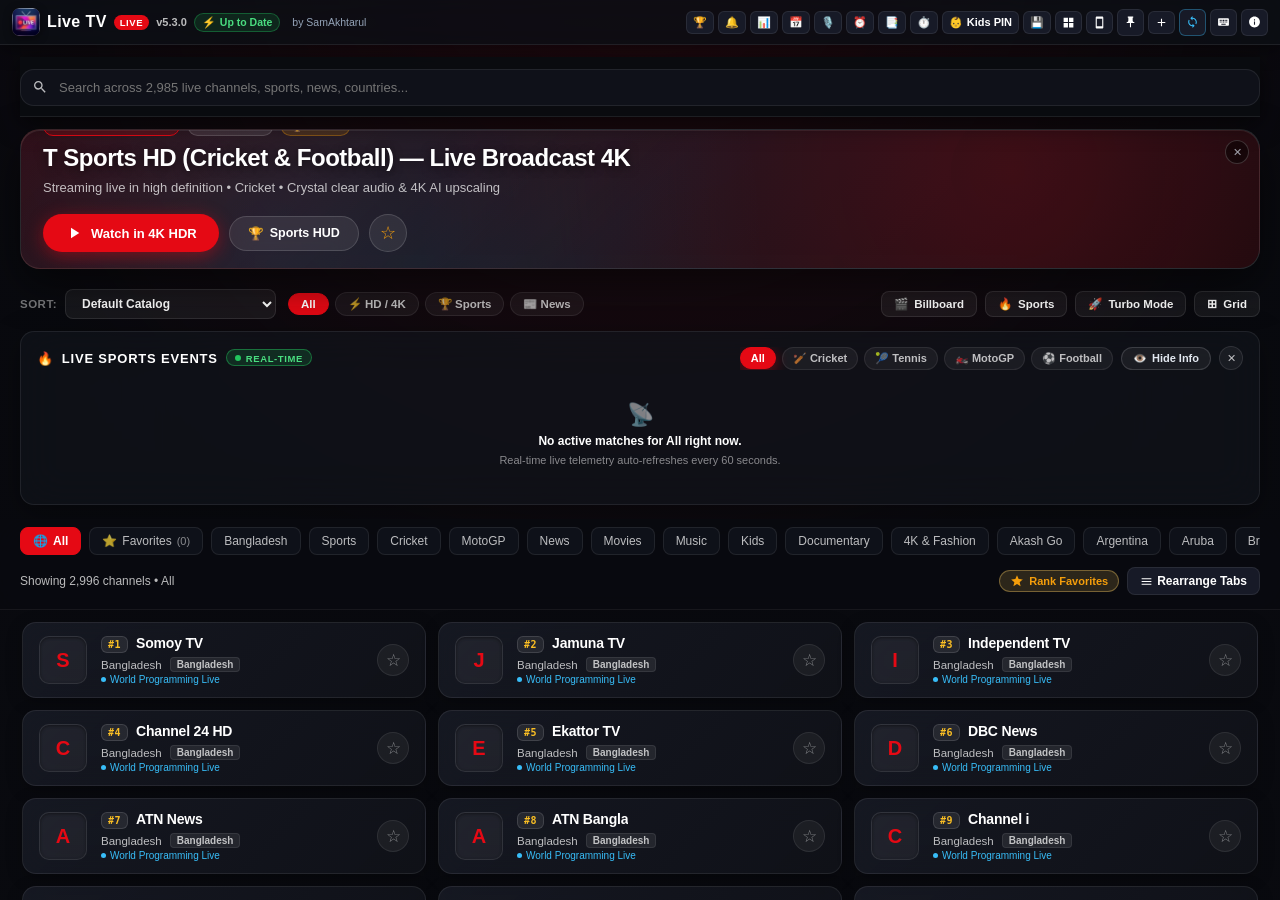
==== index.html @ be73f3ea "v5.3.0: Release v5.3.0 (Build 62) - Modular MVC Architecture and Performance Overhaul" ====
<!DOCTYPE html>
<html lang="en">

<head>
  <meta charset="UTF-8" />
  <meta name="viewport" content="width=device-width, initial-scale=1.0, maximum-scale=1.0, user-scalable=no, viewport-fit=cover" />
  <meta name="theme-color" content="#090a0f" />
  <meta name="apple-mobile-web-app-capable" content="yes" />
  <meta name="apple-mobile-web-app-status-bar-style" content="black-translucent" />
  <meta name="apple-mobile-web-app-title" content="Live TV" />
  <link rel="apple-touch-icon" href="icon.png" />
  <link rel="manifest" href="manifest.webmanifest" />
  <title>Live TV</title>
  <link rel="icon" type="image/png" href="icon.png" />
  <meta http-equiv="Cache-Control" content="no-cache, no-store, must-revalidate" />
  <meta http-equiv="Pragma" content="no-cache" />
  <meta http-equiv="Expires" content="0" />
  <link rel="stylesheet" href="css/style.css?v=5.3.0" />
</head>

<body>
  <div id="app">
    <!-- macOS App Header -->
    <header class="app-header">
      <div class="header-left">
        <div class="brand-badge">
          <div class="brand-icon">
            <img src="icon.png" class="brand-icon-img" alt="Live TV" />
          </div>
          <span class="brand-title">Live TV</span>
          <span class="live-badge">LIVE</span>
          <span class="app-version">v5.3.0</span>
          <!-- Prominent Header Update Pill (Always visible on left!) -->
          <button id="btn-header-update-badge" class="header-update-pill" title="Check for Updates & System Status">
            <span class="update-pill-dot">⚡</span>
            <span id="header-update-text">Up to Date</span>
          </button>
          <a class="author-link" id="brand-author-link" href="https://github.com/SamAkhtarul/Live-TV/releases"
            target="_blank"
            onclick="event.preventDefault(); openExternalUrl('https://github.com/SamAkhtarul/Live-TV/releases');"
            title="Live TV Releases on GitHub by SamAkhtarul">by SamAkhtarul</a>
          <!-- Creator Traffic Analytics Pill (Only visible to Sam) -->
          <button id="btn-owner-analytics" class="header-btn btn-owner-visitors" style="display: none;" title="Private Traffic Analytics • Only visible to creator">
            <span>👑</span>
            <span class="btn-lbl">Visits: </span>
            <span id="owner-visits-count">...</span>
          </button>
        </div>
      </div>

      <div class="header-right">
        <button id="btn-header-sportshud" class="header-btn" title="Toggle Floating Sports Scoreboard HUD">
          <span>🏆</span>
          <span class="btn-lbl">HUD</span>
        </button>
        <button id="btn-header-alerts" class="header-btn" title="Sports Team Alerts & Notifications">
          <span>🔔</span>
          <span class="btn-lbl">Alerts</span>
        </button>
        <button id="btn-header-ticker" class="header-btn" title="Toggle Live Sports Score Ticker">
          <span>📊</span>
          <span class="btn-lbl">Scores</span>
        </button>
        <button id="btn-header-epg" class="header-btn" title="Full Electronic Program Guide (EPG Timeline)">
          <span>📅</span>
          <span class="btn-lbl">EPG</span>
        </button>
        <button id="btn-header-voice" class="header-btn" title="Voice Control Assistant">
          <span>🎙️</span>
          <span class="btn-lbl">Voice</span>
        </button>
        <button id="btn-header-alarm" class="header-btn" title="Morning TV Wake-Up Alarm">
          <span>⏰</span>
          <span class="btn-lbl">Alarm</span>
        </button>
        <button id="btn-header-channels" class="header-btn" title="Manage Channels & Custom Bouquets">
          <span>📑</span>
          <span class="btn-lbl">Bouquets</span>
        </button>
        <button id="btn-header-schedule" class="header-btn" title="Scheduled Background DVR Recording">
          <span>⏱️</span>
          <span class="btn-lbl">Rec</span>
        </button>
        <button id="btn-header-kids" class="header-btn" title="Kids Safe Mode & Parental PIN">
          <span>🔒</span>
          <span class="btn-lbl">Kids</span>
        </button>
        <button id="btn-header-backup" class="header-btn" title="Cloud Sync, Backup & Restore">
          <span>💾</span>
          <span class="btn-lbl">Backup</span>
        </button>
        <button id="btn-header-multiview" class="header-btn" title="Multi-View Studio (Dual/Quad Screen) (V)">
          <svg width="13" height="13" viewBox="0 0 24 24" fill="currentColor">
            <path d="M3 3h8v8H3zm10 0h8v8h-8zM3 13h8v8H3zm10 0h8v8h-8z" />
          </svg>
          <span class="btn-lbl">Multi</span>
        </button>
        <button id="btn-header-remote" class="header-btn" title="Phone TV Remote (R)">
          <svg width="13" height="13" viewBox="0 0 24 24" fill="currentColor">
            <path
              d="M17 1.01L7 1c-1.1 0-2 .9-2 2v18c0 1.1.9 2 2 2h10c1.1 0 2-.9 2-2V3c0-1.1-.9-1.99-2-1.99zM17 19H7V5h10v14z" />
          </svg>
          <span class="btn-lbl">Remote</span>
        </button>
        <button id="btn-header-pin" class="header-btn header-icon-btn" title="Toggle Always On Top (T)">
          <svg width="14" height="14" viewBox="0 0 24 24" fill="currentColor">
            <path d="M16 9V4l1 0V2H7v2l1 0v5c0 1.66-1.34 3-3 3v2h5.97v7l1 1 1-1v-7H19v-2c-1.66 0-3-1.34-3-3z" />
          </svg>
        </button>
        <button id="btn-import-m3u" class="header-btn" title="Add Custom M3U Playlist">
          <svg width="13" height="13" viewBox="0 0 24 24" fill="currentColor">
            <path d="M19 13h-6v6h-2v-6H5v-2h6V5h2v6h6v2z" />
          </svg>
          <span class="btn-lbl">M3U</span>
        </button>
        <button id="btn-header-updater" class="header-btn header-icon-btn btn-update-sparkle"
          title="Check for Live TV Updates">
          <svg width="14" height="14" viewBox="0 0 24 24" fill="currentColor">
            <path
              d="M12 4V1L8 5l4 4V6c3.31 0 6 2.69 6 6 0 1.01-.25 1.97-.7 2.8l1.46 1.46C19.54 15.03 20 13.57 20 12c0-4.42-3.58-8-8-8zm0 14c-3.31 0-6-2.69-6-6 0-1.01.25-1.97.7-2.8L5.24 7.74C4.46 8.97 4 10.43 4 12c0 4.42 3.58 8 8 8v3l4-4-4-4v3z" />
          </svg>
        </button>
        <button id="btn-shortcuts" class="header-btn header-icon-btn" title="Keyboard Shortcuts">
          <svg width="14" height="14" viewBox="0 0 24 24" fill="currentColor">
            <path
              d="M20 5H4c-1.1 0-1.99.9-1.99 2L2 17c0 1.1.9 2 2 2h16c1.1 0 2-.9 2-2V7c0-1.1-.9-2-2-2zm-9 3h2v2h-2V8zm0 3h2v2h-2v-2zM8 8h2v2H8V8zm0 3h2v2H8v-2zm-1 2H5v-2h2v2zm0-3H5V8h2v2zm9 7H8v-2h8v2zm0-4h-2v-2h2v2zm0-3h-2V8h2v2zm3 3h-2v-2h2v2zm0-3h-2V8h2v2z" />
          </svg>
        </button>
        <button id="btn-info" class="header-btn header-icon-btn" title="About Live TV & Updates">
          <svg width="14" height="14" viewBox="0 0 24 24" fill="currentColor">
            <path
              d="M12 2C6.48 2 2 6.48 2 12s4.48 10 10 10 10-4.48 10-10S17.52 2 12 2zm1 15h-2v-6h2v6zm0-8h-2V7h2v2z" />
          </svg>
        </button>
      </div>
    </header>

    <!-- Floating Live Sports Score Ticker -->
    <div class="sports-score-ticker" id="sports-score-ticker" style="display:none;">
      <div class="ticker-badge"><span>⚡</span> LIVE SCORES</div>
      <div class="ticker-items" id="ticker-items-container">
        <!-- Rendered dynamically -->
      </div>
      <button class="ticker-close-btn" id="ticker-close-btn" title="Hide Live Ticker">✕</button>
    </div>

    <!-- Channel Browser View -->
    <main class="browser-view" id="browser-view">
      <!-- Search Field -->
      <div class="search-container">
        <svg class="search-icon" width="16" height="16" viewBox="0 0 24 24" fill="currentColor">
          <path
            d="M15.5 14h-.79l-.28-.27A6.471 6.471 0 0 0 16 9.5 6.5 6.5 0 1 0 9.5 16c1.61 0 3.09-.59 4.23-1.57l.27.28v.79l5 4.99L20.49 19l-4.99-5zm-6 0C7.01 14 5 11.99 5 9.5S7.01 5 9.5 5 14 7.01 14 9.5 11.99 14 9.5 14z" />
        </svg>
        <input type="text" id="search-input" class="search-input"
          placeholder="Search across 2,985 live channels, sports, news, countries..." />
        <button id="search-clear" class="search-clear" style="display:none;">✕</button>
      </div>

      <!-- Cinematic Hero Broadcast Spotlight Billboard -->
      <section class="hero-spotlight" id="hero-spotlight">
        <button class="hero-close-btn" id="hero-close-btn" title="Dismiss Featured Billboard">✕</button>
        <div class="hero-backdrop" id="hero-backdrop"></div>
        <div class="hero-content">
          <div class="hero-badge-row">
            <span class="hero-live-badge"><span class="hero-pulse-dot"></span>LIVE BROADCAST</span>
            <span class="hero-quality-badge">4K ULTRA HD</span>
            <span class="hero-sport-badge" id="hero-sport-badge">🏏 CRICKET TEST</span>
          </div>
          <h1 class="hero-title" id="hero-title">Live TV Ultra HD Broadcast</h1>
          <p class="hero-subtitle" id="hero-subtitle">Stream 2,985+ channels, live sports, breaking news, and cinema worldwide</p>
          <div class="hero-actions">
            <button class="hero-btn-play" id="hero-btn-play">
              <svg width="18" height="18" viewBox="0 0 24 24" fill="currentColor">
                <path d="M8 5v14l11-7z" />
              </svg>
              <span>Watch in 4K HDR</span>
            </button>
            <button class="hero-btn-hud" id="hero-btn-hud">
              <span>🏆</span>
              <span>Sports HUD</span>
            </button>
            <button class="hero-btn-fav" id="hero-btn-fav" title="Add to Favorites">
              <span>★</span>
            </button>
          </div>
        </div>
      </section>

      <!-- Modern Browser Tools & Filter Row -->
      <div class="browser-tools-bar">
        <div class="sort-filter-group">
          <span class="tools-label">Sort:</span>
          <select id="select-channel-sort" class="modern-select">
            <option value="default">Default Catalog</option>
            <option value="number">Channel Number (#1 - #3000)</option>
            <option value="name">Alphabetical (A - Z)</option>
            <option value="favorites">Top Favorites First</option>
            <option value="sports">Live Sports Priority</option>
          </select>
        </div>
        <div class="quick-filter-pills">
          <button class="filter-pill active" data-filter="all">All</button>
          <button class="filter-pill" data-filter="hd">⚡ HD / 4K</button>
          <button class="filter-pill" data-filter="sports">🏆 Sports</button>
          <button class="filter-pill" data-filter="news">📰 News</button>
        </div>
        <div class="tools-right">
          <button id="btn-toggle-hero" class="tool-toggle-btn" title="Toggle Featured Broadcast Billboard">
            <span>🎬</span>
            <span id="hero-toggle-label">Billboard</span>
          </button>
          <button id="btn-toggle-sports-bar" class="tool-toggle-btn" title="Toggle Live Sports Events Section">
            <span>🔥</span>
            <span id="sports-toggle-label">Sports</span>
          </button>
          <button id="btn-turbo-mode" class="tool-toggle-btn"
            title="Low-RAM Super-Optimizer: Minimizes CPU & RAM Usage">
            <span>🚀</span>
            <span id="turbo-label">Turbo Mode</span>
          </button>
          <button id="btn-view-density" class="tool-toggle-btn" title="Toggle Grid Density (Comfortable / Compact)">
            <span>⊞</span>
            <span id="density-label">Grid</span>
          </button>
        </div>
      </div>

      <!-- Featured Real-Time Live Sports Events Segment (Cricket, Tennis, MotoGP, Football) -->
      <div class="live-events-container" id="live-events-container">
        <div class="live-events-header">
          <div class="live-events-title">
            <span>🔥</span>
            <span>LIVE SPORTS EVENTS</span>
            <span class="realtime-status-pill"><span class="realtime-status-dot"></span>REAL-TIME</span>
          </div>
          <div class="live-events-actions">
            <div class="live-events-tabs" id="live-events-tabs">
              <button class="event-tab active" data-sport="All">All</button>
              <button class="event-tab" data-sport="Cricket">🏏 Cricket</button>
              <button class="event-tab" data-sport="Tennis">🎾 Tennis</button>
              <button class="event-tab" data-sport="MotoGP">🏍️ MotoGP</button>
              <button class="event-tab" data-sport="Football">⚽ Football</button>
            </div>
            <!-- Show / Hide Match Information Toggle -->
            <button id="btn-toggle-event-info" class="event-info-toggle-btn" title="Show or hide detailed match information">
              <span id="event-info-icon">👁️</span>
              <span id="event-info-label">Hide Info</span>
            </button>
            <!-- Dismiss Entire Sports Section -->
            <button id="btn-close-sports-section" class="events-close-btn" title="Dismiss Live Sports Events">✕</button>
          </div>
        </div>
        <div class="live-events-carousel" id="live-events-carousel">
          <!-- Rendered dynamically with live real-time scores and streams -->
        </div>
      </div>

      <!-- Recently Watched Channels Carousel (Quick Jump Back In) -->
      <div class="recently-watched-container" id="recently-watched-container" style="display: none;">
        <div class="recently-watched-header">
          <div class="recently-watched-title">
            <span>🕒</span>
            <span>RECENTLY WATCHED</span>
          </div>
          <button id="btn-clear-recents" class="btn-clear-recents" title="Clear Recently Watched History">Clear
            History</button>
        </div>
        <div class="recently-watched-carousel" id="recently-watched-carousel">
          <!-- Rendered dynamically -->
        </div>
      </div>

      <!-- Sticky Category & Catalog Header -->
      <div class="sticky-catalog-header">
        <!-- Categories Bar -->
        <div class="categories-bar" id="categories-bar">
          <!-- Rendered dynamically -->
        </div>

        <!-- Sub Bar: Count + Rank Favorites -->
        <div class="sub-bar">
          <div class="channel-count-area" id="channel-count-text">
            Loading channels...
          </div>
          <div style="display: flex; gap: 8px; align-items: center;">
            <button id="btn-rank-favorites" class="rank-favorites-btn">
              <svg width="14" height="14" viewBox="0 0 24 24" fill="currentColor">
                <path d="M12 17.27L18.18 21l-1.64-7.03L22 9.24l-7.19-.61L12 2 9.19 8.63 2 9.24l5.46 4.73L5.82 21z" />
              </svg>
              <span>Rank Favorites</span>
            </button>
            <button id="btn-reorder-categories" class="category-reorder-btn" title="Rearrange Category Tabs">
              <svg width="13" height="13" viewBox="0 0 24 24" fill="currentColor">
                <path d="M3 18h18v-2H3v2zm0-5h18v-2H3v2zm0-7v2h18V6H3z" />
              </svg>
              <span>Rearrange Tabs</span>
            </button>
          </div>
        </div>
      </div>

      <!-- Channels Grid -->
      <div class="channels-grid" id="channels-grid">
        <!-- Cards rendered dynamically -->
      </div>

      <!-- Empty State -->
      <div class="empty-state" id="empty-state" style="display: none;">
        <div class="empty-state-icon">📡</div>
        <div style="font-size: 16px; font-weight: 700; margin-bottom: 6px;">No Channels Found</div>
        <div style="font-size: 12px; color: var(--text-secondary);">Try clearing search filters or selecting another
          category.</div>
      </div>
    </main>

    <!-- Mini-Player Bar (shown when player is minimized) -->
    <div class="mini-player-bar" id="mini-player-bar" style="display: none;">
      <div class="mini-player-left" id="mini-player-clickable">
        <div class="mini-player-thumb">
          <div
            style="width: 100%; height: 100%; background: #222; display: flex; align-items: center; justify-content: center; font-size: 16px;">
            ▶</div>
        </div>
        <div>
          <div class="mini-player-title" id="mini-channel-name">Channel Name</div>
          <div class="mini-player-meta" id="mini-channel-meta">Live Stream • 1080p</div>
        </div>
      </div>
      <div class="mini-player-right">
        <button id="mini-btn-prev" class="action-icon-btn" title="Previous Channel">⏮</button>
        <button id="mini-btn-play" class="action-icon-btn" title="Play/Pause">⏸</button>
        <button id="mini-btn-next" class="action-icon-btn" title="Next Channel">⏭</button>
        <button id="mini-btn-expand" class="action-icon-btn" title="Expand Full Player">⤢</button>
        <button id="mini-btn-close" class="action-icon-btn" title="Close Player">✕</button>
      </div>
    </div>

    <!-- Full Video Player Overlay -->
    <div class="player-overlay" id="player-overlay" style="display: none;">
      <div class="video-container" id="video-container">
        <!-- Ambient Backlighting Canvas -->
        <canvas id="ambient-canvas"></canvas>

        <!-- Hardware-Accelerated Real-Time WebGL AI Super-Resolution Canvas -->
        <canvas id="ai-upscale-canvas" class="ai-upscale-canvas" style="display: none;"></canvas>

        <!-- Live Before/After Split-Screen Comparison Slider -->
        <div id="ai-compare-slider-container" class="ai-compare-slider-container" style="display: none;">
          <div class="ai-compare-line" id="ai-compare-line">
            <div class="ai-compare-handle">
              <span>◀</span><span>▶</span>
            </div>
          </div>
          <div class="ai-compare-label left">Native 1080p</div>
          <div class="ai-compare-label right">✨ AI 4K Upscaled</div>
        </div>

        <!-- Video Element -->
        <video id="video-player" playsinline webkit-playsinline="true" preload="none"></video>

        <!-- Real-Time Live Closed Captions / Subtitles Overlay -->
        <div id="player-live-captions" style="display: none;"></div>

        <!-- Audio-Only / Radio Mode Equalizer HUD -->
        <div class="audio-only-hud" id="audio-only-hud" style="display: none;">
          <div class="audio-only-logo-wrap">
            <img id="audio-only-logo" src="icon.png" alt="Channel Logo" style="display:none;" onerror="this.style.display='none';">
          </div>
          <div style="font-size: 18px; font-weight: 800; color: #fff;" id="audio-only-title">Channel Name</div>
          <div class="eq-bars-wrap">
            <div class="eq-bar"></div>
            <div class="eq-bar"></div>
            <div class="eq-bar"></div>
            <div class="eq-bar"></div>
            <div class="eq-bar"></div>
            <div class="eq-bar"></div>
          </div>
          <div style="font-size: 12px; color: #38bdf8; font-weight: 600;">📻 Radio / Audio-Only Mode • Saving 85%
            Battery & Data</div>
          <button class="player-pill" onclick="window.toggleAudioOnlyMode && window.toggleAudioOnlyMode()"
            style="background: rgba(229,9,20,0.3); border-color: var(--accent-red); margin-top: 6px;">
            <span>🎬 Turn Video Back On</span>
          </button>
        </div>

        <!-- Floating PiP Controls Overlay (Native macOS Floating Mini-Player) -->
        <div id="pip-controls-overlay" class="pip-controls-overlay">
          <div class="pip-top-bar" id="pip-drag-handle">
            <div class="pip-channel-info">
              <span class="pip-live-badge">● LIVE</span>
              <span class="pip-channel-title" id="pip-channel-title">Live TV</span>
            </div>
            <div class="pip-actions">
              <button id="pip-btn-restore" class="pip-icon-btn" title="Exit PiP / Restore Full App (P)">
                <svg width="14" height="14" viewBox="0 0 24 24" fill="currentColor">
                  <path
                    d="M19 12h-2v3h-3v2h5v-5zM7 9h3V7H5v5h2V9zm14-6H3c-1.1 0-2 .9-2 2v14c0 1.1.9 2 2 2h18c1.1 0 2-.9 2-2V5c0-1.1-.9-2-2-2zm0 16.01H3V4.99h18v14.02z" />
                </svg>
              </button>
              <button id="pip-btn-close" class="pip-icon-btn close" title="Close PiP">✕</button>
            </div>
          </div>
          <div class="pip-center-bar">
            <button id="pip-btn-prev" class="pip-ctrl-btn" title="Previous Channel ([)">⏮</button>
            <button id="pip-btn-play" class="pip-ctrl-btn play" title="Play / Pause (Space)">⏸</button>
            <button id="pip-btn-next" class="pip-ctrl-btn" title="Next Channel (])">⏭</button>
            <button id="pip-btn-mute" class="pip-ctrl-btn" title="Mute / Unmute (M)">🔊</button>
          </div>
          <!-- Drag-to-Resize Handle (Bottom-Right Corner) -->
          <div class="pip-resize-handle" id="pip-resize-handle" title="Drag to Resize (16:9)">
            <svg width="12" height="12" viewBox="0 0 24 24" fill="currentColor">
              <path
                d="M22 22h-2v-2h2v2zm0-4h-2v-2h2v2zm-4 4h-2v-2h2v2zm0-4h-2v-2h2v2zm-4 4h-2v-2h2v2zm8-8h-2v-2h2v2z" />
            </svg>
          </div>
        </div>

        <!-- Gesture Areas for brightness / volume -->
        <div id="gesture-area-left" style="position: absolute; left: 0; top: 0; width: 45%; height: 100%; z-index: 2;">
        </div>
        <div id="gesture-area-right"
          style="position: absolute; right: 0; top: 0; width: 45%; height: 100%; z-index: 2;"></div>

        <!-- Double-Click / Tap 10s Seek Ripple Indicators -->
        <div class="double-tap-indicator left" id="double-tap-left">
          <div style="font-size: 26px;">⏪</div>
          <div>-10s</div>
        </div>
        <div class="double-tap-indicator right" id="double-tap-right">
          <div style="font-size: 26px;">⏩</div>
          <div>+10s</div>
        </div>

        <!-- Floating Brightness & Volume HUDs -->
        <div class="gesture-hud left" id="hud-brightness">
          <span class="hud-icon">☀️</span>
          <span class="hud-val" id="hud-brightness-val">100%</span>
        </div>
        <div class="gesture-hud right" id="hud-volume">
          <span class="hud-icon">🔊</span>
          <span class="hud-val" id="hud-volume-val">100%</span>
        </div>

        <!-- Stream Stats HUD Overlay -->
        <div id="stats-hud"
          style="display: none; position: absolute; top: 60px; left: 24px; background: rgba(0,0,0,0.85); backdrop-filter: blur(8px); border: 1px solid rgba(255,255,255,0.15); border-radius: 8px; padding: 12px 16px; font-family: monospace; font-size: 11px; color: #00ffcc; z-index: 25; pointer-events: none; line-height: 1.6;">
          <div
            style="font-weight: 700; color: #fff; margin-bottom: 4px; border-bottom: 1px solid rgba(255,255,255,0.1); padding-bottom: 2px;">
            STREAM STATS</div>
          <div>Resolution: <span id="stat-res" style="color: #fff;">1920x1080</span></div>
          <div>Bitrate: <span id="stat-bitrate" style="color: #fff;">4500 kbps</span></div>
          <div>Buffer Length: <span id="stat-buffer" style="color: #fff;">28.4s</span></div>
          <div>Dropped Frames: <span id="stat-dropped" style="color: #fff;">0</span></div>
          <div>Audio Track: <span id="stat-audio" style="color: #fff;">AAC Stereo</span></div>
          <div>Catch-Up: <span id="stat-dvr" style="color: #fff;">1-Hour Timeshift Active</span></div>
        </div>

        <!-- Floating Screen Unlock Overlay (Android Parity) -->
        <div id="player-lock-overlay" class="player-lock-overlay" style="display: none;">
          <button id="player-btn-unlock" class="player-unlock-pill" title="Unlock Screen (L)">
            <svg width="20" height="20" viewBox="0 0 24 24" fill="currentColor">
              <path
                d="M12 17c1.1 0 2-.9 2-2s-.9-2-2-2-2 .9-2 2 .9 2 2 2zm6-9h-1V6c0-2.76-2.24-5-5-5S7 3.24 7 6h1.9c0-1.71 1.39-3.1 3.1-3.1 1.71 0 3.1 1.39 3.1 3.1v2H6c-1.1 0-2 .9-2 2v10c0 1.1.9 2 2 2h12c1.1 0 2-.9 2-2V10c0-1.1-.9-2-2-2zm0 12H6V10h12v10z" />
            </svg>
            <span>Screen Locked • Tap to Unlock</span>
          </button>
        </div>

        <!-- Keypad TV Number Dialing OSD Overlay -->
        <div id="player-osd-dialer" class="player-osd-dialer" style="display: none;">
          <div class="osd-dialer-label">TUNE CHANNEL</div>
          <div class="osd-dialer-val">CH <span id="osd-dialer-num">--</span></div>
          <div id="osd-dialer-name" class="osd-dialer-name"></div>
        </div>

        <!-- Slow-Mo Replay HUD Banner -->
        <div id="player-slowmo-banner" class="player-slowmo-banner" style="display: none;">
          <span class="slowmo-icon">⏱️</span>
          <span class="slowmo-text">SLOW REPLAY (0.5×)</span>
          <button id="btn-slowmo-live" class="slowmo-live-btn" title="Return to Live Stream Edge">Resume Live ▶</button>
        </div>

        <!-- In-Player Stream Notice Banner -->
        <div id="player-stream-notice" class="player-stream-notice" style="display: none;">
          <span id="player-stream-notice-icon">⚠️</span>
          <span id="player-stream-notice-text">Stream Notice</span>
          <button id="btn-player-notice-reconnect" class="player-stream-reconnect-btn" title="Reconnect stream immediately" style="display: none;">↻ Reconnect</button>
        </div>

        <!-- Player Controls (Overlay) -->
        <div class="player-controls visible" id="player-controls">
          <!-- Top Bar -->
          <div class="player-top-bar">
            <div class="player-top-left">
              <button id="player-btn-back" class="player-icon-btn" title="Back / Minimize (Esc)">
                <svg width="20" height="20" viewBox="0 0 24 24" fill="currentColor">
                  <path d="M20 11H7.83l5.59-5.59L12 4l-8 8 8 8 1.41-1.41L7.83 13H20v-2z" />
                </svg>
              </button>
              <div class="player-title-info">
                <div style="display: flex; align-items: center; gap: 8px;">
                  <div class="player-channel-title" id="player-channel-title">Channel Title</div>
                  <span class="player-channel-num-badge" id="player-channel-num">CH 01</span>
                </div>
                <div class="player-channel-meta" id="player-channel-meta">Category • Quality</div>
                <!-- Live EPG Schedule Strip -->
                <div class="player-epg-strip" id="player-epg-strip">
                  <span class="epg-badge-now">NOW</span>
                  <span class="epg-now-text" id="player-epg-now">Live Broadcast</span>
                  <div class="epg-progress">
                    <div class="epg-progress-bar" id="player-epg-bar" style="width: 50%;"></div>
                  </div>
                  <span class="epg-next-text" id="player-epg-next">Next: Programming</span>
                </div>
              </div>
            </div>

            <div class="player-top-right">
              <!-- Last Channel Recall (Q) -->
              <button id="player-btn-recall" class="player-pill" title="Recall Last Channel (Q)" onclick="event.stopPropagation(); window.recallPreviousChannel && window.recallPreviousChannel();">
                <span>⇄</span>
                <span id="player-recall-label">Last CH</span>
              </button>

              <!-- Video Zoom & Pan (Z) -->
              <button id="player-btn-zoom" class="player-pill" title="Cycle Video Zoom (1.0x, 1.25x, 1.5x, 2.0x)">
                <span>🔎</span>
                <span id="player-zoom-label">1.0x</span>
              </button>

              <!-- Quick Channel Search Overlay (/) -->
              <button id="player-btn-quick-search" class="player-pill" title="Quick Channel Search (/)">
                <span>🔍</span>
                <span>Search</span>
              </button>

              <!-- Reload / Reconnect Stream -->
              <button id="player-btn-reconnect" class="player-pill" title="Reload / Reconnect Stream">
                <span>↻</span>
                <span>Reconnect</span>
              </button>

              <!-- Real-Time Hardware-Accelerated WebGL AI Super-Resolution 4K Upscaler -->
              <button id="player-btn-ai-upscaler" class="player-pill"
                title="Toggle Real-Time WebGL AI Super-Resolution 4K Upscaler">
                <span>✨</span>
                <span id="player-ai-upscale-label">AI 4K Upscaler</span>
              </button>

              <!-- Live Before/After Split Comparison Slider -->
              <button id="player-btn-ai-compare" class="player-pill"
                title="Compare Native Stream vs AI Upscaled Stream Side-by-Side">
                <span>⚖️</span>
                <span>Split Compare</span>
              </button>

              <!-- 10-Band Graphic Audio Equalizer -->
              <button id="player-btn-10band-eq" class="player-pill" title="Open 10-Band Pro Graphic Audio Equalizer">
                <span>🎚️</span>
                <span>10-Band EQ</span>
              </button>

              <!-- Live Data Consumption Meter -->
              <div id="player-data-meter" class="player-data-meter" title="Real-Time Data Consumption">
                📶 <span id="data-meter-val">1.2 GB/h</span>
              </div>

              <!-- Real-Time Network CDN Latency & Dropped Frames Telemetry -->
              <div id="player-net-telemetry" class="player-data-meter"
                style="color: #4ade80; border-color: rgba(74, 222, 128, 0.3); background: rgba(74, 222, 128, 0.1);"
                title="Network CDN Latency & Quality">
                ⚡ <span id="net-latency-val">12ms • 0% Loss</span>
              </div>

              <!-- Aspect Ratio Pan & Crop -->
              <button id="player-btn-aspect" class="player-pill"
                title="Cycle Aspect Ratio (16:9 Fit, 16:9 Fill Zoom, 4:3 Vintage, 21:9 Cinema)">
                <span>⛶</span>
                <span id="player-aspect-label">16:9</span>
              </button>

              <!-- Dynamic Ambient Backlighting Toggle -->
              <button id="player-btn-ambilight" class="player-pill"
                title="Toggle Reactive Ambient Backlighting (Ambilight)">
                <span>💡</span>
                <span id="player-ambilight-label">Ambient</span>
              </button>

              <!-- Instant Highlight 30s Clip Downloader -->
              <button id="player-btn-clip" class="player-pill"
                title="Instant Highlight Clip Downloader (Save Last 30s)">
                <span>✂️</span>
                <span>Clip</span>
              </button>

              <!-- Real-Time Speech-to-Text Live Captions -->
              <button id="player-btn-captions" class="player-pill" title="Toggle Real-Time Live Captions / Subtitles">
                <span>💬</span>
                <span id="player-captions-label">Captions</span>
              </button>

              <!-- Dynamic Range Audio Compressor / Normalizer -->
              <button id="player-btn-compressor" class="player-pill"
                title="Audio Normalizer & Night Mode (Clamps Loud Sounds)">
                <span>🔊</span>
                <span id="player-compressor-label">Normalizer</span>
              </button>

              <!-- Google Cast, AirPlay & Smart TV Transmitter -->
              <button id="player-btn-cast" class="player-pill" title="Cast Stream to Smart TV / AirPlay / Chromecast">
                <span>📡</span>
                <span>Cast</span>
              </button>

              <!-- Dual Audio Mixer (Stadium + Commentary) -->
              <button id="player-btn-audiomixer" class="player-pill"
                title="Dual Audio Mixer (Stadium Ambient + Custom Commentary)">
                <span>🎛️</span>
                <span>Dual Audio</span>
              </button>

              <!-- AI Video Clarity & Retina HDR Enhancer -->
              <button id="player-btn-clarity" class="player-pill" title="AI Video Clarity & Retina HDR Enhancer">
                <span>✨</span>
                <span id="player-clarity-label">AI Clarity</span>
              </button>

              <!-- Commercial Break Auto-Muter -->
              <button id="player-btn-break-mute" class="player-pill"
                title="Mute Commercial Break (30s / 60s / 90s / 120s)">
                <span>🔇</span>
                <span id="player-break-mute-label">Ad Mute</span>
              </button>

              <!-- Break Countdown Badge (Active when muted) -->
              <div id="player-break-countdown" class="player-break-countdown" style="display: none;"
                title="Click to resume audio immediately">
                🔇 <span id="break-countdown-text">Break: 0:45</span> <span>▶</span>
              </div>

              <!-- Quick Mini-Guide Drawer Toggle -->
              <button id="player-btn-guide" class="player-pill" title="Open Quick In-Player Mini-Guide (Down Arrow)">
                <span>🧭</span>
                <span>Guide</span>
              </button>

              <!-- Instant Slow-Mo Replay Button -->
              <button id="player-btn-replay" class="player-pill" title="Instant 10s Slow-Motion Replay (0.5×)">
                <span>⏱️</span>
                <span>Replay</span>
              </button>

              <!-- Live Clip Recorder Button -->
              <button id="player-btn-record" class="player-pill rec-pill" title="Record Live Highlight Clip (R)">
                <span class="rec-dot" id="rec-dot">●</span>
                <span id="player-record-label">REC</span>
              </button>

              <!-- Audio & Subtitles Selector Pill -->
              <button id="player-btn-audio-sub" class="player-pill" title="Audio Tracks & Subtitles">
                <svg width="14" height="14" viewBox="0 0 24 24" fill="currentColor">
                  <path
                    d="M12 3v9.28a4.39 4.39 0 0 0-1.5-.28C8.01 12 6 14.01 6 16.5S8.01 21 10.5 21c2.31 0 4.2-1.75 4.45-4H15V6h4V3h-7z" />
                </svg>
                <span id="player-audio-sub-label">Audio</span>
              </button>

              <!-- Radio / Audio-Only Mode Pill -->
              <button id="player-btn-radio" class="player-pill"
                title="Toggle Radio / Audio-Only Mode (Saves 85% Battery & CPU)">
                <span>📻</span>
                <span id="player-radio-label">Radio</span>
              </button>

              <!-- Ultra-Low Latency Sports Mode Pill -->
              <button id="player-btn-lowlatency" class="player-pill"
                title="Ultra-Low Latency Mode (Real-Time Live Sports Sync)">
                <span>⚡</span>
                <span id="player-lowlatency-label">Realtime</span>
              </button>

              <!-- Multi-View Studio Pill -->
              <button id="player-btn-multiview" class="player-pill" title="Open Multi-View Studio (V)">
                <svg width="14" height="14" viewBox="0 0 24 24" fill="currentColor">
                  <path d="M3 3h8v8H3zm10 0h8v8h-8zM3 13h8v8H3zm10 0h8v8h-8z" />
                </svg>
                <span>Multi-View</span>
              </button>

              <!-- Always On Top Pin Button -->
              <button id="player-btn-pin" class="player-icon-btn" title="Pin Always on Top (T)">
                <svg width="18" height="18" viewBox="0 0 24 24" fill="currentColor">
                  <path d="M16 9V4l1 0V2H7v2l1 0v5c0 1.66-1.34 3-3 3v2h5.97v7l1 1 1-1v-7H19v-2c-1.66 0-3-1.34-3-3z" />
                </svg>
              </button>

              <!-- Favorite Button -->
              <button id="player-btn-fav" class="player-pill" title="Toggle Favorite">
                <svg width="14" height="14" viewBox="0 0 24 24" fill="currentColor">
                  <path d="M12 17.27L18.18 21l-1.64-7.03L22 9.24l-7.19-.61L12 2 9.19 8.63 2 9.24l5.46 4.73L5.82 21z" />
                </svg>
                <span id="player-fav-label">Favorite</span>
              </button>

              <!-- Video Quality Selector Pill -->
              <button id="player-btn-quality" class="player-pill active-quality" title="Select Video Quality">
                <svg width="14" height="14" viewBox="0 0 24 24" fill="currentColor">
                  <path
                    d="M19 4H5c-1.11 0-2 .9-2 2v12c0 1.1.89 2 2 2h14c1.1 0 2-.9 2-2V6c0-1.1-.9-2-2-2zm0 14H5V6h14v12zM7.5 13.5h2.5V15H6v-6h4v1.5H7.5v1.5zm6-4.5h3.5v6H15.5v-2H13.5v-4zm-2 2h2v2h-2v-2z" />
                </svg>
                <span id="player-quality-label">1080p HD</span>
              </button>

              <!-- Broadcast Server Switcher Pill (Server 1 / Server 2) -->
              <button id="player-btn-server" class="player-pill" title="Switch Broadcast Server (S)"
                style="display: none;">
                <span>⚡</span>
                <span id="player-server-label">Server 1</span>
              </button>

              <!-- DVR Offset Pill -->
              <div id="player-dvr-offset-pill" class="player-pill" style="font-family: monospace; font-weight: 700;">
                LIVE
              </div>

              <!-- Audio Sound Profile Selector Pill -->
              <button id="player-btn-audio-profile" class="player-pill" title="Audio Sound Profile">
                <span>🎧</span>
                <span id="player-audio-profile-label">Normal</span>
              </button>

              <!-- Sleep Timer Countdown Pill -->
              <div id="player-sleep-countdown" class="player-pill"
                style="display: none; background: rgba(229, 9, 20, 0.25); border-color: var(--accent-red); color: #fff; cursor: pointer;"
                title="Click to manage Sleep Timer">
                ⏱️ <span id="sleep-countdown-val">30:00</span>
              </div>

              <!-- Sleep Timer Button -->
              <button id="player-btn-sleep" class="player-icon-btn" title="Bedtime Sleep Timer">
                <svg width="18" height="18" viewBox="0 0 24 24" fill="currentColor">
                  <path d="M12.3 2a10 10 0 0 0-1.9 19.8 10 10 0 0 0 11.6-11.6A10 10 0 0 1 12.3 2z" />
                </svg>
              </button>

              <!-- Stream Stats Button -->
              <button id="player-btn-stats" class="player-icon-btn" title="Toggle Stream Stats (HUD)">
                <svg width="18" height="18" viewBox="0 0 24 24" fill="currentColor">
                  <path
                    d="M19 3H5c-1.1 0-2 .9-2 2v14c0 1.1.9 2 2 2h14c1.1 0 2-.9 2-2V5c0-1.1-.9-2-2-2zM9 17H7v-7h2v7zm4 0h-2V7h2v10zm4 0h-2v-4h2v4z" />
                </svg>
              </button>

              <!-- Aspect Ratio Button -->
              <button id="player-btn-aspect" class="player-icon-btn" title="Cycle Aspect Ratio (Fit / 16:9 / Fill)">
                <svg width="18" height="18" viewBox="0 0 24 24" fill="currentColor">
                  <path
                    d="M19 12h-2v3h-3v2h5v-5zM7 9h3V7H5v5h2V9zm14-6H3c-1.1 0-2 .9-2 2v14c0 1.1.9 2 2 2h18c1.1 0 2-.9 2-2V5c0-1.1-.9-2-2-2zm0 16.01H3V4.99h18v14.02z" />
                </svg>
              </button>

              <!-- Lock Controls Button -->
              <button id="player-btn-lock" class="player-icon-btn" title="Lock Screen Controls">
                <svg width="18" height="18" viewBox="0 0 24 24" fill="currentColor">
                  <path
                    d="M18 8h-1V6c0-2.76-2.24-5-5-5S7 3.24 7 6v2H6c-1.1 0-2 .9-2 2v10c0 1.1.9 2 2 2h12c1.1 0 2-.9 2-2V10c0-1.1-.9-2-2-2zm-6 9c-1.1 0-2-.9-2-2s.9-2 2-2 2 .9 2 2-.9 2-2 2zm3.1-9H8.9V6c0-1.71 1.39-3.1 3.1-3.1 1.71 0 3.1 1.39 3.1 3.1v2z" />
                </svg>
              </button>

              <!-- Picture-in-Picture Button -->
              <button id="player-btn-pip" class="player-icon-btn" title="Picture in Picture">
                <svg width="18" height="18" viewBox="0 0 24 24" fill="currentColor">
                  <path
                    d="M19 7h-8v6h8V7zm2-4H3c-1.1 0-2 .9-2 2v14c0 1.1.9 1.98 2 1.98h18c1.1 0 2-.88 2-1.98V5c0-1.1-.9-2-2-2zm0 16.01H3V4.98h18v14.03z" />
                </svg>
              </button>

              <!-- Fullscreen Button -->
              <button id="player-btn-fullscreen" class="player-icon-btn" title="Toggle Fullscreen (F)">
                <svg width="18" height="18" viewBox="0 0 24 24" fill="currentColor">
                  <path d="M7 14H5v5h5v-2H7v-3zm-2-4h2V7h3V5H5v5zm12 7h-3v2h5v-5h-2v3zM14 5v2h3v3h2V5h-5z" />
                </svg>
              </button>
            </div>
          </div>

          <!-- Center Controls (Standard Size Matching v3.0 Specification) -->
          <div class="player-center-controls">
            <!-- Previous Channel (34px) -->
            <button id="player-btn-prev-chan" class="center-btn prev-next" title="Previous Channel ([)">
              <svg width="20" height="20" viewBox="0 0 24 24" fill="currentColor">
                <path d="M6 6h2v12H6zm3.5 6l8.5 6V6z" />
              </svg>
            </button>

            <!-- Rewind 10s (36px) -->
            <button id="player-btn-rewind" class="center-btn seek" title="Rewind 10 Seconds (Left Arrow)">
              <svg width="22" height="22" viewBox="0 0 24 24" fill="currentColor">
                <path d="M11 18V6l-8.5 6 8.5 6zm.5-6l8.5 6V6l-8.5 6z" />
              </svg>
              <span>-10s</span>
            </button>

            <!-- Play / Pause (46px) -->
            <button id="player-btn-play" class="center-btn play-pause" title="Play / Pause (Space)">
              <svg id="play-pause-svg" width="28" height="28" viewBox="0 0 24 24" fill="currentColor">
                <path d="M6 19h4V5H6v14zm8-14v14h4V5h-4z" />
              </svg>
            </button>

            <!-- Forward 10s (36px) -->
            <button id="player-btn-forward" class="center-btn seek" title="Forward 10 Seconds (Right Arrow)">
              <svg width="22" height="22" viewBox="0 0 24 24" fill="currentColor">
                <path d="M4 18l8.5-6L4 6v12zm9-12v12l8.5-6L13 6z" />
              </svg>
              <span>+10s</span>
            </button>

            <!-- Next Channel (34px) -->
            <button id="player-btn-next-chan" class="center-btn prev-next" title="Next Channel (])">
              <svg width="20" height="20" viewBox="0 0 24 24" fill="currentColor">
                <path d="M6 18l8.5-6L6 6v12zM16 6v12h2V6h-2z" />
              </svg>
            </button>
          </div>

          <!-- Bottom Bar: DVR Catch-Up Scrubber & Quick Switch Carousel -->
          <div class="player-bottom-bar">
            <!-- DVR Scrubber Row -->
            <div class="dvr-row">
              <span id="dvr-offset-label" class="dvr-badge">LIVE</span>
              <input type="range" id="dvr-slider" class="dvr-slider" min="-3600" max="0" value="0" step="1"
                title="1-Hour Timeshift Scrubber" />
              <button id="dvr-btn-1h" class="dvr-pill-btn" title="Jump Back 1 Hour">-1h</button>
              <button id="dvr-btn-30m" class="dvr-pill-btn" title="Jump Back 30 Minutes">-30m</button>
              <button id="dvr-btn-15m" class="dvr-pill-btn" title="Jump Back 15 Minutes">-15m</button>
              <button id="dvr-btn-live" class="dvr-pill-btn go-live" title="Return to Live Stream">GO LIVE</button>
              <button id="player-btn-fullscreen-bottom" class="dvr-pill-btn dvr-fs-btn" title="Toggle Fullscreen (F)">⛶</button>
            </div>

            <!-- Volume / Brightness Sliders Row -->
            <div class="player-sliders-row">
              <div class="quick-switch-header">Quick Switch Channel</div>
              <div style="display: flex; gap: 12px; align-items: center;">
                <!-- Brightness Slider -->
                <div class="slider-group">
                  <div class="slider-pill">
                    <span>☀️</span>
                    <input type="range" id="slider-brightness" min="20" max="150" value="100" />
                  </div>
                </div>

                <!-- Volume Slider (with 200% Audio Booster) -->
                <div class="slider-group">
                  <div class="slider-pill" id="slider-pill-volume">
                    <span>🔊</span>
                    <input type="range" id="slider-volume" min="0" max="200" value="100"
                      title="Volume & 200% Audio Booster" />
                    <span id="volume-val-text" style="font-size: 10px; font-weight: 700; min-width: 34px;">100%</span>
                  </div>
                </div>
              </div>
            </div>

            <!-- Quick Switch Channel Carousel -->
            <div class="quick-switch-carousel" id="quick-switch-carousel">
              <!-- Rendered dynamically -->
            </div>
          </div>
        </div>

        <!-- In-Player Quick Mini-Guide Drawer -->
        <div class="player-mini-guide" id="player-mini-guide">
          <div class="mini-guide-header">
            <div class="mini-guide-title">
              <span>🧭</span>
              <span>Quick Channel Guide</span>
            </div>
            <div class="mini-guide-tabs" id="mini-guide-tabs">
              <button class="mini-guide-tab active" data-cat="Favorites">★ Favorites</button>
              <button class="mini-guide-tab" data-cat="Sports">Sports</button>
              <button class="mini-guide-tab" data-cat="Bangladesh">Bangladesh</button>
              <button class="mini-guide-tab" data-cat="All">All</button>
            </div>
            <button class="player-icon-btn" style="width:26px; height:26px; font-size:12px;"
              onclick="window.closeMiniGuide()">✕</button>
          </div>
          <div class="mini-guide-scroll" id="mini-guide-scroll">
            <!-- Rendered dynamically -->
          </div>
        </div>
      </div>
    </div>

    <!-- MODAL: Rank Favorites Dialog -->
    <div class="modal-overlay" id="modal-rank-favorites" style="display: none;">
      <div class="modal-dialog">
        <div class="modal-header">
          <div class="modal-title-group">
            <span style="font-size: 20px;">⭐</span>
            <div>
              <div class="modal-title">Rank Favorite Channels</div>
              <div class="modal-subtitle">Reorder your favorites list (#1, #2, #3, ...) for top priority access</div>
            </div>
          </div>
          <button class="modal-close-btn" id="btn-close-rank-modal">✕</button>
        </div>
        <div class="modal-body" id="favorites-list-body">
          <!-- List rendered dynamically -->
        </div>
        <div class="modal-footer">
          <button class="btn-secondary" id="btn-cancel-rank">Cancel</button>
          <button class="btn-primary" id="btn-save-rank">Save Order</button>
        </div>
      </div>
    </div>

    <!-- MODAL: Rearrange Categories Dialog -->
    <div class="modal-overlay" id="modal-rearrange-categories" style="display: none;">
      <div class="modal-dialog">
        <div class="modal-header">
          <div class="modal-title-group">
            <span style="font-size: 20px;">📑</span>
            <div>
              <div class="modal-title">Rearrange Categories</div>
              <div class="modal-subtitle">Organize and order category tabs to match your personal viewing habits</div>
            </div>
          </div>
          <button class="modal-close-btn" id="btn-close-reorder-modal">✕</button>
        </div>
        <div class="modal-body" id="categories-list-body">
          <!-- Categories list rendered dynamically -->
        </div>
        <div class="modal-footer">
          <button class="btn-secondary" id="btn-reset-categories">Reset Default</button>
          <button class="btn-primary" id="btn-save-categories">Save Order</button>
        </div>
      </div>
    </div>

    <!-- MODAL: Player Settings & Quality Dialog -->
    <div class="modal-overlay" id="modal-player-settings" style="display: none;">
      <div class="modal-dialog" style="max-width: 440px;">
        <div class="modal-header">
          <div class="modal-title-group">
            <span style="font-size: 18px;">⚙️</span>
            <div>
              <div class="modal-title">Playback Settings</div>
              <div class="modal-subtitle">Quality, Speed, Sleep Timer & Display</div>
            </div>
          </div>
          <button class="modal-close-btn" id="btn-close-settings-modal">✕</button>
        </div>
        <div class="modal-body">
          <!-- Video Quality Selection -->
          <div style="font-weight: 700; margin-bottom: 6px; font-size: 12px; color: var(--gold);">VIDEO QUALITY</div>
          <div id="quality-options-container"
            style="display: flex; flex-direction: column; gap: 6px; margin-bottom: 16px;">
            <!-- Rendered dynamically -->
          </div>

          <!-- Playback Speed -->
          <div style="font-weight: 700; margin-bottom: 6px; font-size: 12px; color: var(--gold);">PLAYBACK SPEED</div>
          <div style="display: flex; gap: 6px; flex-wrap: wrap; margin-bottom: 16px;" id="speed-options-container">
            <button class="dvr-pill-btn speed-btn" data-speed="0.5">0.5x</button>
            <button class="dvr-pill-btn speed-btn" data-speed="0.75">0.75x</button>
            <button class="dvr-pill-btn speed-btn active" data-speed="1.0">1.0x (Normal)</button>
            <button class="dvr-pill-btn speed-btn" data-speed="1.25">1.25x</button>
            <button class="dvr-pill-btn speed-btn" data-speed="1.5">1.5x</button>
            <button class="dvr-pill-btn speed-btn" data-speed="2.0">2.0x</button>
          </div>

          <!-- Sleep Timer -->
          <div style="font-weight: 700; margin-bottom: 6px; font-size: 12px; color: var(--gold);">SLEEP TIMER</div>
          <div style="display: flex; gap: 6px; flex-wrap: wrap; margin-bottom: 16px;" id="sleep-options-container">
            <button class="dvr-pill-btn sleep-btn active" data-minutes="0">Off</button>
            <button class="dvr-pill-btn sleep-btn" data-minutes="15">15 min</button>
            <button class="dvr-pill-btn sleep-btn" data-minutes="30">30 min</button>
            <button class="dvr-pill-btn sleep-btn" data-minutes="45">45 min</button>
            <button class="dvr-pill-btn sleep-btn" data-minutes="60">60 min</button>
            <button class="dvr-pill-btn sleep-btn" data-minutes="90">90 min</button>
            <button class="dvr-pill-btn sleep-btn" data-minutes="120">120 min</button>
          </div>

          <!-- Audio Track Selection -->
          <div style="font-weight: 700; margin-bottom: 6px; font-size: 12px; color: var(--gold);">AUDIO TRACK
            (MULTILINGUAL)</div>
          <div id="audio-options-container"
            style="display: flex; flex-direction: column; gap: 6px; margin-bottom: 16px;">
            <div style="font-size: 11px; color: var(--text-secondary);">Default Audio Stream</div>
          </div>

          <!-- Subtitles Selection -->
          <div style="font-weight: 700; margin-bottom: 6px; font-size: 12px; color: var(--gold);">SUBTITLES / CLOSED
            CAPTIONS</div>
          <div id="subtitle-options-container"
            style="display: flex; flex-direction: column; gap: 6px; margin-bottom: 16px;">
            <div style="font-size: 11px; color: var(--text-secondary);">No Subtitles Available</div>
          </div>

          <!-- Audio Booster & Normalizer Switch -->
          <div style="font-weight: 700; margin-bottom: 6px; font-size: 12px; color: var(--gold);">AUDIO ENHANCEMENT
          </div>
          <div class="list-item-row" style="cursor: pointer;" id="row-audio-boost">
            <span>🚀 200% Audio Booster & Dynamics Compressor</span>
            <input type="checkbox" id="chk-audio-boost" checked style="cursor: pointer;" />
          </div>

          <!-- Audio / Video Lip-Sync Offset -->
          <div style="font-weight: 700; margin-top: 14px; margin-bottom: 6px; font-size: 12px; color: var(--gold);">
            AUDIO / VIDEO LIP-SYNC OFFSET</div>
          <div style="background: rgba(255,255,255,0.04); padding: 10px; border-radius: 8px; margin-bottom: 16px;">
            <div style="display: flex; align-items: center; justify-content: space-between; margin-bottom: 8px;">
              <span style="font-size: 11px; color: var(--text-secondary);">Delay compensation:</span>
              <span id="lipsync-val-display" style="font-size: 12px; font-weight: 700; color: #ef4444; font-family: monospace;">0 ms</span>
            </div>
            <input type="range" id="lipsync-slider" min="-500" max="1500" step="50" value="0" style="width: 100%; accent-color: var(--accent-red); margin-bottom: 8px; cursor: pointer;" />
            <div style="display: flex; gap: 6px; flex-wrap: wrap;" id="lipsync-preset-container">
              <button class="dvr-pill-btn lipsync-btn active" data-delay="0">0ms</button>
              <button class="dvr-pill-btn lipsync-btn" data-delay="100">+100ms</button>
              <button class="dvr-pill-btn lipsync-btn" data-delay="250">+250ms</button>
              <button class="dvr-pill-btn lipsync-btn" data-delay="500">+500ms</button>
              <button class="dvr-pill-btn lipsync-btn" data-delay="750">+750ms</button>
              <button class="dvr-pill-btn lipsync-btn" data-delay="1000">+1.0s</button>
            </div>
          </div>

          <!-- Alternative Live Audio Commentary Feed -->
          <div style="font-weight: 700; margin-top: 14px; margin-bottom: 6px; font-size: 12px; color: var(--gold);">
            ALTERNATIVE LIVE COMMENTARY SYNC</div>
          <div style="background: rgba(255,255,255,0.04); padding: 10px; border-radius: 8px; margin-bottom: 16px;">
            <div style="font-size: 11px; color: var(--text-muted); margin-bottom: 8px;">Play alternate radio commentary
              (e.g. TalkSPORT, BBC 5 Live, or custom stream) synced to this video.</div>
            <div style="display: flex; gap: 6px; margin-bottom: 8px;">
              <input type="text" id="input-custom-commentary" placeholder="Paste Audio Stream URL..."
                style="flex:1; background:rgba(0,0,0,0.4); border:1px solid var(--border-color); border-radius:6px; color:#fff; font-size:11.5px; padding:6px 10px;">
              <button class="btn-primary" id="btn-apply-commentary"
                style="padding: 6px 12px; font-size: 11px;">Connect</button>
              <button class="btn-secondary" id="btn-detach-commentary"
                style="padding: 6px 10px; font-size: 11px; display:none;">✕</button>
            </div>
            <div style="display: flex; align-items: center; justify-content: space-between; font-size: 11px;">
              <span>Audio Sync Delay: <strong id="commentary-delay-val">0.0s</strong></span>
              <div style="display: flex; gap: 4px;">
                <button class="btn-secondary" style="padding: 2px 8px; font-size: 10px;"
                  onclick="window.adjustCommentaryDelay(-0.5)">-0.5s</button>
                <button class="btn-secondary" style="padding: 2px 8px; font-size: 10px;"
                  onclick="window.adjustCommentaryDelay(0.5)">+0.5s</button>
              </div>
            </div>
          </div>
        </div>
        <div class="modal-footer">
          <button class="btn-primary" id="btn-done-settings">Done</button>
        </div>
      </div>
    </div>

    <!-- MODAL: Keyboard Shortcuts -->
    <div class="modal-overlay" id="modal-shortcuts" style="display: none;">
      <div class="modal-dialog" style="max-width: 480px;">
        <div class="modal-header">
          <div class="modal-title-group">
            <span style="font-size: 18px;">⌨️</span>
            <div>
              <div class="modal-title">Keyboard Shortcuts</div>
              <div class="modal-subtitle">Quick controls for seamless Live TV viewing</div>
            </div>
          </div>
          <button class="modal-close-btn" id="btn-close-shortcuts-modal">✕</button>
        </div>
        <div class="modal-body" style="font-size: 12px; display: flex; flex-direction: column; gap: 8px;">
          <div class="list-item-row"><span>Space / K</span><span
              style="color:var(--text-secondary); font-weight: 600;">Play / Pause</span></div>
          <div class="list-item-row"><span>Left / Right Arrow</span><span
              style="color:var(--text-secondary); font-weight: 600;">Seek -10s / +10s (Catch-Up)</span></div>
          <div class="list-item-row"><span>Up / Down Arrow</span><span
              style="color:var(--text-secondary); font-weight: 600;">Volume Up / Down (5%)</span></div>
          <div class="list-item-row"><span>[ / ] (Brackets)</span><span
              style="color:var(--text-secondary); font-weight: 600;">Previous / Next Channel</span></div>
          <div class="list-item-row"><span>F</span><span style="color:var(--text-secondary); font-weight: 600;">Toggle
              Fullscreen</span></div>
          <div class="list-item-row"><span>M</span><span style="color:var(--text-secondary); font-weight: 600;">Mute /
              Unmute</span></div>
          <div class="list-item-row"><span>L</span><span style="color:var(--text-secondary); font-weight: 600;">Lock /
              Unlock Screen Controls</span></div>
          <div class="list-item-row"><span>G</span><span style="color:var(--text-secondary); font-weight: 600;">Return
              to Live Edge</span></div>
          <div class="list-item-row"><span>S</span><span style="color:var(--text-secondary); font-weight: 600;">Switch
              Broadcast Server (Multi-Feed)</span></div>
          <div class="list-item-row"><span>T</span><span style="color:var(--text-secondary); font-weight: 600;">Always
              on Top (Floating Window)</span></div>
          <div class="list-item-row"><span>R</span><span style="color:var(--text-secondary); font-weight: 600;">Record
              Live Clip (.mp4/.webm)</span></div>
          <div class="list-item-row"><span>Q</span><span style="color:var(--text-secondary); font-weight: 600;">Recall
              Last Watched Channel</span></div>
          <div class="list-item-row"><span>/</span><span style="color:var(--text-secondary); font-weight: 600;">Spotlight
              Quick Channel Search</span></div>
          <div class="list-item-row"><span>Z</span><span style="color:var(--text-secondary); font-weight: 600;">Cycle
              Video Zoom & Pan (1.0x-2.0x)</span></div>
          <div class="list-item-row"><span>E</span><span style="color:var(--text-secondary); font-weight: 600;">Reload
              & Reconnect Stream</span></div>
          <div class="list-item-row"><span>V</span><span
              style="color:var(--text-secondary); font-weight: 600;">Multi-View Studio (Dual/Quad Stream)</span></div>
          <div class="list-item-row"><span>0 - 9</span><span
              style="color:var(--text-secondary); font-weight: 600;">Cable TV Numeric Channel Dialing</span></div>
          <div class="list-item-row"><span>A</span><span style="color:var(--text-secondary); font-weight: 600;">Audio &
              Subtitle Track Selector</span></div>
          <div class="list-item-row"><span>Escape</span><span
              style="color:var(--text-secondary); font-weight: 600;">Exit Fullscreen / Minimize Player</span></div>
          <div class="list-item-row"><span>Double-Click Left / Right</span><span
              style="color:var(--text-secondary); font-weight: 600;">Seek -10s / +10s Ripple</span></div>
          <div class="list-item-row"><span>Scroll Left / Right Screen</span><span
              style="color:var(--text-secondary); font-weight: 600;">Adjust Brightness / Volume</span></div>
        </div>
        <div class="modal-footer">
          <button class="btn-primary" id="btn-done-shortcuts">Got It</button>
        </div>
      </div>
    </div>

    <!-- MODAL: Custom Stream & M3U Importer -->
    <div class="modal-overlay" id="modal-import-m3u" style="display: none;">
      <div class="modal-dialog" style="max-width: 500px;">
        <div class="modal-header">
          <div class="modal-title-group">
            <span style="font-size: 18px;">➕</span>
            <div>
              <div class="modal-title">Custom Stream & M3U Importer</div>
              <div class="modal-subtitle">Add your own .m3u8 live streams or batch import an IPTV playlist</div>
            </div>
          </div>
          <button class="modal-close-btn" id="btn-close-m3u-modal">✕</button>
        </div>
        <div class="modal-body" style="gap: 14px;">
          <!-- Tabs for Single Stream vs Batch M3U -->
          <div style="display: flex; gap: 6px; background: rgba(0,0,0,0.3); padding: 4px; border-radius: 8px;">
            <button id="tab-single-channel" class="btn-secondary"
              style="flex: 1; padding: 6px 10px; font-size: 12px; font-weight: 700; background: var(--accent-red); color: #fff;">Single
              Stream</button>
            <button id="tab-batch-m3u" class="btn-secondary"
              style="flex: 1; padding: 6px 10px; font-size: 12px; font-weight: 600;">Batch M3U File / URL</button>
          </div>

          <!-- Section 1: Single Custom Stream -->
          <div id="section-single-channel" style="display: flex; flex-direction: column; gap: 10px;">
            <div>
              <label style="display: block; font-size: 11.5px; margin-bottom: 4px; color: var(--text-secondary);">Stream
                HLS/M3U8 URL *</label>
              <input type="url" id="custom-channel-url" class="search-input"
                placeholder="https://example.com/live/stream.m3u8" />
            </div>
            <div>
              <label
                style="display: block; font-size: 11.5px; margin-bottom: 4px; color: var(--text-secondary);">Channel
                Name *</label>
              <input type="text" id="custom-channel-name" class="search-input"
                placeholder="e.g. My Private Sports HD" />
            </div>
            <div style="display: grid; grid-template-columns: 1fr 1fr; gap: 10px;">
              <div>
                <label
                  style="display: block; font-size: 11.5px; margin-bottom: 4px; color: var(--text-secondary);">Category</label>
                <input type="text" id="custom-channel-cat" class="search-input" placeholder="Custom Channels"
                  value="Custom Channels" />
              </div>
              <div>
                <label style="display: block; font-size: 11.5px; margin-bottom: 4px; color: var(--text-secondary);">Logo
                  URL (Optional)</label>
                <input type="url" id="custom-channel-logo" class="search-input" placeholder="https://.../logo.png" />
              </div>
            </div>
            <button class="btn-primary" id="btn-save-single-channel" style="margin-top: 4px;">Save & Add
              Channel</button>
          </div>

          <!-- Section 2: Batch M3U -->
          <div id="section-batch-m3u" style="display: none; flex-direction: column; gap: 10px;">
            <div>
              <label style="display: block; font-size: 11.5px; margin-bottom: 4px; color: var(--text-secondary);">M3U
                Playlist URL</label>
              <input type="url" id="m3u-url-input" class="search-input"
                placeholder="https://example.com/playlist.m3u" />
            </div>
            <div>
              <label style="display: block; font-size: 11.5px; margin-bottom: 4px; color: var(--text-secondary);">Or
                select local .m3u / .m3u8 file</label>
              <input type="file" id="m3u-file-input" accept=".m3u,.m3u8,.txt"
                style="color: var(--text-secondary); font-size: 12px; width: 100%;" />
            </div>
            <button class="btn-primary" id="btn-load-m3u" style="margin-top: 4px;">Load Playlist</button>
          </div>
        </div>
        <div class="modal-footer">
          <button class="btn-secondary" id="btn-cancel-m3u">Done</button>
        </div>
      </div>
    </div>

    <!-- MODAL: Wireless Phone Remote Control -->
    <div class="modal-overlay" id="modal-remote-control" style="display: none;">
      <div class="modal-dialog" style="max-width: 440px; text-align: center;">
        <div class="modal-header" style="justify-content: space-between;">
          <div class="modal-title-group" style="text-align: left;">
            <span style="font-size: 22px;">📱</span>
            <div>
              <div class="modal-title">Phone as TV Remote</div>
              <div class="modal-subtitle">Control Live TV wirelessly from any phone on your Wi-Fi</div>
            </div>
          </div>
          <button class="modal-close-btn" id="btn-close-remote-modal">✕</button>
        </div>
        <div class="modal-body" style="align-items: center; gap: 12px; padding: 18px 16px;">
          <!-- Permanent vs Direct IP Switcher -->
          <div
            style="display: flex; background: rgba(255,255,255,0.06); border: 1px solid var(--border-color); border-radius: 8px; padding: 3px; gap: 4px; width: 100%; max-width: 350px;">
            <button id="btn-tab-remote-host" class="category-chip active"
              style="flex: 1; padding: 6px 6px; font-size: 11.5px; border-radius: 6px; justify-content: center;"
              onclick="switchRemoteQrType('host')">
              🛡️ Permanent (.local)
            </button>
            <button id="btn-tab-remote-ip" class="category-chip"
              style="flex: 1; padding: 6px 6px; font-size: 11.5px; border-radius: 6px; justify-content: center;"
              onclick="switchRemoteQrType('ip')">
              📶 Direct Wi-Fi IP
            </button>
          </div>

          <div id="remote-qr-box"
            style="background: #ffffff; padding: 14px; border-radius: 12px; display: inline-flex; align-items: center; justify-content: center; box-shadow: 0 8px 24px rgba(0,0,0,0.5);">
            <!-- QR code rendered here -->
          </div>
          <div id="remote-help-text"
            style="font-size: 11.5px; color: var(--text-secondary); max-width: 320px; line-height: 1.4;">
            <span style="color: #10b981; font-weight: 700;">★ Permanent (.local)</span>: Never breaks even if your Wi-Fi
            router assigns a new IP address!
          </div>
          <div
            style="background: var(--surface-variant); border: 1px solid var(--border-color); border-radius: 8px; padding: 8px 14px; display: flex; align-items: center; gap: 10px; width: 100%; max-width: 350px; justify-content: space-between;">
            <code id="remote-server-url"
              style="color: #38bdf8; font-size: 12.5px; font-weight: 700; word-break: break-all;">http://127.0.0.1:8998</code>
            <button id="btn-copy-remote-url" class="btn-secondary"
              style="padding: 4px 10px; font-size: 11px;">Copy</button>
          </div>
          <div style="display: flex; gap: 14px; font-size: 11px; color: var(--text-secondary); margin-top: 2px;">
            <span>⚡ Zero App Install Required</span>
            <span>•</span>
            <span>📶 Same Wi-Fi Network</span>
          </div>
        </div>
        <div class="modal-footer" style="justify-content: flex-end;">
          <button class="btn-primary" id="btn-done-remote">Done</button>
        </div>
      </div>
    </div>

    <!-- MODAL: Bedtime Sleep Timer -->
    <div class="modal-overlay" id="modal-sleep-timer" style="display: none;">
      <div class="modal-dialog" style="max-width: 420px;">
        <div class="modal-header">
          <div class="modal-title-group">
            <span style="font-size: 20px;">⏱️</span>
            <div>
              <div class="modal-title">Bedtime Sleep Timer</div>
              <div class="modal-subtitle">Stop playback automatically with gentle 2-minute audio fade-out</div>
            </div>
          </div>
          <button class="modal-close-btn" id="btn-close-sleep-modal">✕</button>
        </div>
        <div class="modal-body" style="gap: 12px;">
          <div style="display: grid; grid-template-columns: repeat(3, 1fr); gap: 8px;">
            <button class="sleep-preset-btn" data-minutes="15">15 min</button>
            <button class="sleep-preset-btn" data-minutes="30">30 min</button>
            <button class="sleep-preset-btn" data-minutes="45">45 min</button>
            <button class="sleep-preset-btn" data-minutes="60">60 min</button>
            <button class="sleep-preset-btn" data-minutes="90">90 min</button>
            <button class="sleep-preset-btn" data-minutes="120">2 Hours</button>
          </div>
          <div
            style="padding: 10px 12px; background: rgba(255,255,255,0.03); border-radius: 8px; font-size: 11.5px; color: var(--text-secondary); line-height: 1.5;">
            🌙 <strong>Gentle Fade-Out:</strong> Audio volume gently ramps down to zero over the last 2 minutes so you
            can fall asleep comfortably.
          </div>
        </div>
        <div class="modal-footer" style="justify-content: space-between;">
          <button class="btn-secondary" id="btn-cancel-sleep-timer" style="color: #ef4444;">Turn Off Timer</button>
          <button class="btn-primary" id="btn-close-sleep-done">Done</button>
        </div>
      </div>
    </div>

    <!-- MODAL: Audio Profiles & Equalizer -->
    <div class="modal-overlay" id="modal-audio-profiles" style="display: none;">
      <div class="modal-dialog" style="max-width: 440px;">
        <div class="modal-header">
          <div class="modal-title-group">
            <span style="font-size: 20px;">🎚️</span>
            <div>
              <div class="modal-title">Audio Sound Profiles</div>
              <div class="modal-subtitle">Pro acoustic equalizer tuned for broadcast audio</div>
            </div>
          </div>
          <button class="modal-close-btn" id="btn-close-audio-modal">✕</button>
        </div>
        <div class="modal-body" style="gap: 8px;">
          <div class="audio-profile-card" data-profile="normal">
            <div style="display: flex; align-items: center; gap: 10px;">
              <span style="font-size: 20px;">🎧</span>
              <div>
                <div style="font-weight: 700; font-size: 13px;">Normal (Flat Response)</div>
                <div style="font-size: 11px; color: var(--text-secondary);">Balanced, authentic sound as originally
                  broadcast</div>
              </div>
            </div>
            <span class="profile-check" id="check-normal">✓</span>
          </div>

          <div class="audio-profile-card" data-profile="stadium">
            <div style="display: flex; align-items: center; gap: 10px;">
              <span style="font-size: 20px;">🏟️</span>
              <div>
                <div style="font-weight: 700; font-size: 13px;">Stadium Atmosphere (Sports)</div>
                <div style="font-size: 11px; color: var(--text-secondary);">Boosts crowd ambiance & commentary clarity
                  for Cricket / Football</div>
              </div>
            </div>
            <span class="profile-check" id="check-stadium">✓</span>
          </div>

          <div class="audio-profile-card" data-profile="vocal">
            <div style="display: flex; align-items: center; gap: 10px;">
              <span style="font-size: 20px;">🎙️</span>
              <div>
                <div style="font-weight: 700; font-size: 13px;">Dialogue Clarity (News & Talk)</div>
                <div style="font-size: 11px; color: var(--text-secondary);">Elevates human voices, eliminates low
                  rumbling and echo</div>
              </div>
            </div>
            <span class="profile-check" id="check-vocal">✓</span>
          </div>

          <div class="audio-profile-card" data-profile="night">
            <div style="display: flex; align-items: center; gap: 10px;">
              <span style="font-size: 20px;">🌙</span>
              <div>
                <div style="font-weight: 700; font-size: 13px;">Night Mode (Dynamics Normalizer)</div>
                <div style="font-size: 11px; color: var(--text-secondary);">Compresses loud explosions/cheers, boosts
                  quiet dialogue</div>
              </div>
            </div>
            <span class="profile-check" id="check-night">✓</span>
          </div>

          <div class="audio-profile-card" data-profile="music">
            <div style="display: flex; align-items: center; gap: 10px;">
              <span style="font-size: 20px;">🎵</span>
              <div>
                <div style="font-weight: 700; font-size: 13px;">Music & Concert Mode</div>
                <div style="font-size: 11px; color: var(--text-secondary);">Rich deep bass resonance and sparkling
                  treble brilliance</div>
              </div>
            </div>
            <span class="profile-check" id="check-music">✓</span>
          </div>
        </div>
        <div class="modal-footer">
          <button class="btn-primary" id="btn-done-audio">Done</button>
        </div>
      </div>
    </div>

    <!-- MODAL: Sports Team Alerts & Match Notifications -->
    <div class="modal-overlay" id="modal-team-alerts" style="display: none;">
      <div class="modal-dialog" style="max-width: 480px;">
        <div class="modal-header">
          <div class="modal-title-group">
            <span style="font-size: 20px;">🔔</span>
            <div>
              <div class="modal-title">Sports Team Alerts</div>
              <div class="modal-subtitle">Instant goal & score notifications for your favorite teams</div>
            </div>
          </div>
          <button class="modal-close-btn" id="btn-close-alerts-modal">✕</button>
        </div>
        <div class="modal-body" style="gap: 12px;">
          <div style="font-size: 12px; color: var(--text-secondary);">Select the teams and sports you want real-time
            notifications for:</div>
          <div class="team-chips-grid" id="team-chips-container">
            <!-- Dynamically populated chips -->
          </div>
          <div style="display: flex; gap: 8px; margin-top: 4px;">
            <input type="text" id="input-custom-team" class="search-input"
              placeholder="Add custom team (e.g. Barcelona, Ducati)..." style="font-size: 12px; height: 34px;">
            <button id="btn-add-custom-team" class="btn-primary"
              style="padding: 0 14px; font-size: 12px; white-space: nowrap;">+ Add</button>
          </div>
          <div
            style="background: rgba(255,255,255,0.03); border-radius: 8px; padding: 10px 12px; font-size: 11px; color: var(--text-secondary); line-height: 1.5;">
            ⚡ <strong>Live Notification Flash:</strong> Alerts appear in the top-right corner with a 1-click <em>Watch
              Live</em> button whenever your team scores or takes a wicket.
          </div>
        </div>
        <div class="modal-footer" style="justify-content: flex-end;">
          <button class="btn-primary" id="btn-done-alerts">Done</button>
        </div>
      </div>
    </div>

    <!-- MODAL: About & Software Updates -->
    <div class="modal-overlay" id="modal-about" style="display: none;">
      <div class="modal-dialog" style="max-width: 500px;">
        <div class="modal-header">
          <div class="modal-title-group">
            <div class="brand-icon" style="width: 32px; height: 32px;">
              <img src="icon.png" class="brand-icon-img" alt="Live TV" />
            </div>
            <div>
              <div class="modal-title">Live TV <span style="font-size: 11px; opacity: 0.7; font-weight: normal;">for
                  macOS</span></div>
              <div class="modal-subtitle">Version 5.3.0 (Build 62) • Apple Silicon arm64</div>
            </div>
          </div>
          <button class="modal-close-btn" id="btn-close-about-modal">✕</button>
        </div>
        <div class="modal-body" style="gap: 14px; font-size: 12.5px;">
          <!-- Software Update Section Card -->
          <div class="update-card" id="update-card">
            <div class="update-card-header">
              <span class="update-icon" id="update-status-icon">🚀</span>
              <div style="flex: 1;">
                <div class="update-card-title" id="update-status-title">Software Updates</div>
                <div class="update-card-subtitle" id="update-status-subtitle">Check for latest Live TV releases &
                  features</div>
              </div>
              <button class="btn-check-update" id="btn-check-update">Check Now</button>
            </div>
            <div class="update-card-body" id="update-details-area" style="display: none;">
              <!-- Populated dynamically when checking or update found -->
            </div>
          </div>

          <!-- App Telemetry & Features -->
          <div style="display: flex; flex-direction: column; gap: 8px;">
            <div class="list-item-row"><span>📺 Live Channels</span><span
                style="color:var(--text-secondary); font-weight: 700;">2,989 Channels (1080p / 4K)</span></div>
            <div class="list-item-row"><span>🔥 Real-Time Sports Feed</span><span
                style="color:#34c759; font-weight: 700;">Active • Live Telemetry</span></div>
            <div class="list-item-row"><span>⚡ Multi-Server Failover</span><span
                style="color:var(--text-secondary); font-weight: 700;">Automatic Instant Healing</span></div>
            <div class="list-item-row"><span>⏪ DVR Catch-Up</span><span
                style="color:var(--text-secondary); font-weight: 700;">1-Hour Live Timeshift</span></div>
            <div class="list-item-row"><span>💻 Architecture</span><span
                style="color:var(--text-secondary); font-weight: 700;">macOS Apple Silicon (Native arm64)</span></div>
          </div>
        </div>
        <div class="modal-footer" style="justify-content: space-between;">
          <button class="btn-secondary" id="btn-github-link" style="font-size: 11px;">GitHub Releases</button>
          <button class="btn-primary" id="btn-close-about">Done</button>
        </div>
      </div>
    </div>

    <!-- Multi-View / Quad-Stream Studio Overlay -->
    <div class="multiview-overlay" id="multiview-overlay" style="display: none;">
      <div class="multiview-top-bar">
        <div class="multiview-title-group">
          <div class="brand-icon" style="width: 28px; height: 28px; font-size: 14px;">🔲</div>
          <div>
            <div style="font-weight: 700; font-size: 14px; color: #fff;">Multi-View Studio</div>
            <div style="font-size: 11px; color: var(--text-secondary);" id="multiview-status-text">Dual Stream Active •
              Click any screen to focus audio</div>
          </div>
        </div>
        <div class="multiview-controls-group">
          <div class="multiview-layout-pills">
            <button class="multiview-layout-btn active" id="btn-mv-mode-dual">Dual (2-Up)</button>
            <button class="multiview-layout-btn" id="btn-mv-mode-quad">Quad (4-Up)</button>
          </div>
          <button class="btn-primary" id="btn-close-multiview" style="padding: 6px 14px; font-size: 12px;">✕ Exit
            Multi-View</button>
        </div>
      </div>
      <div class="multiview-grid mode-dual" id="multiview-grid">
        <!-- Slot 0 -->
        <div class="multiview-slot active-audio" id="mv-slot-0" data-slot="0">
          <video class="mv-video" id="mv-video-0" playsinline></video>
          <div class="mv-slot-header">
            <span class="mv-channel-title" id="mv-title-0">Channel 1</span>
            <button class="mv-audio-badge active" id="mv-audio-btn-0">🔊 AUDIO ACTIVE</button>
          </div>
        </div>
        <!-- Slot 1 -->
        <div class="multiview-slot" id="mv-slot-1" data-slot="1">
          <video class="mv-video" id="mv-video-1" playsinline muted></video>
          <div class="mv-slot-header">
            <span class="mv-channel-title" id="mv-title-1">Channel 2</span>
            <button class="mv-audio-badge" id="mv-audio-btn-1">🔇 MUTED</button>
          </div>
        </div>
        <!-- Slot 2 -->
        <div class="multiview-slot" id="mv-slot-2" data-slot="2" style="display: none;">
          <video class="mv-video" id="mv-video-2" playsinline muted></video>
          <div class="mv-slot-header">
            <span class="mv-channel-title" id="mv-title-2">Channel 3</span>
            <button class="mv-audio-badge" id="mv-audio-btn-2">🔇 MUTED</button>
          </div>
        </div>
        <!-- Slot 3 -->
        <div class="multiview-slot" id="mv-slot-3" data-slot="3" style="display: none;">
          <video class="mv-video" id="mv-video-3" playsinline muted></video>
          <div class="mv-slot-header">
            <span class="mv-channel-title" id="mv-title-3">Channel 4</span>
            <button class="mv-audio-badge" id="mv-audio-btn-3">🔇 MUTED</button>
          </div>
        </div>
      </div>
    </div>

    <!-- MODAL: Scheduled DVR Background Recording -->
    <div class="modal-overlay" id="modal-scheduled-dvr" style="display: none;">
      <div class="modal-dialog" style="max-width: 460px;">
        <div class="modal-header">
          <div class="modal-title-group">
            <span style="font-size: 20px;">⏱️</span>
            <div>
              <div class="modal-title">Schedule DVR Recording</div>
              <div class="modal-subtitle">Automatically record any match or show to your Mac</div>
            </div>
          </div>
          <button class="modal-close-btn" id="btn-close-schedule-modal">✕</button>
        </div>
        <div class="modal-body" style="gap: 12px; font-size: 13px;">
          <div>
            <label
              style="font-size: 11px; font-weight: 700; color: var(--text-muted); text-transform: uppercase;">Select
              Channel</label>
            <select id="schedule-channel-select" class="multiview-select"
              style="width: 100%; margin-top: 4px; padding: 8px; font-size: 13px;"></select>
          </div>
          <div style="display: grid; grid-template-columns: 1fr 1fr; gap: 10px;">
            <div>
              <label
                style="font-size: 11px; font-weight: 700; color: var(--text-muted); text-transform: uppercase;">Start
                Recording In</label>
              <select id="schedule-start-select" class="multiview-select"
                style="width: 100%; margin-top: 4px; padding: 8px; font-size: 13px;">
                <option value="0">Right Now (Instant)</option>
                <option value="15">In 15 Minutes</option>
                <option value="30">In 30 Minutes</option>
                <option value="60">In 1 Hour</option>
                <option value="120">In 2 Hours</option>
                <option value="240">In 4 Hours (Overnight)</option>
              </select>
            </div>
            <div>
              <label
                style="font-size: 11px; font-weight: 700; color: var(--text-muted); text-transform: uppercase;">Duration</label>
              <select id="schedule-duration-select" class="multiview-select"
                style="width: 100%; margin-top: 4px; padding: 8px; font-size: 13px;">
                <option value="15">15 Minutes</option>
                <option value="30" selected>30 Minutes</option>
                <option value="60">1 Hour</option>
                <option value="120">2 Hours</option>
                <option value="180">3 Hours (Full Match)</option>
              </select>
            </div>
          </div>
          <div
            style="background: rgba(255,255,255,0.05); padding: 10px 12px; border-radius: 8px; font-size: 11.5px; color: var(--text-muted);">
            📁 Destination: <span style="color:#fff; font-weight:600;">~/Movies/Live TV Recordings/</span>
          </div>
          <div id="active-schedules-list" style="display:none; flex-direction:column; gap:6px;">
            <div style="font-size: 11px; font-weight:700; color:#38bdf8;">ACTIVE SCHEDULED RECORDINGS:</div>
            <div id="active-schedules-container" style="display: flex; flex-direction: column; gap: 4px;"></div>
          </div>
        </div>
        <div class="modal-footer" style="justify-content: space-between;">
          <button class="btn-secondary" id="btn-cancel-schedule">Cancel</button>
          <button class="btn-primary" id="btn-save-schedule">Set Recording Timer</button>
        </div>
      </div>
    </div>

    <!-- MODAL: Kids Safe Mode & Parental PIN Lock -->
    <div class="modal-overlay" id="modal-parental-pin" style="display: none;">
      <div class="modal-dialog" style="max-width: 360px; text-align: center;">
        <div class="modal-header" style="justify-content: center; position: relative;">
          <div class="modal-title" id="pin-modal-title">🔒 Parental PIN Lock</div>
          <button class="modal-close-btn" id="btn-close-pin-modal" style="position: absolute; right: 12px;">✕</button>
        </div>
        <div class="modal-body" style="gap: 10px;">
          <div id="pin-modal-desc" style="font-size: 12.5px; color: var(--text-muted);">Enter 4-digit PIN to toggle Kids
            Safe Mode</div>
          <div class="pin-dots">
            <div class="pin-dot" id="pin-dot-0"></div>
            <div class="pin-dot" id="pin-dot-1"></div>
            <div class="pin-dot" id="pin-dot-2"></div>
            <div class="pin-dot" id="pin-dot-3"></div>
          </div>
          <div class="pin-keypad">
            <button class="pin-key" onclick="window.pressPinKey('1')">1</button>
            <button class="pin-key" onclick="window.pressPinKey('2')">2</button>
            <button class="pin-key" onclick="window.pressPinKey('3')">3</button>
            <button class="pin-key" onclick="window.pressPinKey('4')">4</button>
            <button class="pin-key" onclick="window.pressPinKey('5')">5</button>
            <button class="pin-key" onclick="window.pressPinKey('6')">6</button>
            <button class="pin-key" onclick="window.pressPinKey('7')">7</button>
            <button class="pin-key" onclick="window.pressPinKey('8')">8</button>
            <button class="pin-key" onclick="window.pressPinKey('9')">9</button>
            <button class="pin-key" style="font-size: 13px;" onclick="window.clearPinKey()">Clear</button>
            <button class="pin-key" onclick="window.pressPinKey('0')">0</button>
            <button class="pin-key" style="font-size: 14px;" onclick="window.backspacePinKey()">⌫</button>
          </div>
        </div>
      </div>
    </div>

    <!-- MODAL: Cross-Device Backup & Restore -->
    <div class="modal-overlay" id="modal-backup-sync" style="display: none;">
      <div class="modal-dialog" style="max-width: 440px;">
        <div class="modal-header">
          <div class="modal-title-group">
            <span style="font-size: 20px;">💾</span>
            <div>
              <div class="modal-title">Cloud Sync & Data Backup</div>
              <div class="modal-subtitle">Backup or transfer your favorites, M3U playlists and settings</div>
            </div>
          </div>
          <button class="modal-close-btn" id="btn-close-backup-modal">✕</button>
        </div>
        <div class="modal-body" style="gap: 14px; font-size: 13px;">
          <div style="background: rgba(255,255,255,0.05); padding: 12px; border-radius: 8px;">
            <div style="font-weight: 700; color: #fff; margin-bottom: 4px;">📤 Export Backup File</div>
            <div style="font-size: 11.5px; color: var(--text-muted); margin-bottom: 8px;">Save your ranked favorites,
              custom M3U streams, and preferences as a portable JSON file.</div>
            <button class="btn-primary" style="width: 100%;" onclick="window.exportAppDataJSON()">Export
              LiveTV_Backup.json</button>
          </div>
          <div style="background: rgba(255,255,255,0.05); padding: 12px; border-radius: 8px;">
            <div style="font-weight: 700; color: #fff; margin-bottom: 4px;">📥 Restore from Backup File</div>
            <div style="font-size: 11.5px; color: var(--text-muted); margin-bottom: 8px;">Select a previously exported
              JSON backup file to instantly restore your setup.</div>
            <input type="file" id="backup-file-input" accept=".json" style="display: none;"
              onchange="window.handleBackupFileChosen(this)">
            <button class="btn-secondary" style="width: 100%;"
              onclick="document.getElementById('backup-file-input').click()">Choose JSON File to Restore</button>
          </div>
        </div>
        <div class="modal-footer">
          <button class="btn-primary" id="btn-done-backup">Close</button>
        </div>
      </div>
    </div>

    <!-- MODAL: Xtream Codes IPTV Importer -->
    <div class="modal-overlay" id="modal-xtream-codes" style="display: none;">
      <div class="modal-dialog" style="max-width: 480px;">
        <div class="modal-header">
          <div class="modal-title-group">
            <span style="font-size: 20px;">⚡</span>
            <div>
              <div class="modal-title">Xtream Codes IPTV Login</div>
              <div class="modal-subtitle">Connect your private paid IPTV service directly into Live TV</div>
            </div>
          </div>
          <button class="modal-close-btn" id="btn-close-xtream-modal">✕</button>
        </div>
        <div class="modal-body" style="gap: 12px; font-size: 13px;">
          <div class="xtream-input-grid">
            <div class="xtream-input-row">
              <label>Xtream Server URL (Host & Port)</label>
              <input type="url" id="xtream-server-url" placeholder="http://example.com:8080" />
            </div>
            <div class="xtream-input-row">
              <label>Username</label>
              <input type="text" id="xtream-username" placeholder="Enter IPTV username" />
            </div>
            <div class="xtream-input-row">
              <label>Password</label>
              <input type="password" id="xtream-password" placeholder="Enter IPTV password" />
            </div>
          </div>
          <div style="font-size: 11px; color: var(--text-muted); line-height: 1.4;">
            🔒 Credentials are kept 100% private in local storage. Channels are seamlessly imported into the
            <strong>Xtream IPTV</strong> category.
          </div>
        </div>
        <div class="modal-footer">
          <button class="btn-secondary" id="btn-cancel-xtream">Cancel</button>
          <button class="btn-primary" id="btn-login-xtream">Connect & Import</button>
        </div>
      </div>
    </div>

    <!-- Floating Live Channel Peek Preview Bubble -->
    <div id="channel-peek-bubble" class="channel-peek-bubble" style="display: none;">
      <div class="peek-video-wrap">
        <video id="peek-video" muted playsinline></video>
        <div class="peek-live-badge">● LIVE PEEK</div>
      </div>
      <div class="peek-meta">
        <span class="peek-name" id="peek-name">Channel Name</span>
        <span class="peek-hint">Click card to tune</span>
      </div>
    </div>

    <!-- Digital Cable Numeric Dialing OSD -->
    <div class="channel-dial-osd" id="channel-dial-osd" style="display: none;">
      <div class="dial-number" id="dial-number">CH ---</div>
      <div class="dial-name" id="dial-name">Direct Channel Tuning</div>
    </div>

    <!-- Feature-Packed Sports Scoreboard Floating HUD (Micro-Widget) -->
    <div id="sports-floating-hud" style="display: none;">
      <div class="hud-header" id="hud-drag-header">
        <div class="hud-header-title">
          <span>🏆</span>
          <span>Live Sports HUD</span>
          <span class="hud-live-tag"><span class="hud-live-dot"></span>LIVE</span>
        </div>
        <div class="hud-header-actions">
          <button class="hud-btn" id="hud-btn-min" title="Minimize HUD">_</button>
          <button class="hud-btn" id="hud-btn-close" title="Close HUD">✕</button>
        </div>
      </div>
      <div class="hud-tabs">
        <button class="hud-tab-pill active" data-sport="all">All Sports</button>
        <button class="hud-tab-pill" data-sport="cricket">🏏 Cricket</button>
        <button class="hud-tab-pill" data-sport="football">⚽ Football</button>
        <button class="hud-tab-pill" data-sport="tennis">🎾 Tennis</button>
        <button class="hud-tab-pill" data-sport="motogp">🏎️ Racing</button>
      </div>
      <div class="hud-body" id="hud-matches-list">
        <!-- Rendered dynamically -->
      </div>
    </div>

    <!-- Sticky Pinned Match Floating Mini-Pill -->
    <div id="hud-pinned-pill" style="display: none;" title="Click to open Sports HUD">
      <span class="pinned-pill-live"></span>
      <span class="pinned-pill-text" id="pinned-pill-text">Match</span>
      <span class="pinned-pill-score" id="pinned-pill-score">0 - 0</span>
      <span class="pinned-pill-close" id="pinned-pill-close" title="Unpin match">✕</span>
    </div>

    <!-- Voice Command Assistant HUD -->
    <div id="voice-command-hud" style="display: none;">
      <span style="font-size: 18px;">🎙️</span>
      <div class="voice-wave">
        <div class="voice-bar"></div>
        <div class="voice-bar"></div>
        <div class="voice-bar"></div>
        <div class="voice-bar"></div>
      </div>
      <div>
        <div class="voice-text" id="voice-transcript">Listening...</div>
        <div class="voice-hint">Say "Tune Somoy TV", "Sports HUD", "Mute", or "HDR"</div>
      </div>
      <button class="hud-btn" id="voice-hud-close" style="margin-left: 8px;">✕</button>
    </div>

    <!-- EPG Timeline Guide Modal -->
    <div class="modal" id="modal-epg-guide" style="display: none;">
      <div class="modal-content" style="max-width: 900px; width: 92%;">
        <div class="modal-header">
          <div class="modal-title">
            <span>📅</span>
            <span>Electronic Program Guide (EPG Timeline)</span>
          </div>
          <button class="modal-close" id="modal-epg-close">✕</button>
        </div>
        <div class="modal-body">
          <div style="display: flex; justify-content: space-between; align-items: center; margin-bottom: 12px;">
            <div style="font-size: 12px; color: var(--text-muted);">
              Live 12-Hour Schedule & Now Playing Timeline
            </div>
            <button class="btn-secondary" id="btn-import-xmltv" style="font-size: 11px; padding: 4px 10px;">
              + Import XMLTV URL
            </button>
          </div>
          <div class="epg-grid-container" id="epg-grid-container">
            <!-- Rendered dynamically -->
          </div>
        </div>
      </div>
    </div>

    <!-- Cast, AirPlay & DLNA Modal -->
    <div class="modal" id="modal-cast-picker" style="display: none;">
      <div class="modal-content" style="max-width: 480px;">
        <div class="modal-header">
          <div class="modal-title">
            <span>📡</span>
            <span>Cast & Smart TV Streaming</span>
          </div>
          <button class="modal-close" id="modal-cast-close">✕</button>
        </div>
        <div class="modal-body" style="gap: 12px;">
          <div class="cast-device-card" id="cast-option-airplay">
            <div>
              <div class="cast-device-title"><span>🍏</span> Apple AirPlay</div>
              <div class="cast-device-meta">Mirror to Apple TV, HomePod or AirPlay Smart TV</div>
            </div>
            <button class="btn-primary" style="font-size: 12px; padding: 6px 14px;">Connect</button>
          </div>
          <div class="cast-device-card" id="cast-option-chromecast">
            <div>
              <div class="cast-device-title"><span>📺</span> Google Cast / Chromecast</div>
              <div class="cast-device-meta">Stream directly to Google TV & Chromecast receivers</div>
            </div>
            <button class="btn-primary" style="font-size: 12px; padding: 6px 14px;">Cast</button>
          </div>
          <div class="cast-device-card" id="cast-option-dlna">
            <div style="flex: 1;">
              <div class="cast-device-title"><span>🌐</span> Local DLNA / Smart TV Stream URL</div>
              <div class="cast-device-meta" id="dlna-stream-url-display">http://localhost:8998/stream/current</div>
            </div>
            <button class="btn-secondary" id="btn-copy-dlna" style="font-size: 12px; padding: 6px 14px;">Copy
              Link</button>
          </div>
        </div>
      </div>
    </div>

    <!-- Morning TV Wake-Up Alarm Modal -->
    <div class="modal" id="modal-tv-alarm" style="display: none;">
      <div class="modal-content" style="max-width: 460px;">
        <div class="modal-header">
          <div class="modal-title">
            <span>⏰</span>
            <span>Morning TV Wake-Up Alarm</span>
          </div>
          <button class="modal-close" id="modal-alarm-close">✕</button>
        </div>
        <div class="modal-body" style="gap: 14px;">
          <div style="display: flex; justify-content: center; align-items: center; gap: 12px;">
            <input type="time" id="alarm-time-picker" class="alarm-time-input" value="07:00" />
          </div>
          <div>
            <label style="font-size: 11.5px; color: var(--text-muted); font-weight: 600;">Wake-Up Channel</label>
            <select id="alarm-channel-select"
              style="width: 100%; margin-top: 4px; padding: 8px 12px; background: rgba(255,255,255,0.06); border: 1px solid var(--border-color); border-radius: 8px; color: #fff;"></select>
          </div>
          <div>
            <label style="font-size: 11.5px; color: var(--text-muted); font-weight: 600;">Gentle Volume Fade-in</label>
            <select id="alarm-fade-select"
              style="width: 100%; margin-top: 4px; padding: 8px 12px; background: rgba(255,255,255,0.06); border: 1px solid var(--border-color); border-radius: 8px; color: #fff;">
              <option value="60">1 Minute Gentle Ramp</option>
              <option value="180" selected>3 Minutes Gentle Ramp</option>
              <option value="300">5 Minutes Gentle Ramp</option>
            </select>
          </div>
          <div id="alarm-active-status" style="font-size: 11.5px; color: #4ade80; display: none;">
            ✓ Alarm set for 07:00 AM
          </div>
        </div>
        <div class="modal-footer">
          <button class="btn-secondary" id="btn-cancel-alarm">Clear Alarm</button>
          <button class="btn-primary" id="btn-save-alarm">Set Alarm</button>
        </div>
      </div>
    </div>

    <!-- Channel Renumbering & Custom Bouquets Modal -->
    <div class="modal" id="modal-channel-manager" style="display: none;">
      <div class="modal-content" style="max-width: 580px;">
        <div class="modal-header">
          <div class="modal-title">
            <span>📑</span>
            <span>Channel Lineup & Custom Bouquets</span>
          </div>
          <button class="modal-close" id="modal-manager-close">✕</button>
        </div>
        <div class="modal-body" style="gap: 12px; max-height: 440px; overflow-y: auto;">
          <div style="font-size: 12px; color: var(--text-muted);">
            Create custom channel bouquets or assign numbers to your top channels.
          </div>
          <div style="display: flex; gap: 8px;">
            <input type="text" id="new-bouquet-name" placeholder="New Bouquet Name (e.g., Champions League)"
              style="flex: 1; padding: 8px 12px; background: rgba(255,255,255,0.06); border: 1px solid var(--border-color); border-radius: 8px; color: #fff; font-size: 12px;" />
            <button class="btn-primary" id="btn-create-bouquet" style="font-size: 12px; white-space: nowrap;">+ Add
              Bouquet</button>
          </div>
          <div id="custom-bouquets-list" style="display: flex; flex-wrap: wrap; gap: 6px; margin: 4px 0;">
            <!-- Rendered dynamically -->
          </div>
        </div>
      </div>
    </div>

    <!-- Dual Audio Mixer Modal -->
    <div class="modal" id="modal-dual-audio" style="display: none;">
      <div class="modal-content" style="max-width: 460px;">
        <div class="modal-header">
          <div class="modal-title">
            <span>🎛️</span>
            <span>Dual Audio Mixer (Stadium + Commentary)</span>
          </div>
          <button class="modal-close" id="modal-dual-audio-close">✕</button>
        </div>
        <div class="modal-body" style="gap: 14px;">
          <div>
            <div
              style="display: flex; justify-content: space-between; font-size: 12px; font-weight: 600; margin-bottom: 4px;">
              <span>🏟️ Primary Broadcast (Stadium Crowd)</span>
              <span id="label-primary-vol">70%</span>
            </div>
            <input type="range" id="slider-primary-vol" min="0" max="100" value="70"
              style="width: 100%; accent-color: var(--accent-red);" />
          </div>
          <div>
            <div
              style="display: flex; justify-content: space-between; font-size: 12px; font-weight: 600; margin-bottom: 4px;">
              <span>🎙️ Auxiliary Audio (Custom Commentary)</span>
              <span id="label-aux-vol">100%</span>
            </div>
            <input type="range" id="slider-aux-vol" min="0" max="100" value="100"
              style="width: 100%; accent-color: #38bdf8;" />
          </div>
          <div style="display: flex; gap: 8px; margin-top: 6px;">
            <button class="btn-secondary" style="flex: 1; font-size: 11px;"
              onclick="window.applyDualAudioPreset && window.applyDualAudioPreset(50, 50)">Balanced (50/50)</button>
            <button class="btn-secondary" style="flex: 1; font-size: 11px;"
              onclick="window.applyDualAudioPreset && window.applyDualAudioPreset(80, 20)">Stadium (80/20)</button>
            <button class="btn-secondary" style="flex: 1; font-size: 11px;"
              onclick="window.applyDualAudioPreset && window.applyDualAudioPreset(20, 80)">Commentary (20/80)</button>
          </div>
        </div>
      </div>
    </div>

    <!-- 10-Band Graphic Audio Equalizer Modal -->
    <div class="modal" id="modal-10band-eq" style="display: none;">
      <div class="modal-content" style="max-width: 620px;">
        <div class="modal-header">
          <div class="modal-title">
            <span>🎛️</span>
            <span>10-Band Pro Graphic Audio Equalizer</span>
          </div>
          <button class="modal-close" id="modal-10band-close">✕</button>
        </div>
        <div class="modal-body">
          <div style="font-size: 11.5px; color: var(--text-muted); margin-bottom: 8px;">
            Hardware-accelerated Web Audio biquad filter bank for studio-grade acoustic tuning.
          </div>
          <div class="eq-sliders-row" id="eq-sliders-row">
            <!-- 10 bands rendered dynamically (32Hz to 16kHz) -->
          </div>
          <div style="font-size: 11px; font-weight: 700; color: #fff; margin-top: 10px;">Acoustic Presets:</div>
          <div class="eq-presets-row">
            <button class="eq-preset-chip active"
              onclick="window.apply10BandPreset && window.apply10BandPreset('flat')">Flat</button>
            <button class="eq-preset-chip" onclick="window.apply10BandPreset && window.apply10BandPreset('stadium')">🏟️
              Stadium Live</button>
            <button class="eq-preset-chip" onclick="window.apply10BandPreset && window.apply10BandPreset('voice')">🗣️
              Voice Clarity</button>
            <button class="eq-preset-chip" onclick="window.apply10BandPreset && window.apply10BandPreset('bass')">💥
              Bass Extreme</button>
            <button class="eq-preset-chip" onclick="window.apply10BandPreset && window.apply10BandPreset('theater')">🎬
              Cinema Theater</button>
            <button class="eq-preset-chip" onclick="window.apply10BandPreset && window.apply10BandPreset('night')">🌙
              Night Mode</button>
          </div>
        </div>
      </div>
    </div>

    <!-- Interactive Live Match Center Scorecard Modal -->
    <div class="modal" id="modal-match-center" style="display: none;">
      <div class="modal-content" style="max-width: 640px;">
        <div class="modal-header">
          <div class="modal-title">
            <span>📊</span>
            <span>Live Match Center & Telemetry</span>
          </div>
          <button class="modal-close" id="modal-match-center-close">✕</button>
        </div>
        <div class="modal-body" id="match-center-body">
          <!-- Populated dynamically with live scorecard & stats -->
        </div>
      </div>
    </div>

    <!-- Creator Traffic Analytics Modal (Only for Sam) -->
    <div class="modal-overlay" id="modal-owner-analytics" style="display: none;">
      <div class="modal-dialog">
        <div class="modal-header">
          <div class="modal-title-group">
            <span style="font-size: 20px;">👑</span>
            <div>
              <div class="modal-title">Creator Traffic & Visitor Analytics</div>
              <div class="modal-subtitle">Private Analytics for SamAkhtarul • Live GitHub Pages Tracking</div>
            </div>
          </div>
          <button class="modal-close-btn" id="btn-close-owner-modal">✕</button>
        </div>
        <div class="modal-body">
          <div style="background: rgba(255, 255, 255, 0.04); border: 1px solid rgba(255, 255, 255, 0.1); border-radius: 10px; padding: 14px; margin-bottom: 12px;">
            <div style="font-size: 11px; text-transform: uppercase; letter-spacing: 0.8px; color: var(--text-secondary); margin-bottom: 4px;">Total Link Visits (All-Time)</div>
            <div style="font-size: 32px; font-weight: 800; color: #4ade80;" id="owner-modal-total-visits">Loading...</div>
            <div style="font-size: 11.5px; color: var(--text-secondary); margin-top: 4px;">Live visits recorded across all browsers accessing https://samakhtarul.github.io/Live-TV/</div>
          </div>

          <div style="display: grid; grid-template-columns: 1fr 1fr; gap: 10px; margin-bottom: 12px;">
            <div style="background: rgba(255, 255, 255, 0.04); border: 1px solid rgba(255, 255, 255, 0.1); border-radius: 10px; padding: 12px;">
              <div style="font-size: 11px; color: var(--text-secondary);">Tracking Status</div>
              <div style="font-size: 14px; font-weight: 700; color: #38bdf8; margin-top: 4px;">🟢 Real-Time Active</div>
            </div>
            <div style="background: rgba(255, 255, 255, 0.04); border: 1px solid rgba(255, 255, 255, 0.1); border-radius: 10px; padding: 12px;">
              <div style="font-size: 11px; color: var(--text-secondary);">Visibility Mode</div>
              <div style="font-size: 14px; font-weight: 700; color: #eab308; margin-top: 4px;">🔒 Hidden from Public</div>
            </div>
          </div>

          <div style="font-size: 11.5px; color: var(--text-secondary); line-height: 1.5;">
            Tip: Only you can see this count. It is hidden from other visitors. You can also view daily graphs and referral sources in your GitHub Repository Insights.
          </div>
        </div>
        <div class="modal-footer" style="display: flex; justify-content: space-between; align-items: center;">
          <a href="https://github.com/SamAkhtarul/Live-TV/graphs/traffic" target="_blank" class="modal-btn" style="text-decoration: none; display: inline-flex; align-items: center; gap: 6px; background: rgba(56, 189, 248, 0.18); border: 1px solid #38bdf8; color: #38bdf8; padding: 6px 12px; border-radius: 6px; font-size: 12px; font-weight: 600;">
            <span>📈</span> Open GitHub Insights
          </a>
          <button class="modal-btn modal-btn-primary" id="btn-done-owner-modal" style="padding: 6px 16px; border-radius: 6px; cursor: pointer;">Close</button>
        </div>
      </div>
    </div>

    <!-- MODAL: In-Player Quick Channel Search / Spotlight HUD (/) -->
    <div class="modal-overlay" id="modal-player-search" style="display: none; z-index: 200000 !important;">
      <div class="modal-dialog" style="max-width: 520px; width: 92%; border-radius: var(--radius-lg); background: rgba(18, 20, 29, 0.95); backdrop-filter: blur(20px); -webkit-backdrop-filter: blur(20px); border: 1px solid rgba(255,255,255,0.15); box-shadow: 0 20px 60px rgba(0,0,0,0.85); padding: 0; overflow: hidden;">
        <div style="display: flex; align-items: center; gap: 10px; padding: 14px 18px; border-bottom: 1px solid rgba(255,255,255,0.1); background: rgba(255,255,255,0.04);">
          <span style="font-size: 18px;">🔍</span>
          <input type="text" id="hud-channel-search-input" placeholder="Search 2,989+ channels, sports, or numbers..." style="flex: 1; background: transparent; border: none; outline: none; color: #fff; font-size: 14px; font-weight: 600; font-family: inherit;" autocomplete="off" spellcheck="false" />
          <span style="font-size: 10.5px; color: var(--text-muted); background: rgba(255,255,255,0.08); padding: 2px 7px; border-radius: 4px; font-weight: 700;">ESC</span>
          <button id="btn-close-hud-search" style="background: none; border: none; color: var(--text-muted); font-size: 18px; cursor: pointer; padding: 0 4px; line-height: 1;">✕</button>
        </div>
        <div id="hud-channel-search-results" style="max-height: 380px; overflow-y: auto; padding: 8px;">
          <!-- Rendered dynamically -->
        </div>
      </div>
    </div>

    <!-- Toast Notification Banner -->
    <div class="toast-notification" id="toast-notification" style="display: none;">
      <span id="toast-icon">✨</span>
      <span id="toast-message">Notification</span>
    </div>
  </div>

  <!-- Scripts -->
  <script src="js/channels_data.js"></script>
  <script src="js/hls.min.js"></script>
  <script src="js/shaka-player.compiled.js"></script>
  <script src="js/cenc_decryptor.js"></script>
  <script src="js/app.js?v=5.3.0"></script>
</body>

</html>
---- css/style.css ----
:root {
  --bg-dark: #090a0f;
  --bg-radial: radial-gradient(circle at 50% -10%, rgba(229, 9, 20, 0.12) 0%, rgba(9, 10, 15, 0.98) 60%);
  --surface: rgba(18, 20, 29, 0.76);
  --surface-variant: rgba(26, 30, 44, 0.85);
  --surface-hover: rgba(36, 42, 60, 0.95);
  --border-color: rgba(255, 255, 255, 0.08);
  --border-glow: rgba(255, 255, 255, 0.16);
  --accent-red: #e50914;
  --accent-red-hover: #ff1f2a;
  --accent-glow: rgba(229, 9, 20, 0.35);
  --gold: #f59e0b;
  --text-primary: #ffffff;
  --text-secondary: rgba(255, 255, 255, 0.72);
  --text-muted: rgba(255, 255, 255, 0.45);
  --radius-sm: 8px;
  --radius-md: 14px;
  --radius-lg: 20px;
  --radius-pill: 9999px;
  --font-family: -apple-system, BlinkMacSystemFont, "SF Pro Display", "SF Pro Text", "Segoe UI", Roboto, Helvetica, Arial, sans-serif;
}

* {
  box-sizing: border-box;
  margin: 0;
  padding: 0;
  user-select: none;
  -webkit-user-select: none;
}

body {
  background-color: var(--bg-dark);
  color: var(--text-primary);
  font-family: var(--font-family);
  font-size: 13px;
  overflow: hidden;
  height: 100vh;
  width: 100vw;
  -webkit-font-smoothing: antialiased;
}

body::before {
  content: "";
  position: fixed;
  inset: 0;
  background-image: var(--bg-radial);
  pointer-events: none;
  z-index: -1;
  transform: translateZ(0);
}

/* Custom Sleek Scrollbars */
::-webkit-scrollbar {
  width: 6px;
  height: 6px;
}
::-webkit-scrollbar-track {
  background: transparent;
}
::-webkit-scrollbar-thumb {
  background: rgba(255, 255, 255, 0.14);
  border-radius: 4px;
}
::-webkit-scrollbar-thumb:hover {
  background: rgba(255, 255, 255, 0.28);
}

/* App Container */
#app {
  display: flex;
  flex-direction: column;
  height: 100vh;
  height: 100dvh;
  width: 100vw;
  position: relative;
  padding-bottom: env(safe-area-inset-bottom);
}

/* App Header - Ultra Modern Frosted Glass */
.app-header {
  display: flex;
  align-items: center;
  justify-content: space-between;
  padding: max(8px, env(safe-area-inset-top)) max(14px, env(safe-area-inset-right)) 8px max(76px, env(safe-area-inset-left)); /* Left padding leaves room for macOS traffic lights */
  background: rgba(12, 14, 20, 0.88);
  backdrop-filter: blur(28px) saturate(1.8);
  border-bottom: 1px solid rgba(255, 255, 255, 0.08);
  box-shadow: 0 4px 20px rgba(0, 0, 0, 0.4);
  -webkit-app-region: drag;
  user-select: none;
  -webkit-user-select: none;
  z-index: 10;
  overflow: hidden;
  max-width: 100vw;
  box-sizing: border-box;
}

/* In Web browser / iPhone PWA (outside native Mac wrapper), no macOS traffic lights exist: align logo cleanly */
body.web-mode .app-header,
body:not(.native-mac-app) .app-header {
  padding-left: max(14px, env(safe-area-inset-left));
  padding-right: max(14px, env(safe-area-inset-right));
  padding-top: max(8px, env(safe-area-inset-top));
  -webkit-app-region: no-drag;
}

.header-left {
  display: flex;
  align-items: center;
  gap: 8px;
  flex-shrink: 0;
  -webkit-app-region: no-drag;
}

.header-right {
  display: flex;
  align-items: center;
  gap: 4px;
  flex-shrink: 1;
  overflow: hidden;
  -webkit-app-region: no-drag;
}

.brand-badge {
  display: flex;
  align-items: center;
  gap: 7px;
}

.brand-icon {
  width: 28px;
  height: 28px;
  background: transparent;
  border-radius: 7px;
  display: flex;
  align-items: center;
  justify-content: center;
  font-size: 16px;
  overflow: hidden;
  box-shadow: 0 2px 8px rgba(0, 0, 0, 0.4);
}

.brand-icon-img {
  width: 100%;
  height: 100%;
  object-fit: cover;
  border-radius: 7px;
}

.brand-title {
  font-size: 16px;
  font-weight: 900;
  letter-spacing: 0.4px;
  color: #fff;
  white-space: nowrap;
}

.live-badge {
  background: var(--accent-red);
  color: #fff;
  font-size: 9.5px;
  font-weight: 800;
  padding: 2px 6px;
  border-radius: var(--radius-pill);
  letter-spacing: 0.6px;
  animation: pulse 2s infinite ease-in-out;
}

@keyframes pulse {
  0% { opacity: 0.85; transform: scale(0.98); }
  50% { opacity: 1; transform: scale(1.02); }
  100% { opacity: 0.85; transform: scale(0.98); }
}

.app-version {
  font-size: 11px;
  color: var(--text-secondary);
  font-weight: 600;
  white-space: nowrap;
}

/* Prominent Always-Visible Header Update Pill */
.header-update-pill {
  display: inline-flex;
  align-items: center;
  gap: 4px;
  background: rgba(34, 197, 94, 0.14);
  border: 1px solid rgba(34, 197, 94, 0.35);
  color: #4ade80;
  font-size: 10.5px;
  font-weight: 700;
  padding: 2px 7px;
  border-radius: var(--radius-pill);
  cursor: pointer;
  white-space: nowrap;
  transition: all 0.2s ease;
  -webkit-app-region: no-drag;
}
.header-update-pill:hover {
  background: rgba(34, 197, 94, 0.28);
  border-color: #4ade80;
  box-shadow: 0 0 10px rgba(74, 222, 128, 0.3);
}
.header-update-pill.has-update {
  background: rgba(229, 9, 20, 0.25);
  border-color: #ef4444;
  color: #ff6b6b;
  animation: pulse 1.5s infinite;
  box-shadow: 0 0 12px rgba(239, 68, 68, 0.4);
}
.update-pill-dot {
  font-size: 11px;
}

.author-link {
  font-size: 10.5px;
  font-weight: 500;
  color: #94a3b8;
  text-decoration: none;
  cursor: pointer;
  -webkit-app-region: no-drag;
  transition: color 0.15s ease, background 0.15s ease, text-decoration 0.15s ease;
  padding: 2px 5px;
  border-radius: 4px;
  display: inline-flex;
  align-items: center;
  white-space: nowrap;
}

.author-link:hover {
  color: #38bdf8;
  background: rgba(56, 189, 248, 0.12);
  text-decoration: underline;
  text-underline-offset: 2px;
}

/* Compact Header Buttons (No Horizontal Scroll) */
.header-btn {
  display: inline-flex;
  align-items: center;
  gap: 4px;
  background: var(--surface-variant);
  border: 1px solid var(--border-color);
  color: var(--text-primary);
  padding: 4px 7px;
  border-radius: 6px;
  cursor: pointer;
  font-size: 11px;
  font-weight: 600;
  white-space: nowrap;
  transition: all 0.15s ease;
  flex-shrink: 0;
}

.header-btn:hover {
  background: var(--surface-hover);
  border-color: rgba(255, 255, 255, 0.25);
}

.header-icon-btn {
  width: 27px;
  height: 27px;
  border-radius: 6px;
  padding: 0;
  justify-content: center;
}

.btn-update-sparkle {
  color: #38bdf8;
  border-color: rgba(56, 189, 248, 0.35);
}
.btn-update-sparkle:hover {
  background: rgba(56, 189, 248, 0.18);
  border-color: #38bdf8;
}

/* Auto-collapse text labels on standard window widths so everything fits with ZERO horizontal scroll */
@media (max-width: 1450px) {
  .header-btn .btn-lbl {
    display: none;
  }
  .header-btn {
    padding: 4px 6px;
  }
  .native-mac-app .app-header {
    padding-left: 72px;
    padding-right: 10px;
  }
  body:not(.native-mac-app) .app-header {
    padding-left: max(12px, env(safe-area-inset-left));
    padding-right: max(12px, env(safe-area-inset-right));
  }
}

/* Mobile & iPhone portrait: fully swipeable header bar (entire bar glides smoothly) */
@media (max-width: 900px) {
  .app-header {
    overflow-x: auto !important;
    overflow-y: hidden !important;
    -webkit-overflow-scrolling: touch !important;
    touch-action: pan-x !important;
    scrollbar-width: none !important;
    -ms-overflow-style: none !important;
    justify-content: flex-start !important;
    gap: 8px !important;
    width: 100vw !important;
    max-width: 100vw !important;
    padding-left: max(10px, env(safe-area-inset-left)) !important;
    padding-right: max(14px, env(safe-area-inset-right)) !important;
    -webkit-app-region: no-drag !important;
  }

  .app-header::-webkit-scrollbar {
    display: none !important;
  }

  .header-left {
    flex-shrink: 0 !important;
    display: flex !important;
    align-items: center !important;
    gap: 6px !important;
  }

  .brand-badge {
    display: flex !important;
    align-items: center !important;
    gap: 6px !important;
    flex-shrink: 0 !important;
  }

  .header-right {
    flex-shrink: 0 !important;
    overflow: visible !important;
    display: flex !important;
    align-items: center !important;
    gap: 5px !important;
    padding-right: 24px !important;
  }

  .header-btn {
    flex-shrink: 0 !important;
    display: inline-flex !important;
    align-items: center !important;
    justify-content: center !important;
    padding: 5px 8px !important;
    min-width: 32px !important;
    height: 30px !important;
  }
}

/* On compact mobile screens (< 600px), streamline text so more buttons are visible immediately */
@media (max-width: 600px) {
  #header-update-text {
    display: none !important; /* Keep just the ⚡ dot on small phone screens */
  }

  .header-update-pill {
    padding: 3px 6px !important;
  }

  .author-link {
    font-size: 10px !important;
    max-width: 95px !important;
    white-space: nowrap !important;
    overflow: hidden !important;
    text-overflow: ellipsis !important;
  }

  .brand-title {
    font-size: 14px !important;
  }
}

/* Browser View - Root Smooth Scroll Container */
#browser-view,
.browser-view {
  display: flex;
  flex-direction: column;
  flex: 1 1 0%;
  min-height: 0;
  height: 100%;
  overflow-y: auto !important;
  overflow-x: hidden !important;
  padding: 12px 20px 100px 20px;
  scroll-behavior: smooth;
  -webkit-overflow-scrolling: touch;
  overscroll-behavior-y: contain;
}

#browser-view::-webkit-scrollbar,
.browser-view::-webkit-scrollbar {
  width: 8px;
}

#browser-view::-webkit-scrollbar-track,
.browser-view::-webkit-scrollbar-track {
  background: rgba(12, 14, 20, 0.4);
  border-radius: 4px;
}

#browser-view::-webkit-scrollbar-thumb,
.browser-view::-webkit-scrollbar-thumb {
  background: rgba(255, 255, 255, 0.25);
  border-radius: 4px;
  border: 1px solid rgba(255, 255, 255, 0.08);
}

#browser-view::-webkit-scrollbar-thumb:hover,
.browser-view::-webkit-scrollbar-thumb:hover {
  background: rgba(229, 9, 20, 0.7);
}

/* Search Bar - Fixed Sticky at Top of Channel Browser */
.search-container {
  position: sticky;
  top: -12px;
  z-index: 20;
  background: rgba(10, 12, 16, 0.96);
  backdrop-filter: blur(20px);
  -webkit-backdrop-filter: blur(20px);
  padding: 12px 0 10px 0;
  margin-bottom: 12px;
  border-bottom: 1px solid rgba(255, 255, 255, 0.08);
  box-shadow: 0 6px 24px rgba(0, 0, 0, 0.6);
}

/* Completely remove search bar, header, live events, and channel browser when full video player is active */
body.player-active:not(.pip-mode-active) .app-header,
body.player-active:not(.pip-mode-active) #live-events-container,
body.player-active:not(.pip-mode-active) .sports-event-ticker,
body.player-active:not(.pip-mode-active) .category-nav-bar,
body.player-active:not(.pip-mode-active) .sub-bar,
body.player-active:not(.pip-mode-active) #channel-peek-bubble,
body.player-active .search-container,
body.player-active #browser-view {
  display: none !important;
}

/* Restore browser view when floating Picture-in-Picture is active */
body.pip-mode-active #browser-view,
body.pip-mode-active.player-active #browser-view {
  display: flex !important;
}
body.pip-mode-active .app-header,
body.pip-mode-active.player-active .app-header {
  display: flex !important;
}
body.pip-mode-active .search-container,
body.pip-mode-active.player-active .search-container {
  display: block !important;
}

.search-input {
  width: 100%;
  background: var(--surface);
  border: 1px solid var(--border-color);
  border-radius: var(--radius-md);
  padding: 10px 38px 10px 38px;
  color: #fff;
  font-size: 13px;
  outline: none;
  transition: border-color 0.2s;
}

.search-input:focus {
  border-color: var(--accent-red);
}

.search-icon {
  position: absolute;
  left: 12px;
  top: 50%;
  transform: translateY(-50%);
  color: var(--text-secondary);
  pointer-events: none;
}

.search-clear {
  position: absolute;
  right: 12px;
  top: 50%;
  transform: translateY(-50%);
  background: none;
  border: none;
  color: var(--text-secondary);
  cursor: pointer;
  font-size: 14px;
}

/* Featured Live Sports Events Segment - Ultra-Modern Glassmorphic Carousel */
.live-events-container {
  background: rgba(18, 20, 28, 0.65);
  backdrop-filter: blur(20px);
  border: 1px solid rgba(255, 255, 255, 0.08);
  border-radius: var(--radius-md);
  padding: 14px 16px;
  margin-bottom: 14px;
  box-shadow: 0 8px 30px rgba(0, 0, 0, 0.35);
}

.live-events-header {
  display: flex;
  align-items: center;
  justify-content: space-between;
  margin-bottom: 12px;
  flex-wrap: wrap;
  gap: 10px;
}

.live-events-title {
  display: flex;
  align-items: center;
  gap: 8px;
  font-size: 13px;
  font-weight: 800;
  letter-spacing: 0.8px;
  color: #fff;
  text-transform: uppercase;
}

.realtime-status-pill {
  display: inline-flex;
  align-items: center;
  gap: 5px;
  background: rgba(34, 197, 94, 0.16);
  border: 1px solid rgba(34, 197, 94, 0.45);
  color: #4ade80;
  font-size: 9.5px;
  font-weight: 800;
  padding: 2px 8px;
  border-radius: var(--radius-pill);
  letter-spacing: 0.6px;
}

.realtime-status-dot {
  width: 6px;
  height: 6px;
  background: #22c55e;
  border-radius: 50%;
  animation: pulseDot 1.2s infinite ease-in-out;
}

.live-events-actions {
  display: flex;
  align-items: center;
  gap: 8px;
  flex-wrap: wrap;
}

.live-events-tabs {
  display: flex;
  align-items: center;
  gap: 6px;
  overflow-x: auto;
  white-space: nowrap;
}

.event-tab {
  background: rgba(255, 255, 255, 0.05);
  border: 1px solid rgba(255, 255, 255, 0.08);
  color: var(--text-secondary);
  font-size: 11px;
  font-weight: 600;
  padding: 4px 10px;
  border-radius: var(--radius-pill);
  cursor: pointer;
  transition: all 0.2s cubic-bezier(0.16, 1, 0.3, 1);
}

.event-tab:hover {
  background: rgba(255, 255, 255, 0.12);
  color: #fff;
}

.event-tab.active {
  background: var(--accent-red);
  border-color: var(--accent-red);
  color: #fff;
  font-weight: 700;
  box-shadow: 0 4px 14px rgba(229, 9, 20, 0.45);
}

/* 1-Click Show / Hide Information Toggle Button */
.event-info-toggle-btn {
  display: inline-flex;
  align-items: center;
  gap: 5px;
  background: rgba(255, 255, 255, 0.06);
  border: 1px solid rgba(255, 255, 255, 0.14);
  color: #e2e8f0;
  font-size: 11px;
  font-weight: 600;
  padding: 4px 11px;
  border-radius: var(--radius-pill);
  cursor: pointer;
  transition: all 0.2s cubic-bezier(0.16, 1, 0.3, 1);
  user-select: none;
}

.event-info-toggle-btn:hover {
  background: rgba(255, 255, 255, 0.12);
  border-color: rgba(255, 255, 255, 0.25);
  color: #fff;
}

.event-info-toggle-btn.info-hidden {
  background: rgba(14, 165, 233, 0.14);
  border-color: rgba(14, 165, 233, 0.35);
  color: #38bdf8;
}

/* Close / Dismiss Sports Section */
.events-close-btn {
  width: 24px;
  height: 24px;
  display: inline-flex;
  align-items: center;
  justify-content: center;
  background: rgba(255, 255, 255, 0.05);
  border: 1px solid rgba(255, 255, 255, 0.1);
  color: var(--text-secondary);
  border-radius: 50%;
  cursor: pointer;
  font-size: 11px;
  transition: all 0.2s ease;
}

.events-close-btn:hover {
  background: rgba(239, 68, 68, 0.2);
  border-color: rgba(239, 68, 68, 0.4);
  color: #ef4444;
}

.live-events-carousel {
  display: flex;
  gap: 12px;
  overflow-x: auto;
  padding: 4px 2px 8px 2px;
  scroll-behavior: smooth;
}

.live-events-carousel::-webkit-scrollbar {
  height: 4px;
}

.live-events-carousel::-webkit-scrollbar-thumb {
  background: rgba(255, 255, 255, 0.15);
  border-radius: 4px;
}

.live-event-card {
  flex: 0 0 315px;
  background: linear-gradient(180deg, rgba(24, 28, 42, 0.78) 0%, rgba(15, 17, 26, 0.92) 100%);
  backdrop-filter: blur(16px);
  border: 1px solid rgba(255, 255, 255, 0.08);
  border-top: 1px solid rgba(255, 255, 255, 0.18);
  border-radius: 12px;
  padding: 11px 13px;
  cursor: pointer;
  transition: all 0.22s cubic-bezier(0.16, 1, 0.3, 1);
  display: flex;
  flex-direction: column;
  justify-content: space-between;
  box-shadow: 0 6px 20px rgba(0, 0, 0, 0.35);
  position: relative;
  overflow: hidden;
}

.live-event-card:hover {
  transform: translateY(-3px);
  border-color: rgba(239, 68, 68, 0.45);
  border-top-color: rgba(255, 255, 255, 0.3);
  box-shadow: 0 12px 30px rgba(0, 0, 0, 0.5), 0 0 20px rgba(239, 68, 68, 0.15);
}

.event-card-top {
  display: flex;
  align-items: center;
  justify-content: space-between;
  margin-bottom: 6px;
}

.event-sport-badge {
  display: inline-flex;
  align-items: center;
  gap: 4px;
  font-size: 11px;
  font-weight: 700;
  color: #ffca28;
  text-transform: uppercase;
}

.event-live-pill {
  display: inline-flex;
  align-items: center;
  gap: 4px;
  background: rgba(255, 59, 48, 0.16);
  border: 1px solid rgba(255, 59, 48, 0.35);
  color: #ff4d4d;
  font-size: 9.5px;
  font-weight: 800;
  padding: 2px 6px;
  border-radius: var(--radius-pill);
  letter-spacing: 0.5px;
}

.event-scheduled-pill {
  display: inline-flex;
  align-items: center;
  gap: 4px;
  background: rgba(10, 132, 255, 0.16);
  border: 1px solid rgba(10, 132, 255, 0.35);
  color: #5ac8fa;
  font-size: 9px;
  font-weight: 800;
  padding: 2px 6px;
  border-radius: var(--radius-pill);
  letter-spacing: 0.4px;
}

.event-final-pill {
  display: inline-flex;
  align-items: center;
  gap: 4px;
  background: rgba(255, 255, 255, 0.08);
  border: 1px solid rgba(255, 255, 255, 0.18);
  color: var(--text-secondary);
  font-size: 9px;
  font-weight: 700;
  padding: 2px 6px;
  border-radius: var(--radius-pill);
  letter-spacing: 0.4px;
}

.live-events-loading,
.live-events-empty {
  display: flex;
  flex-direction: column;
  align-items: center;
  justify-content: center;
  min-height: 90px;
  width: 100%;
  padding: 16px;
  gap: 6px;
  color: var(--text-secondary);
  font-size: 12px;
  text-align: center;
}

.live-events-spinner {
  width: 22px;
  height: 22px;
  border: 2.5px solid rgba(255, 59, 48, 0.2);
  border-top-color: #ff3b30;
  border-radius: 50%;
  animation: spin 0.8s linear infinite;
  margin-bottom: 4px;
}

.live-events-empty .empty-icon {
  font-size: 22px;
  opacity: 0.75;
}

.live-events-empty .empty-text {
  font-weight: 600;
  color: var(--text-primary);
}

.live-events-empty .empty-sub {
  font-size: 11px;
  opacity: 0.7;
}

.event-live-dot {
  width: 6px;
  height: 6px;
  background: #ff3b30;
  border-radius: 50%;
  animation: pulseDot 1.4s infinite ease-in-out;
}

@keyframes pulseDot {
  0% { opacity: 1; transform: scale(1); }
  50% { opacity: 0.3; transform: scale(0.75); }
  100% { opacity: 1; transform: scale(1); }
}

.event-card-title {
  font-size: 12.5px;
  font-weight: 700;
  color: #f8fafc;
  letter-spacing: -0.1px;
  line-height: 1.35;
  margin-bottom: 2px;
  white-space: nowrap;
  overflow: hidden;
  text-overflow: ellipsis;
}

.event-card-subtitle {
  font-size: 10px;
  font-weight: 500;
  color: #94a3b8;
  margin-bottom: 6px;
  white-space: nowrap;
  overflow: hidden;
  text-overflow: ellipsis;
  opacity: 0.9;
}

.event-card-time {
  display: flex;
  align-items: center;
  gap: 4px;
  font-size: 10px;
  font-weight: 600;
  color: #38bdf8;
  margin-bottom: 6px;
  letter-spacing: 0.2px;
}

.event-card-time .time-badge {
  display: inline-flex;
  align-items: center;
  gap: 3px;
}

.event-card-score {
  font-size: 11px;
  font-weight: 600;
  color: #86efac;
  background: rgba(34, 197, 94, 0.08);
  border: none;
  border-left: 3px solid #22c55e;
  padding: 4px 8px;
  border-radius: 2px 6px 6px 2px;
  margin-bottom: 5px;
  line-height: 1.35;
  white-space: normal;
  word-break: break-word;
  font-family: ui-monospace, SFMono-Regular, Menlo, Monaco, Consolas, monospace;
  letter-spacing: -0.1px;
}

.event-card-score.upcoming {
  color: #bae6fd;
  background: rgba(56, 189, 248, 0.07);
  border-left-color: #38bdf8;
}

.event-card-score.final {
  color: #cbd5e1;
  background: rgba(148, 163, 184, 0.08);
  border-left-color: #64748b;
}

.event-card-summary {
  font-size: 10px;
  font-weight: 500;
  color: #fde047;
  background: transparent;
  border: none;
  padding: 1px 0;
  margin-bottom: 6px;
  line-height: 1.3;
  display: flex;
  align-items: center;
  gap: 4px;
  white-space: normal;
  word-break: break-word;
}

.event-card-bottom {
  display: flex;
  align-items: center;
  justify-content: space-between;
  border-top: 1px solid rgba(255, 255, 255, 0.06);
  padding-top: 7px;
  margin-top: 2px;
}

.event-channel-name {
  font-size: 10.5px;
  font-weight: 600;
  color: #94a3b8;
  display: flex;
  align-items: center;
  gap: 4px;
  white-space: nowrap;
  overflow: hidden;
  text-overflow: ellipsis;
  max-width: 175px;
}

.event-watch-btn {
  background: linear-gradient(135deg, #ef4444 0%, #dc2626 100%);
  color: #fff;
  border: none;
  font-size: 10.5px;
  font-weight: 700;
  padding: 3px 9px;
  border-radius: var(--radius-pill);
  cursor: pointer;
  display: inline-flex;
  align-items: center;
  gap: 3px;
  transition: all 0.2s ease;
  box-shadow: 0 2px 8px rgba(239, 68, 68, 0.35);
}

.event-watch-btn:hover {
  background: linear-gradient(135deg, #f87171 0%, #ef4444 100%);
  transform: scale(1.04);
  box-shadow: 0 4px 14px rgba(239, 68, 68, 0.55);
}

/* Compact Mode: Show / Hide Information Toggle */
.live-events-container.hide-info .live-event-card {
  padding: 8px 12px;
  flex: 0 0 290px;
}

.live-events-container.hide-info .event-card-subtitle,
.live-events-container.hide-info .event-card-time,
.live-events-container.hide-info .event-card-summary {
  display: none !important;
}

.live-events-container.hide-info .event-card-score {
  margin-bottom: 5px;
  padding: 3px 7px;
  font-size: 10.5px;
}

.live-events-container.hide-info .event-card-bottom {
  padding-top: 5px;
}

/* Category Chips Row */
.categories-bar {
  display: flex;
  align-items: center;
  gap: 8px;
  overflow-x: auto;
  padding-bottom: 8px;
  white-space: nowrap;
}

.category-chip {
  display: flex;
  align-items: center;
  gap: 5px;
  background: var(--surface);
  border: 1px solid var(--border-color);
  color: var(--text-secondary);
  padding: 6px 12px;
  border-radius: var(--radius-sm);
  cursor: pointer;
  font-size: 12px;
  font-weight: 500;
  transition: all 0.2s;
  flex-shrink: 0;
}

.category-chip:hover {
  background: var(--surface-hover);
  color: #fff;
}

.category-chip.active {
  background: var(--accent-red);
  color: #fff;
  font-weight: 700;
  border-color: var(--accent-red);
}

.category-reorder-btn {
  background: var(--surface-variant);
  border: 1px solid var(--border-color);
  color: var(--text-primary);
  padding: 6px 12px;
  border-radius: var(--radius-sm);
  cursor: pointer;
  font-size: 12px;
  font-weight: 600;
  display: flex;
  align-items: center;
  gap: 4px;
  flex-shrink: 0;
}

/* Sub-header Bar (Count & Sorting) */
.sub-bar {
  display: flex;
  align-items: center;
  justify-content: space-between;
  padding: 4px 0 10px 0;
}

.channel-count-area {
  display: flex;
  align-items: center;
  gap: 10px;
  color: var(--text-secondary);
  font-size: 12px;
}

.rank-favorites-btn {
  display: flex;
  align-items: center;
  gap: 5px;
  background: rgba(255, 209, 102, 0.15);
  color: var(--gold);
  border: 1px solid rgba(255, 209, 102, 0.35);
  padding: 3px 10px;
  border-radius: var(--radius-pill);
  cursor: pointer;
  font-size: 11px;
  font-weight: 700;
  transition: background 0.2s;
}

.rank-favorites-btn:hover {
  background: rgba(255, 209, 102, 0.28);
}

.sort-pill {
  display: flex;
  align-items: center;
  gap: 5px;
  background: var(--surface);
  border: 1px solid var(--border-color);
  padding: 4px 10px;
  border-radius: var(--radius-pill);
  cursor: pointer;
  font-size: 11.5px;
  font-weight: 600;
  color: #fff;
  transition: all 0.2s;
}

.sort-pill:hover {
  background: var(--surface-hover);
}

/* Channels Grid - Ultra Modern High-Performance Layout */
.channels-grid {
  display: grid;
  grid-template-columns: repeat(auto-fill, minmax(310px, 1fr));
  gap: 12px;
  padding: 4px 2px 40px 2px;
  overflow: visible;
  flex: none;
}

.channel-card {
  display: flex;
  align-items: center;
  gap: 14px;
  background: linear-gradient(135deg, rgba(26, 29, 40, 0.76) 0%, rgba(16, 18, 25, 0.88) 100%);
  backdrop-filter: blur(16px);
  border: 1px solid rgba(255, 255, 255, 0.08);
  border-radius: var(--radius-md);
  padding: 12px 16px;
  cursor: pointer;
  transition: transform 0.22s cubic-bezier(0.16, 1, 0.3, 1), border-color 0.22s ease, box-shadow 0.22s ease, background 0.22s ease;
  position: relative;
  box-shadow: 0 4px 16px rgba(0, 0, 0, 0.25);
  content-visibility: auto;
  contain-intrinsic-size: 80px;
  contain: layout style paint;
}

.channel-card:hover {
  background: linear-gradient(135deg, rgba(34, 38, 54, 0.88) 0%, rgba(22, 25, 36, 0.96) 100%);
  border-color: rgba(255, 255, 255, 0.22);
  transform: translateY(-3px) scale(1.012);
  box-shadow: 0 12px 28px rgba(0, 0, 0, 0.45), 0 0 20px rgba(229, 9, 20, 0.12);
}

.channel-card.active {
  border: 1.5px solid var(--accent-red);
  box-shadow: 0 0 24px rgba(229, 9, 20, 0.35);
}

.channel-logo-wrap {
  width: 48px;
  height: 48px;
  border-radius: 10px;
  background: rgba(255, 255, 255, 0.05);
  border: 1px solid rgba(255, 255, 255, 0.08);
  display: flex;
  align-items: center;
  justify-content: center;
  overflow: hidden;
  flex-shrink: 0;
  box-shadow: inset 0 1px 3px rgba(0, 0, 0, 0.4);
}

.channel-logo {
  max-width: 90%;
  max-height: 90%;
  object-fit: contain;
  filter: drop-shadow(0 2px 4px rgba(0, 0, 0, 0.5));
}

.channel-logo-placeholder {
  color: var(--accent-red);
  font-size: 20px;
  font-weight: 800;
}

.channel-info {
  flex: 1;
  min-width: 0;
}

.channel-name {
  font-size: 14px;
  font-weight: 700;
  color: #fff;
  white-space: nowrap;
  overflow: hidden;
  text-overflow: ellipsis;
  margin-bottom: 3px;
  letter-spacing: -0.2px;
}

.channel-meta {
  display: flex;
  align-items: center;
  gap: 8px;
  font-size: 11.5px;
  color: var(--text-secondary);
}

.channel-country-badge {
  background: rgba(255, 255, 255, 0.08);
  border: 1px solid rgba(255, 255, 255, 0.08);
  padding: 1px 6px;
  border-radius: 4px;
  font-size: 10px;
  font-weight: 600;
  color: var(--text-secondary);
}

.channel-actions {
  display: flex;
  align-items: center;
  gap: 6px;
}

.fav-star-btn {
  background: rgba(255, 255, 255, 0.05);
  border: 1px solid rgba(255, 255, 255, 0.08);
  border-radius: 50%;
  width: 32px;
  height: 32px;
  display: flex;
  align-items: center;
  justify-content: center;
  color: var(--text-muted);
  cursor: pointer;
  font-size: 17px;
  transition: all 0.2s cubic-bezier(0.175, 0.885, 0.32, 1.275);
}

.fav-star-btn:hover {
  background: rgba(255, 255, 255, 0.15);
  color: #fbbf24;
  transform: scale(1.15);
}

.fav-star-btn.is-fav {
  color: #fbbf24;
  background: rgba(251, 191, 36, 0.15);
  border-color: rgba(251, 191, 36, 0.4);
  text-shadow: 0 0 8px rgba(251, 191, 36, 0.5);
}

/* Empty State */
.empty-state {
  display: flex;
  flex-direction: column;
  align-items: center;
  justify-content: center;
  height: 60%;
  color: var(--text-secondary);
  text-align: center;
  padding: 20px;
}

.empty-state-icon {
  font-size: 48px;
  margin-bottom: 12px;
  opacity: 0.5;
}

/* Video Player Overlay View - Strictly Hidden by Default */
#player-overlay,
.player-overlay {
  display: none !important;
  position: fixed;
  inset: 0;
  width: 100vw;
  height: 100vh;
  background: #000;
  z-index: 500;
  flex-direction: column;
  overflow: hidden;
}

body.player-active #player-overlay,
#player-overlay.is-active {
  display: flex !important;
}

.video-container {
  width: 100%;
  height: 100%;
  position: relative;
  background: #000;
  display: flex;
  align-items: center;
  justify-content: center;
}

video {
  width: 100%;
  height: 100%;
  object-fit: contain;
}

video.aspect-fill {
  object-fit: fill;
}

video.aspect-zoom {
  object-fit: cover;
}

/* Player Controls Overlay */
.player-controls {
  position: absolute;
  top: 0;
  left: 0;
  width: 100%;
  height: 100%;
  display: flex;
  flex-direction: column;
  justify-content: space-between;
  background: linear-gradient(180deg, rgba(0,0,0,0.75) 0%, transparent 25%, transparent 75%, rgba(0,0,0,0.85) 100%);
  opacity: 0;
  pointer-events: none;
  transition: opacity 0.25s ease;
  z-index: 10;
}

.player-controls.visible {
  opacity: 1;
  pointer-events: none;
}

/* Locked Screen State - completely hides all controls (Android Parity) */
.player-controls.is-locked {
  background: transparent !important;
  opacity: 0 !important;
  pointer-events: none !important;
}

.player-controls.is-locked .player-top-bar,
.player-controls.is-locked .player-center-controls,
.player-controls.is-locked .player-bottom-bar,
.player-controls.is-locked .quick-switch-carousel {
  display: none !important;
  pointer-events: none !important;
}

/* Floating Screen Unlock Overlay (Android Parity) */
.player-lock-overlay {
  position: absolute;
  top: 24px;
  left: 50%;
  transform: translateX(-50%);
  z-index: 40;
  pointer-events: auto;
  opacity: 0;
  transition: opacity 0.25s ease, transform 0.25s ease;
}

.player-unlock-pill {
  display: flex;
  align-items: center;
  gap: 8px;
  background: rgba(0, 0, 0, 0.82);
  border: 1px solid rgba(255, 255, 255, 0.22);
  backdrop-filter: blur(12px);
  -webkit-backdrop-filter: blur(12px);
  padding: 8px 18px;
  border-radius: 24px;
  color: #fff;
  font-size: 13px;
  font-weight: 700;
  cursor: pointer;
  box-shadow: 0 4px 18px rgba(0, 0, 0, 0.6);
  transition: all 0.2s cubic-bezier(0.4, 0, 0.2, 1);
  user-select: none;
}

.player-unlock-pill svg {
  color: var(--accent-red);
  flex-shrink: 0;
}

.player-unlock-pill:hover {
  background: rgba(229, 9, 20, 0.3);
  border-color: var(--accent-red);
  transform: scale(1.04);
}

.player-unlock-pill:active {
  transform: scale(0.96);
}

/* Keypad TV Number Dialing OSD Overlay */
.player-osd-dialer {
  position: absolute;
  top: 40px;
  right: 40px;
  background: rgba(10, 10, 15, 0.92);
  border: 2px solid #ef4444;
  box-shadow: 0 0 25px rgba(239, 68, 68, 0.45), 0 8px 32px rgba(0, 0, 0, 0.8);
  border-radius: 12px;
  padding: 14px 22px;
  text-align: right;
  z-index: 50;
  pointer-events: none;
  backdrop-filter: blur(16px);
  -webkit-backdrop-filter: blur(16px);
  animation: osdPop 0.2s cubic-bezier(0.175, 0.885, 0.32, 1.275);
}

@keyframes osdPop {
  0% { transform: scale(0.85); opacity: 0; }
  100% { transform: scale(1); opacity: 1; }
}

.osd-dialer-label {
  font-size: 10px;
  font-weight: 800;
  letter-spacing: 1.5px;
  color: #ef4444;
  margin-bottom: 2px;
}

.osd-dialer-val {
  font-size: 32px;
  font-weight: 900;
  color: #fff;
  font-family: ui-monospace, SFMono-Regular, Menlo, monospace;
  letter-spacing: 2px;
}

.osd-dialer-name {
  font-size: 12px;
  font-weight: 600;
  color: #94a3b8;
  margin-top: 4px;
  max-width: 220px;
  white-space: nowrap;
  overflow: hidden;
  text-overflow: ellipsis;
}

/* Slow-Mo Replay HUD Banner */
.player-slowmo-banner {
  position: absolute;
  top: 70px;
  left: 50%;
  transform: translateX(-50%);
  display: flex;
  align-items: center;
  gap: 12px;
  background: rgba(15, 23, 42, 0.92);
  border: 1px solid #38bdf8;
  box-shadow: 0 0 20px rgba(56, 189, 248, 0.3), 0 8px 24px rgba(0, 0, 0, 0.7);
  padding: 8px 18px;
  border-radius: 30px;
  z-index: 45;
  backdrop-filter: blur(12px);
  animation: pulseSlowmo 2s infinite alternate;
}

@keyframes pulseSlowmo {
  from { border-color: #38bdf8; box-shadow: 0 0 15px rgba(56, 189, 248, 0.25); }
  to { border-color: #0284c7; box-shadow: 0 0 25px rgba(56, 189, 248, 0.55); }
}

.slowmo-text {
  font-size: 12.5px;
  font-weight: 800;
  color: #38bdf8;
  letter-spacing: 0.8px;
}

.slowmo-live-btn {
  background: #e50914;
  color: #fff;
  border: none;
  font-size: 11.5px;
  font-weight: 700;
  padding: 4px 12px;
  border-radius: 20px;
  cursor: pointer;
  transition: all 0.15s ease;
}
.slowmo-live-btn:hover {
  background: #ff1f2d;
  transform: scale(1.05);
}

/* Team Alerts Chips */
.team-chips-grid {
  display: flex;
  flex-wrap: wrap;
  gap: 8px;
  max-height: 180px;
  overflow-y: auto;
  padding: 4px;
}

.team-chip {
  display: flex;
  align-items: center;
  gap: 6px;
  background: var(--surface-variant);
  border: 1px solid var(--border-color);
  color: var(--text-secondary);
  font-size: 12px;
  padding: 6px 12px;
  border-radius: 20px;
  cursor: pointer;
  transition: all 0.2s ease;
}
.team-chip.active {
  background: rgba(229, 9, 20, 0.2);
  border-color: var(--accent-red);
  color: #fff;
  font-weight: 700;
}
.team-chip .chip-del {
  font-size: 10px;
  opacity: 0.6;
  margin-left: 4px;
}
.team-chip .chip-del:hover {
  opacity: 1;
  color: #ef4444;
}

/* In-Player Stream Notice Banner */
.player-stream-notice {
  position: absolute;
  top: 24px;
  left: 50%;
  transform: translateX(-50%);
  background: rgba(18, 18, 18, 0.9);
  border: 1px solid rgba(229, 9, 20, 0.4);
  backdrop-filter: blur(10px);
  -webkit-backdrop-filter: blur(10px);
  padding: 8px 16px;
  border-radius: 20px;
  color: #fff;
  font-size: 12px;
  font-weight: 600;
  display: flex;
  align-items: center;
  gap: 8px;
  z-index: 35;
  box-shadow: 0 4px 16px rgba(0, 0, 0, 0.5);
  animation: fadeIn 0.25s ease;
  pointer-events: none;
}

.player-icon-btn.active-pip {
  background: var(--accent-red) !important;
  color: #fff !important;
  border-color: var(--accent-red) !important;
}

.player-top-bar,
.player-center-controls,
.player-bottom-bar {
  pointer-events: auto;
}

/* Top Player Bar */
.player-top-bar {
  display: flex;
  align-items: center;
  justify-content: space-between;
  padding: max(12px, env(safe-area-inset-top)) max(18px, env(safe-area-inset-right)) 12px max(76px, env(safe-area-inset-left)); /* Leaves room for macOS traffic lights (close/min/zoom) */
  gap: 14px;
  width: 100%;
  box-sizing: border-box;
  user-select: none;
  -webkit-user-select: none;
  z-index: 30;
}

body.web-mode .player-top-bar,
body:not(.native-mac-app) .player-top-bar {
  padding-left: max(14px, env(safe-area-inset-left));
  padding-right: max(14px, env(safe-area-inset-right));
  padding-top: max(12px, env(safe-area-inset-top));
}

.player-top-left {
  display: flex;
  align-items: center;
  gap: 12px;
  flex-shrink: 0 !important; /* Back button & title MUST never be crushed by right pills */
  min-width: max-content;
  max-width: 42%;
  z-index: 35;
}

#player-btn-back {
  flex-shrink: 0 !important;
  width: auto;
  min-width: 76px;
  height: 34px;
  padding: 0 12px 0 10px;
  border-radius: 18px;
  background: rgba(229, 9, 20, 0.32);
  border: 1.5px solid var(--accent-red);
  color: #fff;
  display: inline-flex !important;
  align-items: center;
  justify-content: center;
  gap: 6px;
  cursor: pointer;
  font-size: 13px;
  font-weight: 700;
  box-shadow: 0 2px 12px rgba(0, 0, 0, 0.65), 0 0 12px rgba(229, 9, 20, 0.4);
  transition: all 0.2s cubic-bezier(0.4, 0, 0.2, 1);
  z-index: 40;
}

#player-btn-back:hover {
  background: var(--accent-red);
  border-color: #ff3b47;
  transform: scale(1.05);
  box-shadow: 0 4px 18px rgba(229, 9, 20, 0.6);
}

.player-back-text {
  font-size: 12.5px;
  font-weight: 700;
  letter-spacing: 0.3px;
}

.player-icon-btn {
  width: 32px;
  height: 32px;
  border-radius: 50%;
  background: rgba(0, 0, 0, 0.45);
  border: 1px solid rgba(255, 255, 255, 0.1);
  color: #fff;
  display: flex;
  align-items: center;
  justify-content: center;
  cursor: pointer;
  font-size: 14px;
  transition: background 0.2s;
  flex-shrink: 0;
}

.player-icon-btn:hover {
  background: rgba(255, 255, 255, 0.2);
}

.player-title-info {
  display: flex;
  flex-direction: column;
  min-width: 0;
}

.player-channel-title {
  display: flex;
  align-items: center;
  gap: 8px;
  font-size: 15px;
  font-weight: 700;
  color: #fff;
  white-space: nowrap;
  overflow: hidden;
  text-overflow: ellipsis;
}

.player-channel-meta {
  font-size: 11px;
  color: rgba(255, 255, 255, 0.7);
}

.player-top-right {
  display: flex;
  align-items: center;
  gap: 6px;
  flex-shrink: 1 !important; /* Allow right pills to shrink gracefully */
  min-width: 0;
  overflow-x: auto;
  overflow-y: hidden;
  max-width: calc(100% - 150px);
  scrollbar-width: none;
  -webkit-overflow-scrolling: touch;
  touch-action: pan-x;
  overscroll-behavior-x: contain;
  padding: 2px 0;
}

.player-top-right::-webkit-scrollbar {
  display: none;
}

.player-pill {
  display: flex;
  align-items: center;
  gap: 5px;
  background: rgba(0, 0, 0, 0.45);
  border: 1px solid rgba(255, 255, 255, 0.12);
  color: #fff;
  padding: 5px 10px;
  border-radius: var(--radius-pill);
  cursor: pointer;
  font-size: 11.5px;
  font-weight: 600;
  transition: all 0.2s;
}

.player-pill:hover {
  background: rgba(255, 255, 255, 0.15);
}

.player-pill.is-fav {
  background: rgba(255, 209, 102, 0.2);
  color: var(--gold);
  border-color: rgba(255, 209, 102, 0.4);
}

.player-pill.active-quality {
  background: rgba(229, 9, 20, 0.35);
  border-color: var(--accent-red);
}

/* Center Playback Controls */
.player-center-controls {
  display: flex;
  align-items: center;
  justify-content: center;
  gap: 24px;
}

.center-btn {
  border: none;
  color: #fff;
  border-radius: 50%;
  cursor: pointer;
  display: flex;
  flex-direction: column;
  align-items: center;
  justify-content: center;
  transition: all 0.18s;
  background: rgba(0, 0, 0, 0.3);
  backdrop-filter: blur(4px);
}

.center-btn:hover {
  background: rgba(255, 255, 255, 0.2);
  transform: scale(1.08);
}

.center-btn.prev-next {
  width: 34px;
  height: 34px;
  font-size: 16px;
}

.center-btn.seek {
  width: 36px;
  height: 36px;
  font-size: 13px;
  line-height: 1;
}

.center-btn.seek span {
  font-size: 8.5px;
  font-weight: 700;
  margin-top: 1px;
}

.center-btn.play-pause {
  width: 48px;
  height: 48px;
  background: var(--accent-red);
  font-size: 22px;
  box-shadow: 0 4px 14px rgba(229, 9, 20, 0.5);
}

.center-btn.play-pause:hover {
  background: var(--accent-red-hover);
  transform: scale(1.1);
}

/* Double Tap Seek Feedback Ripple */
.double-tap-indicator {
  position: absolute;
  top: 50%;
  transform: translateY(-50%);
  width: 84px;
  height: 84px;
  border-radius: 50%;
  background: rgba(0, 0, 0, 0.7);
  display: flex;
  flex-direction: column;
  align-items: center;
  justify-content: center;
  color: #fff;
  font-size: 11px;
  font-weight: 700;
  pointer-events: none;
  opacity: 0;
  transition: opacity 0.2s ease, transform 0.2s ease;
  z-index: 30;
}

.double-tap-indicator.visible {
  opacity: 1;
  transform: translateY(-50%) scale(1.05);
}

.double-tap-indicator.left {
  left: 60px;
}

.double-tap-indicator.right {
  right: 60px;
}

/* Brightness & Volume Floating Gesture HUD */
.gesture-hud {
  position: absolute;
  top: 50%;
  transform: translateY(-50%);
  background: rgba(0, 0, 0, 0.8);
  backdrop-filter: blur(8px);
  border: 1px solid rgba(255, 255, 255, 0.12);
  border-radius: 20px;
  padding: 14px 12px;
  display: flex;
  flex-direction: column;
  align-items: center;
  gap: 8px;
  pointer-events: none;
  opacity: 0;
  transition: opacity 0.2s ease;
  z-index: 30;
}

.gesture-hud.visible {
  opacity: 1;
}

.gesture-hud.left {
  left: 36px;
}

.gesture-hud.right {
  right: 36px;
}

.hud-icon {
  font-size: 20px;
  color: var(--gold);
}

.hud-val {
  font-size: 12px;
  font-weight: 700;
  color: #fff;
}

/* Bottom Player Controls Bar */
.player-bottom-bar {
  display: flex;
  flex-direction: column;
  gap: 6px;
  padding: 0 max(16px, env(safe-area-inset-right)) max(12px, env(safe-area-inset-bottom)) max(16px, env(safe-area-inset-left));
}

.dvr-row {
  display: flex;
  align-items: center;
  gap: 8px;
}

.dvr-badge {
  background: var(--accent-red);
  color: #fff;
  font-size: 10.5px;
  font-weight: 700;
  padding: 3px 8px;
  border-radius: 6px;
  cursor: pointer;
}

.dvr-badge.behind {
  background: rgba(255, 209, 102, 0.25);
  color: var(--gold);
}

.dvr-slider {
  flex: 1;
  accent-color: var(--accent-red);
  cursor: pointer;
  height: 4px;
}

.dvr-pill-btn {
  background: rgba(0, 0, 0, 0.6);
  border: 1px solid rgba(255, 255, 255, 0.1);
  color: #fff;
  padding: 3px 8px;
  border-radius: 6px;
  cursor: pointer;
  font-size: 10.5px;
  font-weight: 600;
  transition: all 0.2s;
}

.dvr-pill-btn:hover {
  background: var(--accent-red);
}

.dvr-pill-btn.go-live {
  background: var(--accent-red);
  font-weight: 800;
}

/* Volume & Brightness Sub-row */
.player-sliders-row {
  display: flex;
  align-items: center;
  justify-content: space-between;
}

.quick-switch-header {
  font-size: 11px;
  color: rgba(255, 255, 255, 0.8);
  font-weight: 500;
}

.slider-group {
  display: flex;
  align-items: center;
  gap: 8px;
}

.slider-pill {
  display: flex;
  align-items: center;
  gap: 6px;
  background: rgba(0, 0, 0, 0.55);
  border: 1px solid rgba(255, 255, 255, 0.1);
  padding: 3px 8px;
  border-radius: var(--radius-pill);
}

.slider-pill input[type="range"] {
  width: 75px;
  height: 4px;
  cursor: pointer;
}

/* Quick Switch Carousel */
.quick-switch-carousel {
  display: flex;
  align-items: center;
  gap: 8px;
  overflow-x: auto;
  overflow-y: hidden;
  padding-bottom: 2px;
  touch-action: pan-x;
  overscroll-behavior-x: contain;
  -webkit-overflow-scrolling: touch;
}

.quick-channel-item {
  display: flex;
  align-items: center;
  gap: 5px;
  background: rgba(0, 0, 0, 0.6);
  border: 1px solid rgba(255, 255, 255, 0.1);
  color: #fff;
  padding: 4px 10px;
  border-radius: 6px;
  cursor: pointer;
  font-size: 11px;
  white-space: nowrap;
  flex-shrink: 0;
  transition: all 0.2s;
}

.quick-channel-item:hover {
  background: rgba(255, 255, 255, 0.15);
}

.quick-channel-item.active {
  background: var(--accent-red);
  font-weight: 700;
}

/* Floating Mini-Player Bar */
.mini-player-bar {
  position: absolute;
  bottom: 0;
  left: 0;
  width: 100%;
  height: 56px;
  background: rgba(26, 26, 26, 0.95);
  backdrop-filter: blur(16px);
  border-top: 1px solid var(--border-color);
  display: flex;
  align-items: center;
  justify-content: space-between;
  padding: 0 16px;
  z-index: 40;
  cursor: pointer;
}

.mini-player-left {
  display: flex;
  align-items: center;
  gap: 12px;
  min-width: 0;
}

.mini-player-thumb {
  width: 40px;
  height: 40px;
  border-radius: 6px;
  background: #000;
  overflow: hidden;
  position: relative;
}

.mini-player-thumb video {
  width: 100%;
  height: 100%;
  object-fit: cover;
}

.mini-player-title {
  font-size: 13px;
  font-weight: 700;
  color: #fff;
  white-space: nowrap;
  overflow: hidden;
  text-overflow: ellipsis;
}

.mini-player-meta {
  font-size: 11px;
  color: var(--text-secondary);
}

.mini-player-right {
  display: flex;
  align-items: center;
  gap: 8px;
}

/* Modal Dialogs - High z-index ensures modals always appear over full player overlay and home page */
.modal-overlay {
  position: fixed;
  top: 0;
  left: 0;
  width: 100vw;
  height: 100vh;
  background: rgba(0, 0, 0, 0.75);
  backdrop-filter: blur(8px);
  -webkit-backdrop-filter: blur(8px);
  display: flex;
  align-items: center;
  justify-content: center;
  z-index: 200000 !important;
  opacity: 1 !important;
  visibility: visible !important;
  animation: fadeIn 0.18s ease forwards;
}

.modal-dialog {
  background: var(--surface);
  border: 1px solid var(--border-color);
  border-radius: var(--radius-lg);
  width: 90%;
  max-width: 520px;
  max-height: 80vh;
  display: flex;
  flex-direction: column;
  overflow: hidden;
  box-shadow: 0 20px 40px rgba(0, 0, 0, 0.6);
}

.modal-header {
  display: flex;
  align-items: center;
  justify-content: space-between;
  padding: 16px 20px;
  border-bottom: 1px solid var(--border-color);
}

.modal-title-group {
  display: flex;
  align-items: center;
  gap: 10px;
}

.modal-title {
  font-size: 16px;
  font-weight: 700;
}

.modal-subtitle {
  font-size: 11px;
  color: var(--text-secondary);
}

.modal-close-btn {
  background: none;
  border: none;
  color: var(--text-secondary);
  font-size: 18px;
  cursor: pointer;
}

.modal-body {
  padding: 16px 20px;
  overflow-y: auto;
  display: flex;
  flex-direction: column;
  gap: 8px;
}

.modal-footer {
  display: flex;
  align-items: center;
  justify-content: flex-end;
  gap: 10px;
  padding: 12px 20px;
  border-top: 1px solid var(--border-color);
}

.btn-primary {
  background: var(--accent-red);
  color: #fff;
  border: none;
  padding: 8px 16px;
  border-radius: var(--radius-sm);
  font-weight: 600;
  cursor: pointer;
}

/* Bedtime Sleep Timer Presets */
.sleep-preset-btn {
  background: var(--surface-variant);
  border: 1px solid var(--border-color);
  color: var(--text-primary);
  padding: 12px 8px;
  border-radius: var(--radius-sm);
  font-size: 13px;
  font-weight: 700;
  cursor: pointer;
  text-align: center;
  transition: all 0.2s;
}

.sleep-preset-btn:hover {
  background: var(--surface-hover);
  border-color: rgba(255, 255, 255, 0.2);
}

.sleep-preset-btn.active {
  background: rgba(229, 9, 20, 0.25);
  border-color: var(--accent-red);
  color: #fff;
}

/* Audio Profile Cards */
.audio-profile-card {
  display: flex;
  align-items: center;
  justify-content: space-between;
  padding: 10px 14px;
  background: var(--surface-variant);
  border: 1px solid var(--border-color);
  border-radius: var(--radius-sm);
  cursor: pointer;
  transition: all 0.2s;
}

.audio-profile-card:hover {
  background: var(--surface-hover);
  border-color: rgba(255, 255, 255, 0.2);
}

.audio-profile-card.active {
  background: rgba(56, 189, 248, 0.12);
  border-color: #38bdf8;
}

.profile-check {
  display: none;
  color: #38bdf8;
  font-weight: 900;
  font-size: 14px;
}

.audio-profile-card.active .profile-check {
  display: inline-block;
}

.btn-secondary {
  background: var(--surface-variant);
  color: var(--text-primary);
  border: 1px solid var(--border-color);
  padding: 8px 16px;
  border-radius: var(--radius-sm);
  cursor: pointer;
}

/* About Modal & Software Update Card */
.update-card {
  background: var(--surface-variant);
  border: 1px solid var(--border-color);
  border-radius: var(--radius-md);
  padding: 12px 14px;
  display: flex;
  flex-direction: column;
  gap: 10px;
  transition: all var(--transition-fast);
}

.update-card.has-update {
  border-color: rgba(52, 199, 89, 0.4);
  background: rgba(52, 199, 89, 0.08);
}

.update-card.is-checking {
  border-color: rgba(0, 122, 255, 0.4);
}

.update-card-header {
  display: flex;
  align-items: center;
  gap: 12px;
}

.update-icon {
  font-size: 20px;
  display: inline-flex;
  align-items: center;
  justify-content: center;
  width: 36px;
  height: 36px;
  border-radius: var(--radius-sm);
  background: rgba(255, 255, 255, 0.08);
}

.update-card-title {
  font-size: 13.5px;
  font-weight: 700;
  color: var(--text-primary);
}

.update-card-subtitle {
  font-size: 11px;
  color: var(--text-secondary);
  margin-top: 2px;
}

.btn-check-update {
  background: var(--accent-red);
  color: #fff;
  border: none;
  padding: 6px 14px;
  border-radius: var(--radius-sm);
  font-size: 11.5px;
  font-weight: 600;
  cursor: pointer;
  white-space: nowrap;
  transition: background var(--transition-fast), transform var(--transition-fast);
}

.btn-check-update:hover {
  background: var(--accent-red-hover);
  transform: scale(1.02);
}

.btn-check-update:disabled {
  opacity: 0.5;
  cursor: not-allowed;
  transform: none;
}

.update-card-body {
  border-top: 1px solid rgba(255, 255, 255, 0.08);
  padding-top: 10px;
  font-size: 12px;
  color: var(--text-secondary);
  line-height: 1.5;
}

.update-card-body .update-badge-new {
  display: inline-block;
  background: #34c759;
  color: #000;
  font-size: 10px;
  font-weight: 800;
  padding: 2px 7px;
  border-radius: 10px;
  margin-right: 6px;
  text-transform: uppercase;
}

.update-action-btn {
  display: inline-flex;
  align-items: center;
  gap: 6px;
  background: #34c759;
  color: #000;
  font-size: 11.5px;
  font-weight: 700;
  padding: 7px 14px;
  border-radius: var(--radius-sm);
  margin-top: 8px;
  cursor: pointer;
  border: none;
  text-decoration: none;
  transition: background var(--transition-fast);
}

.update-action-btn:hover {
  background: #30d158;
}

/* In-App One-Click Auto-Updater UI */
.inapp-update-primary-btn {
  display: flex;
  align-items: center;
  justify-content: center;
  gap: 8px;
  width: 100%;
  background: linear-gradient(135deg, #10b981 0%, #059669 100%);
  color: #ffffff;
  font-size: 12.5px;
  font-weight: 700;
  padding: 10px 16px;
  border-radius: 8px;
  cursor: pointer;
  border: none;
  box-shadow: 0 4px 14px rgba(16, 185, 129, 0.35);
  transition: all 0.2s cubic-bezier(0.16, 1, 0.3, 1);
}

.inapp-update-primary-btn:hover:not(:disabled) {
  background: linear-gradient(135deg, #059669 0%, #047857 100%);
  transform: translateY(-1px);
  box-shadow: 0 6px 20px rgba(16, 185, 129, 0.45);
}

.inapp-update-primary-btn:active:not(:disabled) {
  transform: translateY(0);
}

.inapp-update-primary-btn:disabled {
  opacity: 0.65;
  cursor: not-allowed;
  box-shadow: none;
}

.update-progress-card {
  background: rgba(0, 0, 0, 0.4);
  border: 1px solid rgba(255, 255, 255, 0.1);
  border-radius: 8px;
  padding: 10px 12px;
  display: flex;
  flex-direction: column;
  gap: 8px;
  margin-top: 4px;
}

.update-progress-track {
  width: 100%;
  height: 8px;
  background: #27272a;
  border-radius: 999px;
  overflow: hidden;
  position: relative;
}

.update-progress-fill {
  height: 100%;
  background: linear-gradient(90deg, #10b981, #06b6d4);
  border-radius: 999px;
  width: 0%;
  transition: width 0.25s ease-out;
}

.update-progress-labels {
  display: flex;
  justify-content: space-between;
  align-items: center;
  font-size: 11px;
  color: #e4e4e7;
}

.update-spin {
  display: inline-block;
  animation: spinUpdate 1.2s linear infinite;
}

@keyframes spinUpdate {
  0% { transform: rotate(0deg); }
  100% { transform: rotate(360deg); }
}

.update-link-btn {
  background: none;
  border: none;
  padding: 0;
  font-size: 11px;
  color: var(--accent-red);
  text-decoration: underline;
  cursor: pointer;
  transition: opacity 0.2s;
}

.update-link-btn:hover {
  opacity: 0.8;
}

.list-item-row {
  display: flex;
  align-items: center;
  justify-content: space-between;
  padding: 8px 12px;
  background: var(--surface-variant);
  border-radius: var(--radius-sm);
  border: 1px solid transparent;
  transition: all 0.2s;
}

.list-item-row:hover {
  background: var(--surface-hover);
}

.list-item-row.active-setting {
  background: rgba(229, 9, 20, 0.2);
  border-color: var(--accent-red);
}

.list-item-left {
  display: flex;
  align-items: center;
  gap: 10px;
  min-width: 0;
}

.rank-pill {
  width: 26px;
  height: 26px;
  border-radius: 50%;
  display: flex;
  align-items: center;
  justify-content: center;
  font-size: 11px;
  font-weight: 800;
  background: rgba(255, 255, 255, 0.15);
  color: #fff;
}

.rank-pill.gold { background: var(--gold); color: #000; }
.rank-pill.silver { background: #c0c0c0; color: #000; }
.rank-pill.bronze { background: #cd7f32; color: #000; }

.action-icon-btn {
  background: none;
  border: none;
  color: var(--text-secondary);
  font-size: 15px;
  padding: 4px;
  cursor: pointer;
  border-radius: 4px;
}

.action-icon-btn:hover {
  color: #fff;
  background: rgba(255, 255, 255, 0.1);
}

.action-icon-btn:disabled {
  opacity: 0.25;
  cursor: default;
}

@keyframes fadeIn {
  from { opacity: 0; }
  to { opacity: 1; }
}

/* ==========================================================================
   Recently Watched Carousel
   ========================================================================== */
.recently-watched-container {
  padding: 10px 24px 6px;
  background: linear-gradient(180deg, rgba(22, 22, 24, 0.7) 0%, rgba(15, 15, 17, 0.4) 100%);
  border-bottom: 1px solid rgba(255, 255, 255, 0.05);
}

.recently-watched-header {
  display: flex;
  align-items: center;
  justify-content: space-between;
  margin-bottom: 8px;
}

.recently-watched-title {
  display: flex;
  align-items: center;
  gap: 6px;
  font-size: 11px;
  font-weight: 800;
  letter-spacing: 0.8px;
  color: var(--text-secondary);
}

.btn-clear-recents {
  background: none;
  border: none;
  color: var(--text-secondary);
  font-size: 10.5px;
  cursor: pointer;
  padding: 2px 6px;
  border-radius: var(--radius-sm);
  transition: color var(--transition-fast);
}

.btn-clear-recents:hover {
  color: var(--accent-red);
}

.recently-watched-carousel {
  display: flex;
  gap: 10px;
  overflow-x: auto;
  padding-bottom: 8px;
  scrollbar-width: thin;
}

.recently-watched-carousel::-webkit-scrollbar {
  height: 4px;
}
.recently-watched-carousel::-webkit-scrollbar-thumb {
  background: rgba(255, 255, 255, 0.15);
  border-radius: 4px;
}

.recent-card {
  flex: 0 0 160px;
  background: var(--surface-variant);
  border: 1px solid var(--border-color);
  border-radius: var(--radius-md);
  padding: 8px 10px;
  display: flex;
  align-items: center;
  gap: 8px;
  cursor: pointer;
  transition: transform var(--transition-fast), border-color var(--transition-fast), background var(--transition-fast);
}

.recent-card:hover {
  transform: translateY(-2px);
  border-color: var(--accent-red);
  background: rgba(229, 9, 20, 0.08);
}

.recent-card-logo {
  width: 28px;
  height: 28px;
  border-radius: var(--radius-sm);
  object-fit: cover;
  background: rgba(255, 255, 255, 0.05);
  flex-shrink: 0;
}

.recent-card-info {
  min-width: 0;
  flex: 1;
}

.recent-card-name {
  font-size: 11.5px;
  font-weight: 700;
  white-space: nowrap;
  overflow: hidden;
  text-overflow: ellipsis;
  color: #fff;
}

.recent-card-meta {
  font-size: 9.5px;
  color: var(--text-secondary);
  white-space: nowrap;
  overflow: hidden;
  text-overflow: ellipsis;
}

/* ==========================================================================
   Digital Cable TV Numeric Dialing & OSD
   ========================================================================== */
.player-channel-num-badge {
  background: rgba(255, 255, 255, 0.12);
  color: var(--gold);
  font-family: monospace;
  font-size: 10.5px;
  font-weight: 800;
  padding: 1px 6px;
  border-radius: 4px;
  border: 1px solid rgba(255, 215, 0, 0.3);
}

.channel-card-number {
  background: rgba(255, 255, 255, 0.08);
  border: 1px solid rgba(255, 255, 255, 0.12);
  font-family: monospace;
  font-size: 10px;
  font-weight: 800;
  color: #fbbf24;
  padding: 2px 6px;
  border-radius: 6px;
  letter-spacing: 0.5px;
  flex-shrink: 0;
}

.channel-dial-osd {
  position: fixed;
  top: 40px;
  right: 40px;
  background: rgba(10, 10, 12, 0.9);
  border: 1.5px solid var(--accent-red);
  box-shadow: 0 10px 30px rgba(0, 0, 0, 0.8), 0 0 15px rgba(229, 9, 20, 0.4);
  border-radius: var(--radius-md);
  padding: 12px 20px;
  display: flex;
  flex-direction: column;
  align-items: flex-end;
  z-index: 1000;
  pointer-events: none;
  animation: fadeIn 0.15s ease;
}

.dial-number {
  font-size: 26px;
  font-weight: 900;
  font-family: monospace;
  color: #fff;
  letter-spacing: 2px;
  text-shadow: 0 0 10px rgba(229, 9, 20, 0.7);
}

.dial-name {
  font-size: 11px;
  color: var(--text-secondary);
  font-weight: 600;
  max-width: 200px;
  white-space: nowrap;
  overflow: hidden;
  text-overflow: ellipsis;
}

/* ==========================================================================
   Live EPG (Electronic Program Guide) Strip in Player
   ========================================================================== */
.player-epg-strip {
  display: flex;
  align-items: center;
  gap: 7px;
  margin-top: 4px;
  font-size: 10.5px;
  color: var(--text-secondary);
}

.epg-badge-now {
  background: #34c759;
  color: #000;
  font-size: 9px;
  font-weight: 800;
  padding: 1px 5px;
  border-radius: 3px;
  text-transform: uppercase;
  flex-shrink: 0;
}

.epg-now-text {
  font-weight: 600;
  color: #fff;
  max-width: 140px;
  white-space: nowrap;
  overflow: hidden;
  text-overflow: ellipsis;
}

.epg-progress {
  width: 50px;
  height: 4px;
  background: rgba(255, 255, 255, 0.15);
  border-radius: 2px;
  overflow: hidden;
  flex-shrink: 0;
}

.epg-progress-bar {
  height: 100%;
  background: #34c759;
  border-radius: 2px;
}

.epg-next-text {
  color: rgba(255, 255, 255, 0.5);
  max-width: 140px;
  white-space: nowrap;
  overflow: hidden;
  text-overflow: ellipsis;
}

/* ==========================================================================
   Always On Top Pinning
   ========================================================================== */
.header-btn.is-pinned,
.player-icon-btn.is-pinned {
  color: var(--gold) !important;
  background: rgba(255, 215, 0, 0.2) !important;
  border-color: var(--gold) !important;
}

/* ==========================================================================
   200% Audio Booster Styles
   ========================================================================== */
.slider-pill.boosted {
  border-color: #ff9500 !important;
  background: rgba(255, 149, 0, 0.15) !important;
}

.slider-pill.boosted #volume-val-text {
  color: #ff9500 !important;
}

/* ==========================================================================
   Live Clip Recorder
   ========================================================================== */
.rec-pill {
  transition: all var(--transition-fast);
}

.rec-pill.is-recording {
  background: rgba(229, 9, 20, 0.25) !important;
  border-color: var(--accent-red) !important;
  color: #fff !important;
}

.rec-dot {
  color: var(--accent-red);
  font-size: 13px;
  line-height: 1;
}

.rec-pill.is-recording .rec-dot {
  animation: recPulse 1s infinite alternate ease-in-out;
}

@keyframes recPulse {
  from { opacity: 0.3; transform: scale(0.9); }
  to { opacity: 1; transform: scale(1.3); }
}

/* ==========================================================================
   Multi-View Studio (Dual & Quad Stream)
   ========================================================================== */
.multiview-overlay {
  position: fixed;
  top: 0;
  left: 0;
  width: 100vw;
  height: 100vh;
  background: #09090b;
  z-index: 95;
  display: flex;
  flex-direction: column;
  animation: fadeIn 0.2s ease;
}

.multiview-top-bar {
  display: flex;
  align-items: center;
  justify-content: space-between;
  padding: 12px 20px 12px 84px; /* Room for macOS traffic lights */
  background: rgba(18, 18, 20, 0.95);
  border-bottom: 1px solid rgba(255, 255, 255, 0.08);
}

.multiview-title-group {
  display: flex;
  align-items: center;
  gap: 10px;
}

.multiview-controls-group {
  display: flex;
  align-items: center;
  gap: 12px;
}

.multiview-layout-pills {
  display: flex;
  background: rgba(255, 255, 255, 0.08);
  border-radius: var(--radius-sm);
  padding: 2px;
  gap: 2px;
}

.multiview-layout-btn {
  background: none;
  border: none;
  color: var(--text-secondary);
  font-size: 11px;
  font-weight: 600;
  padding: 5px 12px;
  border-radius: var(--radius-sm);
  cursor: pointer;
  transition: all var(--transition-fast);
}

.multiview-layout-btn.active {
  background: var(--accent-red);
  color: #fff;
}

.multiview-grid {
  flex: 1;
  display: grid;
  gap: 8px;
  padding: 10px;
  background: #000;
  overflow: hidden;
}

.multiview-grid.mode-dual {
  grid-template-columns: 1fr 1fr;
  grid-template-rows: 1fr;
}

.multiview-grid.mode-quad {
  grid-template-columns: 1fr 1fr;
  grid-template-rows: 1fr 1fr;
}

.multiview-slot {
  position: relative;
  background: #111;
  border-radius: var(--radius-md);
  overflow: hidden;
  border: 2px solid rgba(255, 255, 255, 0.1);
  display: flex;
  align-items: center;
  justify-content: center;
  cursor: pointer;
  transition: border-color var(--transition-fast);
}

.multiview-slot:hover {
  border-color: rgba(255, 255, 255, 0.4);
}

.multiview-slot.active-audio {
  border-color: var(--accent-red) !important;
  box-shadow: 0 0 15px rgba(229, 9, 20, 0.3);
}

.mv-video {
  width: 100%;
  height: 100%;
  object-fit: contain;
  background: #000;
}

.mv-slot-header {
  position: absolute;
  top: 10px;
  left: 10px;
  right: 10px;
  display: flex;
  align-items: center;
  justify-content: space-between;
  background: linear-gradient(180deg, rgba(0, 0, 0, 0.8) 0%, transparent 100%);
  padding: 6px 10px;
  border-radius: var(--radius-sm);
  pointer-events: auto;
}

.mv-channel-title {
  font-size: 12px;
  font-weight: 700;
  color: #fff;
  white-space: nowrap;
  overflow: hidden;
  text-overflow: ellipsis;
}

.mv-audio-badge {
  background: rgba(0, 0, 0, 0.6);
  border: 1px solid rgba(255, 255, 255, 0.2);
  color: var(--text-secondary);
  font-size: 9.5px;
  font-weight: 700;
  padding: 3px 8px;
  border-radius: 12px;
  cursor: pointer;
  transition: all var(--transition-fast);
}

.mv-audio-badge.active {
  background: #34c759;
  border-color: #34c759;
  color: #000;
}

/* ==========================================================================
   Toast Notification
   ========================================================================== */
.toast-notification {
  position: fixed;
  bottom: 24px;
  left: 50%;
  transform: translateX(-50%);
  background: rgba(20, 20, 24, 0.95);
  border: 1px solid rgba(255, 255, 255, 0.15);
  backdrop-filter: blur(8px);
  padding: 10px 18px;
  border-radius: 24px;
  display: flex;
  align-items: center;
  gap: 8px;
  font-size: 12px;
  font-weight: 600;
  color: #fff;
  box-shadow: 0 10px 25px rgba(0, 0, 0, 0.7);
  z-index: 1000;
  animation: fadeIn 0.2s ease;
}

body.player-active .toast-notification {
  bottom: 120px !important;
  z-index: 999999 !important;
  pointer-events: none !important;
}

/* ==========================================================================
   Picture-in-Picture (PiP) Floating Mini-Player Mode
   ========================================================================== */
body.pip-mode-active #main-header,
body.pip-mode-active #sidebar-navigation,
body.pip-mode-active #content-area,
body.pip-mode-active #channel-grid-container,
body.pip-mode-active #mini-player-bar,
body.pip-mode-active .modal,
body.pip-mode-active .sports-hub,
body.pip-mode-active #sports-drawer,
body.pip-mode-active .player-controls,
body.pip-mode-active #stats-hud,
body.pip-mode-active .player-stream-notice,
body.pip-mode-active .gesture-hud {
  display: none !important;
}

body.pip-mode-active {
  background: #000 !important;
  overflow: hidden !important;
  user-select: none;
}

body.pip-mode-active #player-overlay {
  display: flex !important;
  position: fixed !important;
  inset: 0 !important;
  width: 100vw !important;
  height: 100vh !important;
  z-index: 999999 !important;
  background: #000 !important;
  border-radius: 0 !important;
  margin: 0 !important;
  padding: 0 !important;
}

body.pip-mode-active #video-container {
  width: 100% !important;
  height: 100% !important;
  position: relative !important;
  overflow: hidden !important;
}

body.pip-mode-active #video-player {
  width: 100% !important;
  height: 100% !important;
  object-fit: contain !important;
}

.pip-controls-overlay {
  display: none;
  position: absolute;
  inset: 0;
  background: linear-gradient(180deg, rgba(0,0,0,0.75) 0%, rgba(0,0,0,0.05) 35%, rgba(0,0,0,0.05) 65%, rgba(0,0,0,0.85) 100%);
  z-index: 100;
  flex-direction: column;
  justify-content: space-between;
  padding: 8px 12px;
  opacity: 0;
  transition: opacity 0.2s cubic-bezier(0.16, 1, 0.3, 1);
  pointer-events: none;
}

body.pip-mode-active .pip-controls-overlay {
  display: flex;
}

body.pip-mode-active #video-container:hover .pip-controls-overlay {
  opacity: 1;
  pointer-events: auto;
}

.pip-top-bar {
  display: flex;
  align-items: center;
  justify-content: space-between;
  width: 100%;
  cursor: move;
}

.pip-channel-info {
  display: flex;
  align-items: center;
  gap: 6px;
  max-width: 70%;
  overflow: hidden;
}

.pip-live-badge {
  font-size: 9px;
  font-weight: 800;
  color: #ff3b30;
  letter-spacing: 0.5px;
}

.pip-channel-title {
  font-size: 12px;
  font-weight: 600;
  color: #ffffff;
  white-space: nowrap;
  overflow: hidden;
  text-overflow: ellipsis;
  text-shadow: 0 1px 3px rgba(0,0,0,0.8);
}

.pip-actions {
  display: flex;
  align-items: center;
  gap: 6px;
}

.pip-icon-btn {
  background: rgba(255, 255, 255, 0.15);
  border: 1px solid rgba(255, 255, 255, 0.2);
  color: #ffffff;
  width: 26px;
  height: 26px;
  border-radius: 6px;
  display: flex;
  align-items: center;
  justify-content: center;
  cursor: pointer;
  backdrop-filter: blur(8px);
  transition: all 0.15s ease;
  padding: 0;
}

.pip-icon-btn:hover {
  background: rgba(255, 255, 255, 0.3);
  transform: scale(1.08);
}

.pip-icon-btn.close:hover {
  background: #ff3b30;
  border-color: #ff3b30;
}

.pip-center-bar {
  display: flex;
  align-items: center;
  justify-content: center;
  gap: 12px;
  margin-bottom: 4px;
}

.pip-ctrl-btn {
  background: rgba(0, 0, 0, 0.55);
  border: 1px solid rgba(255, 255, 255, 0.25);
  color: #ffffff;
  width: 32px;
  height: 32px;
  border-radius: 50%;
  display: flex;
  align-items: center;
  justify-content: center;
  cursor: pointer;
  backdrop-filter: blur(8px);
  font-size: 13px;
  transition: all 0.15s ease;
  padding: 0;
}

.pip-ctrl-btn:hover {
  background: rgba(255, 255, 255, 0.25);
  transform: scale(1.1);
}

.pip-ctrl-btn.play {
  width: 38px;
  height: 38px;
  background: #e50914;
  border-color: #e50914;
  font-size: 16px;
}

.pip-ctrl-btn.play:hover {
  background: #ff1f2d;
  transform: scale(1.12);
}

.pip-resize-handle {
  position: absolute;
  bottom: 0;
  right: 0;
  width: 26px;
  height: 26px;
  display: flex;
  align-items: flex-end;
  justify-content: flex-end;
  padding: 4px;
  cursor: nwse-resize;
  color: rgba(255, 255, 255, 0.45);
  z-index: 120;
  transition: all 0.15s ease;
}

.pip-resize-handle:hover,
.pip-resize-handle.active {
  color: #fff;
  transform: scale(1.2);
}

body.pip-mode-active .pip-resize-handle {
  display: flex;
}

/* ==========================================================================
   Live TV v4.0 - Advanced Feature Suite Styles
   ========================================================================== */

/* 1. Floating Live Sports Score Ticker */
.sports-score-ticker {
  background: rgba(18, 18, 22, 0.95);
  border-bottom: 1px solid rgba(229, 9, 20, 0.35);
  padding: 6px 14px;
  display: flex;
  align-items: center;
  gap: 12px;
  overflow-x: auto;
  scrollbar-width: none;
  z-index: 80;
  backdrop-filter: blur(12px);
  -webkit-backdrop-filter: blur(12px);
  animation: slideDown 0.25s ease;
}
.sports-score-ticker::-webkit-scrollbar { display: none; }
.ticker-badge {
  background: var(--accent-red);
  color: #fff;
  font-size: 10px;
  font-weight: 800;
  padding: 3px 7px;
  border-radius: 4px;
  letter-spacing: 0.5px;
  display: flex;
  align-items: center;
  gap: 4px;
  flex-shrink: 0;
}
.ticker-items {
  display: flex;
  align-items: center;
  gap: 14px;
  flex: 1;
}
.ticker-pill {
  background: rgba(255, 255, 255, 0.05);
  border: 1px solid rgba(255, 255, 255, 0.1);
  border-radius: 20px;
  padding: 4px 10px;
  font-size: 11.5px;
  display: flex;
  align-items: center;
  gap: 7px;
  cursor: pointer;
  white-space: nowrap;
  flex-shrink: 0;
  transition: all 0.15s ease;
}
.ticker-pill:hover {
  background: rgba(229, 9, 20, 0.15);
  border-color: var(--accent-red);
  transform: translateY(-1px);
}
.ticker-pill .sport-icon { font-size: 12px; }
.ticker-pill .score-text { font-weight: 700; color: #fff; }
.ticker-pill .time-badge { color: #38bdf8; font-size: 10px; font-weight: 600; }
.ticker-close-btn {
  background: none;
  border: none;
  color: var(--text-muted);
  font-size: 14px;
  cursor: pointer;
  padding: 2px 6px;
  flex-shrink: 0;
}

/* 2. Flash Sports Goal / Wicket Notification Toast */
.sports-flash-toast {
  position: fixed;
  top: 56px;
  right: 20px;
  background: rgba(18, 18, 24, 0.96);
  border: 1px solid rgba(229, 9, 20, 0.7);
  border-left: 4px solid #e50914;
  border-radius: 12px;
  padding: 10px 14px;
  color: #fff;
  z-index: 99999;
  display: none;
  align-items: center;
  gap: 12px;
  box-shadow: 0 10px 32px rgba(0, 0, 0, 0.9), 0 0 16px rgba(229, 9, 20, 0.25);
  backdrop-filter: blur(16px);
  -webkit-backdrop-filter: blur(16px);
  animation: toastSlide 0.3s cubic-bezier(0.16, 1, 0.3, 1) forwards;
  max-width: 400px;
}
.sports-flash-toast.show {
  display: flex !important;
}
@keyframes toastSlide { from { transform: translateX(120%); opacity: 0; } to { transform: translateX(0); opacity: 1; } }

.sports-flash-toast .toast-content {
  display: flex;
  align-items: center;
  gap: 10px;
  width: 100%;
}
.sports-flash-toast .toast-sparkle {
  font-size: 20px;
  flex-shrink: 0;
}
.sports-flash-toast .toast-text-box {
  display: flex;
  flex-direction: column;
  gap: 2px;
  flex: 1;
  min-width: 0;
}
.sports-flash-toast .toast-msg-title {
  font-size: 12.5px;
  font-weight: 700;
  color: #fff;
  line-height: 1.3;
}
.sports-flash-toast .toast-msg-sub {
  font-size: 11px;
  color: #94a3b8;
  white-space: nowrap;
  overflow: hidden;
  text-overflow: ellipsis;
}
.sports-flash-toast .toast-watch-btn {
  background: #e50914;
  border: none;
  color: #fff;
  font-size: 11px;
  font-weight: 700;
  padding: 6px 11px;
  border-radius: 6px;
  cursor: pointer;
  white-space: nowrap;
  flex-shrink: 0;
  transition: transform 0.15s, background 0.15s;
}
.sports-flash-toast .toast-watch-btn:hover {
  background: #f43f5e;
  transform: scale(1.04);
}
.sports-flash-toast .toast-dismiss-btn {
  background: rgba(255, 255, 255, 0.1);
  border: none;
  color: #94a3b8;
  width: 22px;
  height: 22px;
  border-radius: 50%;
  display: flex;
  align-items: center;
  justify-content: center;
  font-size: 12px;
  cursor: pointer;
  flex-shrink: 0;
  transition: background 0.15s, color 0.15s;
}
.sports-flash-toast .toast-dismiss-btn:hover {
  background: rgba(255, 255, 255, 0.25);
  color: #fff;
}

/* 3. Audio-Only / Radio Mode Equalizer HUD */
.audio-only-hud {
  position: absolute;
  inset: 0;
  background: linear-gradient(135deg, #09090b 0%, #18181b 50%, #09090b 100%);
  display: flex;
  flex-direction: column;
  align-items: center;
  justify-content: center;
  gap: 16px;
  z-index: 8;
}
.audio-only-logo-wrap {
  position: relative;
  width: 90px;
  height: 90px;
  border-radius: 20px;
  overflow: hidden;
  box-shadow: 0 10px 30px rgba(0,0,0,0.8), 0 0 20px rgba(229, 9, 20, 0.3);
  border: 2px solid rgba(255, 255, 255, 0.15);
}
.audio-only-logo-wrap img { width: 100%; height: 100%; object-fit: cover; }
.eq-bars-wrap {
  display: flex;
  align-items: flex-end;
  gap: 4px;
  height: 36px;
}
.eq-bar {
  width: 5px;
  background: var(--accent-red);
  border-radius: 3px;
  animation: eqJump 0.8s ease-in-out infinite alternate;
}
.eq-bar:nth-child(2) { animation-delay: 0.2s; height: 18px; }
.eq-bar:nth-child(3) { animation-delay: 0.4s; height: 32px; }
.eq-bar:nth-child(4) { animation-delay: 0.1s; height: 24px; }
.eq-bar:nth-child(5) { animation-delay: 0.5s; height: 28px; }
.eq-bar:nth-child(6) { animation-delay: 0.3s; height: 14px; }
@keyframes eqJump { 0% { height: 6px; } 100% { height: 34px; } }

/* 4. Interactive 4-Channel Multi-View Sports Wall */
.multiview-studio-grid {
  display: grid;
  grid-template-columns: 1fr 1fr;
  grid-template-rows: 1fr 1fr;
  gap: 8px;
  width: 100%;
  height: calc(100vh - 120px);
  max-height: 800px;
}
.multiview-tile {
  background: #000;
  border: 2px solid var(--border-color);
  border-radius: 10px;
  overflow: hidden;
  position: relative;
  cursor: pointer;
  transition: border-color 0.15s ease;
}
.multiview-tile.audio-active {
  border-color: #22c55e;
  box-shadow: 0 0 14px rgba(34, 197, 94, 0.3);
}
.multiview-tile video { width: 100%; height: 100%; object-fit: contain; }
.multiview-tile-overlay {
  position: absolute;
  top: 8px;
  left: 8px;
  right: 8px;
  display: flex;
  justify-content: space-between;
  align-items: center;
  z-index: 10;
}
.multiview-badge {
  background: rgba(0,0,0,0.8);
  border: 1px solid rgba(255,255,255,0.2);
  color: #fff;
  padding: 3px 8px;
  border-radius: 6px;
  font-size: 11px;
  font-weight: 700;
}
.multiview-select {
  background: rgba(0,0,0,0.85);
  border: 1px solid rgba(255,255,255,0.2);
  color: #fff;
  font-size: 11px;
  padding: 3px 8px;
  border-radius: 6px;
  outline: none;
}

/* 5. Kids Safe Mode & Parental PIN Keypad */
.pin-keypad {
  display: grid;
  grid-template-columns: repeat(3, 1fr);
  gap: 10px;
  max-width: 220px;
  margin: 12px auto;
}
.pin-key {
  background: rgba(255,255,255,0.08);
  border: 1px solid rgba(255,255,255,0.15);
  border-radius: 10px;
  color: #fff;
  font-size: 20px;
  font-weight: 700;
  padding: 12px 0;
  cursor: pointer;
  transition: all 0.12s ease;
}
.pin-key:active {
  background: var(--accent-red);
  transform: scale(0.94);
}
.pin-dots {
  display: flex;
  justify-content: center;
  gap: 12px;
  margin: 14px 0;
}
.pin-dot {
  width: 14px;
  height: 14px;
  border-radius: 50%;
  border: 2px solid rgba(255,255,255,0.3);
  transition: all 0.15s ease;
}
.pin-dot.filled {
  background: var(--accent-red);
  border-color: var(--accent-red);
  box-shadow: 0 0 8px var(--accent-red);
}

/* 6. Channel Card EPG Teaser */
.card-epg-now {
  font-size: 10px;
  color: #38bdf8;
  display: flex;
  align-items: center;
  gap: 4px;
  white-space: nowrap;
  overflow: hidden;
  text-overflow: ellipsis;
  margin-top: 2px;
}
.card-epg-dot {
  width: 5px;
  height: 5px;
  border-radius: 50%;
  background: #38bdf8;
  flex-shrink: 0;
}

/* ==============================================================================
   ZERO-AD SHIELD: Complete elimination of rogue banners, popups, and ad overlays
   ============================================================================== */
iframe[src*="ad"], iframe[src*="doubleclick"], iframe[src*="pop"],
div[class*="ad-banner"], div[id*="google_ads"], div[class*="sponsor"],
.ad-overlay, .advertisement, #ad-container, [data-ad-unit],
.ad-slot, .adsbygoogle, .video-ad-overlay, .preroll-ad-banner {
  display: none !important;
  visibility: hidden !important;
  pointer-events: none !important;
  opacity: 0 !important;
  height: 0 !important;
  width: 0 !important;
}

/* ==============================================================================
   PREMIUM FEATURES: AI Clarity, Peek Preview, Mini-Guide, Break Mute, Xtream Codes
   ============================================================================== */

/* 1. AI Video Clarity & Retina HDR Filters */
#video-player {
  transition: filter 0.3s cubic-bezier(0.4, 0, 0.2, 1);
}
#video-player.clarity-ai-sharp {
  filter: contrast(1.08) saturate(1.15) brightness(1.02);
}
#video-player.clarity-hdr-cinema {
  filter: contrast(1.16) saturate(1.24) brightness(1.04);
}
#video-player.clarity-sports-vivid {
  filter: contrast(1.12) saturate(1.32) brightness(1.03);
}

/* 2. Floating Live Channel Peek Preview Bubble */
.channel-peek-bubble {
  position: fixed;
  z-index: 10000;
  width: 220px;
  background: rgba(14, 14, 18, 0.95);
  border: 1.5px solid rgba(56, 189, 248, 0.5);
  border-radius: 12px;
  box-shadow: 0 10px 30px rgba(0, 0, 0, 0.8), 0 0 20px rgba(56, 189, 248, 0.25);
  backdrop-filter: blur(14px);
  -webkit-backdrop-filter: blur(14px);
  overflow: hidden;
  pointer-events: none;
  animation: peekFadeIn 0.2s cubic-bezier(0.16, 1, 0.3, 1) forwards;
}
@keyframes peekFadeIn {
  from { opacity: 0; transform: translateY(8px) scale(0.96); }
  to { opacity: 1; transform: translateY(0) scale(1); }
}
.peek-video-wrap {
  width: 100%;
  height: 124px;
  background: #000;
  position: relative;
  overflow: hidden;
}
.peek-video-wrap video {
  width: 100%;
  height: 100%;
  object-fit: cover;
}
.peek-live-badge {
  position: absolute;
  top: 6px;
  left: 6px;
  background: rgba(229, 9, 20, 0.9);
  color: #fff;
  font-size: 9px;
  font-weight: 800;
  letter-spacing: 0.5px;
  padding: 2px 6px;
  border-radius: 10px;
}
.peek-meta {
  padding: 8px 10px;
  display: flex;
  justify-content: space-between;
  align-items: center;
}
.peek-name {
  font-size: 11.5px;
  font-weight: 700;
  color: #fff;
  white-space: nowrap;
  overflow: hidden;
  text-overflow: ellipsis;
  max-width: 130px;
}
.peek-hint {
  font-size: 9.5px;
  color: #38bdf8;
  font-weight: 600;
}

/* 3. In-Player Quick Mini-Guide Drawer */
.player-mini-guide {
  position: absolute;
  bottom: 0;
  left: 0;
  right: 0;
  background: rgba(14, 14, 18, 0.92);
  border-top: 1px solid rgba(255, 255, 255, 0.12);
  backdrop-filter: blur(20px);
  -webkit-backdrop-filter: blur(20px);
  padding: 12px 18px 16px;
  z-index: 45;
  transform: translateY(100%);
  transition: transform 0.28s cubic-bezier(0.16, 1, 0.3, 1);
  box-shadow: 0 -8px 30px rgba(0, 0, 0, 0.7);
}
.player-mini-guide.open {
  transform: translateY(0);
}
.mini-guide-header {
  display: flex;
  align-items: center;
  justify-content: space-between;
  margin-bottom: 10px;
}
.mini-guide-title {
  font-size: 13px;
  font-weight: 800;
  color: #fff;
  display: flex;
  align-items: center;
  gap: 6px;
}
.mini-guide-tabs {
  display: flex;
  gap: 6px;
}
.mini-guide-tab {
  background: rgba(255, 255, 255, 0.08);
  border: 1px solid rgba(255, 255, 255, 0.1);
  color: rgba(255, 255, 255, 0.8);
  font-size: 11px;
  font-weight: 600;
  padding: 4px 10px;
  border-radius: 12px;
  cursor: pointer;
}
.mini-guide-tab.active {
  background: var(--accent-red);
  color: #fff;
  border-color: var(--accent-red);
}
.mini-guide-scroll {
  display: flex;
  gap: 10px;
  overflow-x: auto;
  padding-bottom: 4px;
  scrollbar-width: none;
}
.mini-guide-scroll::-webkit-scrollbar {
  display: none;
}
.mini-guide-card {
  min-width: 170px;
  max-width: 170px;
  background: rgba(255, 255, 255, 0.05);
  border: 1px solid rgba(255, 255, 255, 0.08);
  border-radius: 10px;
  padding: 8px 10px;
  cursor: pointer;
  display: flex;
  flex-direction: column;
  gap: 4px;
  transition: all 0.15s ease;
  flex-shrink: 0;
}
.mini-guide-card:hover, .mini-guide-card.active {
  background: rgba(255, 255, 255, 0.12);
  border-color: var(--accent-red);
  transform: translateY(-2px);
}
.mini-guide-card-top {
  display: flex;
  align-items: center;
  gap: 6px;
}
.mini-guide-logo {
  width: 20px;
  height: 20px;
  border-radius: 4px;
  object-fit: cover;
}
.mini-guide-card-name {
  font-size: 11.5px;
  font-weight: 700;
  color: #fff;
  white-space: nowrap;
  overflow: hidden;
  text-overflow: ellipsis;
}
.mini-guide-card-epg {
  font-size: 10px;
  color: rgba(255, 255, 255, 0.6);
  white-space: nowrap;
  overflow: hidden;
  text-overflow: ellipsis;
}

/* 4. Commercial Break Mute Countdown HUD */
.player-break-countdown {
  display: inline-flex;
  align-items: center;
  gap: 6px;
  background: rgba(229, 9, 20, 0.35);
  border: 1px solid var(--accent-red);
  color: #fff;
  font-size: 11.5px;
  font-weight: 700;
  padding: 4px 10px;
  border-radius: 16px;
  cursor: pointer;
  animation: pulseBreak 1.5s infinite;
}
@keyframes pulseBreak {
  0% { box-shadow: 0 0 0 0 rgba(229, 9, 20, 0.5); }
  70% { box-shadow: 0 0 0 6px rgba(229, 9, 20, 0); }
  100% { box-shadow: 0 0 0 0 rgba(229, 9, 20, 0); }
}

/* 5. Xtream Codes & Data Saver UI */
.xtream-input-grid {
  display: grid;
  grid-template-columns: 1fr;
  gap: 10px;
  margin: 12px 0;
}
.xtream-input-row {
  display: flex;
  flex-direction: column;
  gap: 4px;
}
.xtream-input-row label {
  font-size: 11.5px;
  color: var(--text-muted);
  font-weight: 600;
}
.xtream-input-row input {
  background: rgba(255, 255, 255, 0.06);
  border: 1px solid var(--border-color);
  border-radius: 8px;
  padding: 8px 12px;
  color: #fff;
  font-size: 13px;
  outline: none;
}
.xtream-input-row input:focus {
  border-color: var(--accent-red);
}


/* ==============================================================================
   LIVE TV v4.3.0 FEATURE SUITE STYLING
   ============================================================================== */

/* 1. Dynamic Ambient Backlighting ("Ambilight Mode") - Strictly off by default to stop GPU heating */
#ambient-canvas {
  display: none !important;
  position: absolute;
  top: -10%;
  left: -10%;
  width: 120%;
  height: 120%;
  pointer-events: none;
  z-index: 0;
  opacity: 0;
  transition: opacity 0.6s ease;
}
.ambient-active #ambient-canvas {
  display: block !important;
  opacity: 0.85;
  filter: blur(65px) brightness(1.25) saturate(1.4);
  transform: scale(1.15);
}

/* 2. Feature-Packed Sports Scoreboard Floating HUD (Micro-Widget) */
#sports-floating-hud {
  position: fixed;
  top: 80px;
  right: 28px;
  width: 380px;
  max-height: 540px;
  background: rgba(17, 19, 24, 0.94);
  backdrop-filter: blur(24px) saturate(1.8);
  border: 1px solid rgba(255, 255, 255, 0.15);
  border-radius: 14px;
  box-shadow: 0 20px 48px rgba(0, 0, 0, 0.75), 0 0 0 1px rgba(255, 255, 255, 0.05);
  z-index: 1050;
  display: flex;
  flex-direction: column;
  overflow: hidden;
  user-select: none;
  transition: opacity 0.2s ease, transform 0.2s ease;
}
#sports-floating-hud.minimized {
  max-height: 48px;
}
.hud-header {
  display: flex;
  align-items: center;
  justify-content: space-between;
  padding: 10px 14px;
  background: rgba(255, 255, 255, 0.04);
  border-bottom: 1px solid rgba(255, 255, 255, 0.08);
  cursor: grab;
}
.hud-header:active {
  cursor: grabbing;
}
.hud-header-title {
  display: flex;
  align-items: center;
  gap: 8px;
  font-size: 13px;
  font-weight: 700;
  color: #fff;
}
.hud-header-actions {
  display: flex;
  align-items: center;
  gap: 6px;
}
.hud-btn {
  background: rgba(255, 255, 255, 0.08);
  border: none;
  border-radius: 6px;
  color: var(--text-muted);
  width: 24px;
  height: 24px;
  display: flex;
  align-items: center;
  justify-content: center;
  cursor: pointer;
  font-size: 12px;
  transition: all 0.15s ease;
}
.hud-btn:hover {
  background: rgba(255, 255, 255, 0.18);
  color: #fff;
}
.hud-tabs {
  display: flex;
  gap: 6px;
  padding: 8px 12px;
  overflow-x: auto;
  border-bottom: 1px solid rgba(255, 255, 255, 0.06);
  background: rgba(0, 0, 0, 0.2);
}
.hud-tab-pill {
  padding: 4px 10px;
  border-radius: 14px;
  font-size: 11px;
  font-weight: 600;
  color: var(--text-muted);
  background: rgba(255, 255, 255, 0.05);
  border: 1px solid rgba(255, 255, 255, 0.08);
  cursor: pointer;
  white-space: nowrap;
  transition: all 0.15s ease;
}
.hud-tab-pill.active, .hud-tab-pill:hover {
  background: var(--accent-red);
  color: #fff;
  border-color: var(--accent-red);
}
.hud-body {
  padding: 10px 12px;
  overflow-y: auto;
  max-height: 420px;
  display: flex;
  flex-direction: column;
  gap: 10px;
}
.hud-match-card {
  background: rgba(255, 255, 255, 0.04);
  border: 1px solid rgba(255, 255, 255, 0.08);
  border-radius: 10px;
  padding: 10px 12px;
  transition: border-color 0.15s ease, background 0.15s ease;
}
.hud-match-card:hover {
  background: rgba(255, 255, 255, 0.07);
  border-color: rgba(255, 255, 255, 0.18);
}
.hud-card-top {
  display: flex;
  align-items: center;
  justify-content: space-between;
  margin-bottom: 6px;
}
.hud-sport-tag {
  font-size: 10.5px;
  font-weight: 700;
  text-transform: uppercase;
  color: #38bdf8;
  display: flex;
  align-items: center;
  gap: 4px;
}
.hud-live-tag {
  display: inline-flex;
  align-items: center;
  gap: 4px;
  font-size: 10px;
  font-weight: 800;
  color: #ef4444;
  background: rgba(239, 68, 68, 0.15);
  padding: 2px 6px;
  border-radius: 8px;
}
.hud-live-dot {
  width: 6px;
  height: 6px;
  border-radius: 50%;
  background: #ef4444;
  animation: hudPulse 1.2s infinite;
}
@keyframes hudPulse {
  0% { transform: scale(0.9); opacity: 0.6; }
  50% { transform: scale(1.3); opacity: 1; }
  100% { transform: scale(0.9); opacity: 0.6; }
}
.hud-match-title {
  font-size: 13px;
  font-weight: 700;
  color: #fff;
  margin-bottom: 4px;
}
.hud-score-row {
  display: flex;
  justify-content: space-between;
  align-items: baseline;
  background: rgba(0, 0, 0, 0.25);
  padding: 6px 10px;
  border-radius: 6px;
  font-family: monospace;
  font-size: 12.5px;
  font-weight: 700;
  color: #4ade80;
  margin-bottom: 6px;
}
.hud-summary-text {
  font-size: 11px;
  color: #fbbf24;
  margin-bottom: 8px;
}
/* Win Probability Bar */
.hud-win-prob {
  margin-top: 6px;
  margin-bottom: 8px;
}
.hud-win-prob-labels {
  display: flex;
  justify-content: space-between;
  font-size: 10px;
  font-weight: 600;
  color: var(--text-muted);
  margin-bottom: 3px;
}
.hud-win-prob-bar {
  height: 5px;
  background: #3b82f6;
  border-radius: 3px;
  overflow: hidden;
  display: flex;
}
.hud-win-prob-team1 {
  height: 100%;
  background: #22c55e;
  transition: width 0.3s ease;
}
.hud-card-footer {
  display: flex;
  align-items: center;
  justify-content: space-between;
  gap: 8px;
  margin-top: 8px;
  padding-top: 6px;
  border-top: 1px solid rgba(255, 255, 255, 0.06);
}
.hud-action-btn {
  background: rgba(255, 255, 255, 0.08);
  border: 1px solid rgba(255, 255, 255, 0.1);
  color: #fff;
  border-radius: 6px;
  padding: 4px 10px;
  font-size: 11px;
  font-weight: 600;
  cursor: pointer;
  display: inline-flex;
  align-items: center;
  gap: 5px;
  transition: all 0.15s ease;
}
.hud-action-btn:hover {
  background: rgba(255, 255, 255, 0.18);
}
.hud-action-btn.tune-btn {
  background: var(--accent-red);
  border-color: var(--accent-red);
}
.hud-action-btn.tune-btn:hover {
  background: #b80710;
}
/* Expandable Ball-by-Ball Feed Drawer */
.hud-feed-drawer {
  margin-top: 8px;
  background: rgba(0, 0, 0, 0.4);
  border-radius: 6px;
  padding: 8px 10px;
  font-size: 11px;
  color: var(--text-muted);
  line-height: 1.5;
  display: none;
}
.hud-feed-drawer.open {
  display: block;
}
.hud-feed-item {
  border-bottom: 1px solid rgba(255, 255, 255, 0.05);
  padding: 4px 0;
}
.hud-feed-item:last-child {
  border-bottom: none;
}
.hud-feed-badge {
  font-weight: 800;
  color: #fff;
  margin-right: 4px;
}
.hud-feed-badge.wicket {
  color: #ef4444;
}
.hud-feed-badge.boundary {
  color: #22c55e;
}

/* Sticky Pinned Match Mini-Pill (Floating on top of Player) */
#hud-pinned-pill {
  position: fixed;
  bottom: 85px;
  right: 28px;
  background: rgba(18, 20, 26, 0.92);
  backdrop-filter: blur(16px);
  border: 1px solid rgba(255, 255, 255, 0.18);
  border-radius: 24px;
  padding: 6px 14px;
  display: flex;
  align-items: center;
  gap: 10px;
  box-shadow: 0 8px 24px rgba(0,0,0,0.5);
  z-index: 1000;
  cursor: pointer;
  animation: pillFadeIn 0.3s ease;
}
@keyframes pillFadeIn {
  from { opacity: 0; transform: translateY(10px); }
  to { opacity: 1; transform: translateY(0); }
}
.pinned-pill-live {
  width: 7px;
  height: 7px;
  border-radius: 50%;
  background: #ef4444;
  animation: hudPulse 1.2s infinite;
}
.pinned-pill-text {
  font-size: 11.5px;
  font-weight: 700;
  color: #fff;
}
.pinned-pill-score {
  font-family: monospace;
  font-size: 11.5px;
  color: #4ade80;
}
.pinned-pill-close {
  color: var(--text-muted);
  font-size: 12px;
  margin-left: 4px;
  cursor: pointer;
}
.pinned-pill-close:hover {
  color: #fff;
}

/* 3. Live Closed Captions / Subtitles Overlay */
#player-live-captions {
  position: absolute;
  bottom: 80px;
  left: 50%;
  transform: translateX(-50%);
  max-width: 82%;
  background: rgba(0, 0, 0, 0.82);
  color: #fff;
  font-size: 16px;
  font-weight: 600;
  padding: 8px 18px;
  border-radius: 8px;
  text-align: center;
  border: 1px solid rgba(255, 255, 255, 0.15);
  z-index: 24;
  pointer-events: none;
  text-shadow: 0 2px 4px rgba(0, 0, 0, 0.85);
  line-height: 1.4;
  transition: opacity 0.2s ease;
}

/* 4. Voice Command Assistant HUD */
#voice-command-hud {
  position: fixed;
  top: 75px;
  left: 50%;
  transform: translateX(-50%);
  background: rgba(15, 23, 42, 0.95);
  backdrop-filter: blur(18px);
  border: 1px solid #38bdf8;
  border-radius: 30px;
  padding: 8px 22px;
  display: flex;
  align-items: center;
  gap: 12px;
  z-index: 2200;
  box-shadow: 0 10px 35px rgba(56, 189, 248, 0.45);
  animation: voicePop 0.25s cubic-bezier(0.175, 0.885, 0.32, 1.275);
}
@keyframes voicePop {
  from { opacity: 0; transform: translate(-50%, -15px) scale(0.95); }
  to { opacity: 1; transform: translate(-50%, 0) scale(1); }
}
.voice-wave {
  display: flex;
  align-items: center;
  gap: 3px;
  height: 18px;
}
.voice-bar {
  width: 3px;
  height: 6px;
  background: #38bdf8;
  border-radius: 2px;
  animation: voiceWave 0.9s infinite ease-in-out;
}
.voice-bar:nth-child(2) { animation-delay: 0.15s; height: 12px; }
.voice-bar:nth-child(3) { animation-delay: 0.3s; height: 16px; }
.voice-bar:nth-child(4) { animation-delay: 0.45s; height: 8px; }
@keyframes voiceWave {
  0%, 100% { transform: scaleY(0.4); }
  50% { transform: scaleY(1.3); }
}
.voice-text {
  font-size: 13px;
  font-weight: 700;
  color: #fff;
}
.voice-hint {
  font-size: 11px;
  color: #94a3b8;
}

/* 5. EPG Timeline Grid Modal */
.epg-grid-container {
  max-height: 480px;
  overflow-y: auto;
  overflow-x: auto;
  border: 1px solid var(--border-color);
  border-radius: 10px;
  background: rgba(0, 0, 0, 0.3);
}
.epg-timeline-row {
  display: grid;
  grid-template-columns: 180px repeat(12, 160px);
  border-bottom: 1px solid rgba(255, 255, 255, 0.05);
  min-width: 2100px;
}
.epg-channel-col {
  padding: 10px 14px;
  display: flex;
  align-items: center;
  gap: 10px;
  background: rgba(255, 255, 255, 0.03);
  position: sticky;
  left: 0;
  z-index: 2;
  border-right: 1px solid rgba(255, 255, 255, 0.08);
}
.epg-program-cell {
  padding: 10px 12px;
  border-right: 1px solid rgba(255, 255, 255, 0.04);
  font-size: 11.5px;
  cursor: pointer;
  transition: background 0.15s ease;
}
.epg-program-cell:hover {
  background: rgba(255, 255, 255, 0.08);
}
.epg-program-cell.now-playing {
  background: rgba(229, 9, 20, 0.12);
  border-left: 2px solid var(--accent-red);
}
.epg-prog-title {
  font-weight: 700;
  color: #fff;
  margin-bottom: 2px;
}
.epg-prog-time {
  font-size: 10px;
  color: var(--text-muted);
}

/* 6. Cast, DLNA & Alarm Modal Elements */
.cast-device-card {
  display: flex;
  align-items: center;
  justify-content: space-between;
  padding: 12px 14px;
  background: rgba(255, 255, 255, 0.04);
  border: 1px solid var(--border-color);
  border-radius: 10px;
  cursor: pointer;
  transition: all 0.15s ease;
}
.cast-device-card:hover {
  background: rgba(255, 255, 255, 0.08);
  border-color: rgba(255, 255, 255, 0.2);
}
.cast-device-title {
  font-weight: 700;
  color: #fff;
  font-size: 13px;
  display: flex;
  align-items: center;
  gap: 8px;
}
.cast-device-meta {
  font-size: 11px;
  color: var(--text-muted);
}
.alarm-time-input {
  font-size: 24px;
  font-weight: 800;
  padding: 8px 16px;
  border-radius: 8px;
  background: rgba(255, 255, 255, 0.08);
  border: 1px solid var(--border-color);
  color: #fff;
  width: 140px;
  text-align: center;
}

/* ==============================================================================
   LIVE TV v5.0.0 ULTRA-MODERN PROFESSIONAL UI & AI VIDEO ENHANCER STYLES
   ============================================================================== */

/* 1. Cinematic Hero Broadcast Spotlight Billboard */
.hero-spotlight {
  position: relative;
  border-radius: var(--radius-lg);
  overflow: hidden;
  margin-bottom: 14px;
  min-height: 140px;
  display: flex;
  align-items: flex-end;
  padding: 16px 22px;
  background: linear-gradient(135deg, rgba(229, 9, 20, 0.18) 0%, rgba(20, 24, 34, 0.92) 50%, rgba(10, 12, 16, 0.98) 100%);
  border: 1px solid rgba(255, 255, 255, 0.12);
  box-shadow: 0 16px 40px rgba(0, 0, 0, 0.5), inset 0 1px 0 rgba(255, 255, 255, 0.1);
  transition: all 0.25s ease;
}
.hero-close-btn {
  position: absolute;
  top: 10px;
  right: 10px;
  z-index: 10;
  background: rgba(0, 0, 0, 0.45);
  border: 1px solid rgba(255, 255, 255, 0.18);
  color: #a1a1aa;
  width: 24px;
  height: 24px;
  border-radius: 50%;
  cursor: pointer;
  display: flex;
  align-items: center;
  justify-content: center;
  font-size: 11px;
  transition: all 0.15s ease;
}
.hero-close-btn:hover {
  background: rgba(229, 9, 20, 0.85);
  color: #fff;
  border-color: var(--accent-red);
}

/* Sticky Category & Filter Header */
.sticky-catalog-header {
  position: sticky;
  top: -12px;
  z-index: 20;
  background: rgba(9, 10, 15, 0.94);
  backdrop-filter: blur(20px) saturate(1.8);
  -webkit-backdrop-filter: blur(20px) saturate(1.8);
  padding: 8px 0 4px 0;
  margin: 0 -20px 8px -20px;
  padding-left: 20px;
  padding-right: 20px;
  border-bottom: 1px solid rgba(255, 255, 255, 0.06);
}
.hero-backdrop {
  position: absolute;
  top: 0;
  left: 0;
  width: 100%;
  height: 100%;
  background: radial-gradient(circle at 80% 30%, rgba(229, 9, 20, 0.25) 0%, transparent 60%),
              radial-gradient(circle at 20% 80%, rgba(56, 189, 248, 0.12) 0%, transparent 50%);
  opacity: 0.9;
  z-index: 1;
  pointer-events: none;
}
.hero-content {
  position: relative;
  z-index: 2;
  max-width: 720px;
}
.hero-badge-row {
  display: flex;
  align-items: center;
  gap: 8px;
  margin-bottom: 8px;
  flex-wrap: wrap;
}
.hero-live-badge {
  display: inline-flex;
  align-items: center;
  gap: 6px;
  background: rgba(229, 9, 20, 0.22);
  border: 1px solid var(--accent-red);
  color: #ff4d4d;
  font-size: 10.5px;
  font-weight: 800;
  padding: 3px 10px;
  border-radius: var(--radius-pill);
  letter-spacing: 0.6px;
}
.hero-pulse-dot {
  width: 7px;
  height: 7px;
  border-radius: 50%;
  background: #ff4d4d;
  animation: pulseDot 1.2s infinite;
}
.hero-quality-badge {
  background: rgba(255, 255, 255, 0.1);
  border: 1px solid rgba(255, 255, 255, 0.14);
  color: #fff;
  font-size: 10px;
  font-weight: 700;
  padding: 3px 9px;
  border-radius: var(--radius-pill);
}
.hero-sport-badge {
  background: rgba(245, 158, 11, 0.16);
  border: 1px solid rgba(245, 158, 11, 0.35);
  color: #fbbf24;
  font-size: 10px;
  font-weight: 700;
  padding: 3px 9px;
  border-radius: var(--radius-pill);
}
.hero-title {
  font-size: 24px;
  font-weight: 900;
  color: #fff;
  letter-spacing: -0.5px;
  line-height: 1.2;
  margin-bottom: 6px;
  text-shadow: 0 2px 10px rgba(0, 0, 0, 0.6);
}
.hero-subtitle {
  font-size: 13px;
  color: var(--text-secondary);
  line-height: 1.45;
  margin-bottom: 16px;
}
.hero-actions {
  display: flex;
  align-items: center;
  gap: 10px;
}
.hero-btn-play {
  background: var(--accent-red);
  color: #fff;
  border: none;
  border-radius: var(--radius-pill);
  padding: 10px 22px;
  font-size: 13px;
  font-weight: 800;
  cursor: pointer;
  display: inline-flex;
  align-items: center;
  gap: 8px;
  box-shadow: 0 4px 18px rgba(229, 9, 20, 0.45);
  transition: all 0.2s cubic-bezier(0.16, 1, 0.3, 1);
}
.hero-btn-play:hover {
  background: var(--accent-red-hover);
  transform: translateY(-2px) scale(1.03);
  box-shadow: 0 8px 24px rgba(229, 9, 20, 0.6);
}
.hero-btn-hud {
  background: rgba(255, 255, 255, 0.08);
  border: 1px solid rgba(255, 255, 255, 0.14);
  color: #fff;
  border-radius: var(--radius-pill);
  padding: 9px 18px;
  font-size: 12.5px;
  font-weight: 700;
  cursor: pointer;
  display: inline-flex;
  align-items: center;
  gap: 6px;
  backdrop-filter: blur(12px);
  transition: all 0.2s ease;
}
.hero-btn-hud:hover {
  background: rgba(255, 255, 255, 0.16);
  border-color: rgba(255, 255, 255, 0.25);
  transform: translateY(-2px);
}
.hero-btn-fav {
  background: rgba(255, 255, 255, 0.08);
  border: 1px solid rgba(255, 255, 255, 0.14);
  color: var(--gold);
  border-radius: 50%;
  width: 38px;
  height: 38px;
  display: flex;
  align-items: center;
  justify-content: center;
  cursor: pointer;
  font-size: 18px;
  transition: all 0.2s ease;
}
.hero-btn-fav:hover {
  background: rgba(251, 191, 36, 0.2);
  border-color: rgba(251, 191, 36, 0.4);
  transform: scale(1.1);
}

/* 2. Browser Tools Bar (Sort, Filter, Turbo Mode) */
.browser-tools-bar {
  display: flex;
  align-items: center;
  justify-content: space-between;
  gap: 12px;
  padding: 6px 0 12px 0;
  flex-wrap: wrap;
}
.sort-filter-group {
  display: flex;
  align-items: center;
  gap: 8px;
}
.tools-label {
  font-size: 11.5px;
  font-weight: 700;
  color: var(--text-muted);
  text-transform: uppercase;
  letter-spacing: 0.5px;
}
.modern-select {
  background: rgba(255, 255, 255, 0.06);
  border: 1px solid rgba(255, 255, 255, 0.1);
  border-radius: 8px;
  padding: 6px 12px;
  color: #fff;
  font-size: 12px;
  font-weight: 600;
  outline: none;
  cursor: pointer;
  transition: all 0.15s ease;
}
.modern-select:hover, .modern-select:focus {
  background: rgba(255, 255, 255, 0.12);
  border-color: rgba(255, 255, 255, 0.25);
}
.quick-filter-pills {
  display: flex;
  align-items: center;
  gap: 6px;
}
.filter-pill {
  background: rgba(255, 255, 255, 0.05);
  border: 1px solid rgba(255, 255, 255, 0.08);
  color: var(--text-secondary);
  border-radius: var(--radius-pill);
  padding: 4px 12px;
  font-size: 11.5px;
  font-weight: 600;
  cursor: pointer;
  transition: all 0.15s ease;
}
.filter-pill:hover {
  background: rgba(255, 255, 255, 0.12);
  color: #fff;
}
.filter-pill.active {
  background: var(--accent-red);
  border-color: var(--accent-red);
  color: #fff;
}
.tools-right {
  display: flex;
  align-items: center;
  gap: 8px;
  margin-left: auto;
}
.tool-toggle-btn {
  background: rgba(255, 255, 255, 0.06);
  border: 1px solid rgba(255, 255, 255, 0.1);
  border-radius: 8px;
  padding: 5px 12px;
  color: #fff;
  font-size: 11.5px;
  font-weight: 700;
  cursor: pointer;
  display: inline-flex;
  align-items: center;
  gap: 6px;
  transition: all 0.15s ease;
}
.tool-toggle-btn:hover {
  background: rgba(255, 255, 255, 0.14);
}
.tool-toggle-btn.active {
  background: rgba(34, 197, 94, 0.18);
  border-color: #22c55e;
  color: #4ade80;
}

/* 3. Real-Time WebGL AI Super-Resolution Canvas & Live Split-Screen Slider */
.ai-upscale-canvas {
  position: absolute;
  top: 0;
  left: 0;
  width: 100%;
  height: 100%;
  object-fit: contain;
  pointer-events: none;
  z-index: 1;
}

.ai-compare-slider-container {
  position: absolute;
  top: 0;
  left: 0;
  width: 100%;
  height: 100%;
  pointer-events: none;
  z-index: 25;
}
.ai-compare-line {
  position: absolute;
  top: 0;
  bottom: 0;
  left: 50%;
  width: 2px;
  background: #fff;
  box-shadow: 0 0 10px rgba(0, 0, 0, 0.8), 0 0 6px #38bdf8;
  pointer-events: auto;
  cursor: ew-resize;
}
.ai-compare-handle {
  position: absolute;
  top: 50%;
  left: 50%;
  transform: translate(-50%, -50%);
  width: 32px;
  height: 32px;
  background: #38bdf8;
  border: 2px solid #fff;
  border-radius: 50%;
  box-shadow: 0 4px 14px rgba(0, 0, 0, 0.5);
  display: flex;
  align-items: center;
  justify-content: center;
  font-size: 10px;
  font-weight: 900;
  color: #000;
  gap: 2px;
}
.ai-compare-label {
  position: absolute;
  top: 65px;
  padding: 4px 12px;
  border-radius: 6px;
  font-size: 11px;
  font-weight: 800;
  letter-spacing: 0.5px;
  background: rgba(0, 0, 0, 0.75);
  backdrop-filter: blur(8px);
  border: 1px solid rgba(255, 255, 255, 0.15);
  color: #fff;
  pointer-events: none;
}
.ai-compare-label.left {
  left: 30px;
  color: #94a3b8;
}
.ai-compare-label.right {
  right: 30px;
  color: #38bdf8;
  border-color: #38bdf8;
  box-shadow: 0 0 12px rgba(56, 189, 248, 0.3);
}

/* 4. 10-Band Graphic Audio Equalizer Modal */
.eq-sliders-row {
  display: flex;
  justify-content: space-between;
  align-items: flex-end;
  height: 200px;
  padding: 10px 14px;
  background: rgba(0, 0, 0, 0.35);
  border-radius: 10px;
  margin: 12px 0;
}
.eq-band-col {
  display: flex;
  flex-direction: column;
  align-items: center;
  gap: 8px;
  height: 100%;
}
.eq-slider-vertical {
  -webkit-appearance: slider-vertical;
  width: 8px;
  height: 140px;
  accent-color: var(--accent-red);
}
.eq-freq-label {
  font-size: 10px;
  color: var(--text-muted);
  font-weight: 700;
}
.eq-gain-val {
  font-size: 10px;
  color: #fff;
  font-family: monospace;
}
.eq-presets-row {
  display: flex;
  gap: 6px;
  flex-wrap: wrap;
  margin-top: 10px;
}
.eq-preset-chip {
  background: rgba(255, 255, 255, 0.06);
  border: 1px solid rgba(255, 255, 255, 0.1);
  color: var(--text-secondary);
  border-radius: 6px;
  padding: 4px 10px;
  font-size: 11px;
  font-weight: 600;
  cursor: pointer;
  transition: all 0.15s ease;
}
.eq-preset-chip:hover {
  background: rgba(255, 255, 255, 0.15);
  color: #fff;
}
.eq-preset-chip.active {
  background: var(--accent-red);
  border-color: var(--accent-red);
  color: #fff;
}

/* 5. Turbo Performance Engine (Optimized DOM & Low RAM) */
body.turbo-mode {
  --surface: #13151b;
  --surface-variant: #1a1c24;
}
body.turbo-mode * {
  backdrop-filter: none !important;
  box-shadow: none !important;
  animation: none !important;
}
body.turbo-mode .channel-card {
  box-shadow: none;
  background: #141720;
}
body.turbo-mode .hero-spotlight {
  min-height: 160px;
  background: #151822;
}

/* 6. Live Match Center Modal */
.match-center-header {
  background: linear-gradient(135deg, rgba(229, 9, 20, 0.2) 0%, rgba(20, 24, 34, 0.8) 100%);
  border-radius: 12px;
  padding: 16px;
  margin-bottom: 14px;
  border: 1px solid rgba(255, 255, 255, 0.1);
}
.match-score-big {
  font-size: 22px;
  font-weight: 900;
  color: #4ade80;
  font-family: monospace;
  margin: 6px 0;
}
.match-details-grid {
  display: grid;
  grid-template-columns: 1fr 1fr;
  gap: 12px;
}
.match-detail-box {
  background: rgba(255, 255, 255, 0.04);
  border: 1px solid rgba(255, 255, 255, 0.06);
  border-radius: 8px;
  padding: 10px 12px;
  font-size: 12px;
}
.detail-box-title {
  font-weight: 700;
  color: #fff;
  margin-bottom: 6px;
  border-bottom: 1px solid rgba(255, 255, 255, 0.06);
  padding-bottom: 4px;
}

/* 7. Live Bandwidth Meter in Player */
.player-data-meter {
  display: inline-flex;
  align-items: center;
  gap: 5px;
  font-family: monospace;
  font-size: 11px;
  font-weight: 700;
  color: #38bdf8;
  background: rgba(56, 189, 248, 0.12);
  border: 1px solid rgba(56, 189, 248, 0.25);
  padding: 3px 8px;
  border-radius: 6px;
}

/* Creator Traffic Analytics Badge (Only for Sam) */
.btn-owner-visitors {
  background: rgba(234, 179, 8, 0.18) !important;
  border: 1px solid rgba(234, 179, 8, 0.5) !important;
  color: #facc15 !important;
  font-weight: 700 !important;
  display: inline-flex;
  align-items: center;
  gap: 4px;
}
.btn-owner-visitors:hover {
  background: rgba(234, 179, 8, 0.28) !important;
  border-color: #fde047 !important;
}

/* ==============================================================================
   Mobile & iPhone Video Player & Battery Optimization (Zero Impact on macOS App)
   ============================================================================== */
@media (max-width: 1024px) and (pointer: coarse), (max-width: 768px), (orientation: landscape) and (max-height: 520px) {
  /* Battery & GPU Cooling: Remove expensive GPU compositing blurs and idle animation loops on mobile */
  *, *::before, *::after {
    -webkit-backdrop-filter: none !important;
    backdrop-filter: none !important;
  }
  .app-header, .search-container, .live-events-container, .modal-dialog, .player-bottom-bar, .mini-player-bar {
    background: rgba(10, 12, 16, 0.98) !important;
  }
  .live-badge,
  .header-update-pill.has-update,
  .realtime-status-dot,
  .event-live-dot {
    animation: none !important;
  }

  .channels-grid {
    grid-template-columns: repeat(auto-fill, minmax(min(100%, 280px), 1fr)) !important;
    gap: 10px !important;
    padding: 4px 0 40px 0 !important;
  }
  #browser-view,
  .browser-view {
    padding: 10px 10px 100px 10px !important;
  }
  .category-tabs {
    gap: 6px !important;
    padding-bottom: 6px !important;
  }
  .sub-bar {
    flex-wrap: wrap;
    gap: 8px;
  }

  /* Full Screen Dynamic Viewport Height Player */
  body.player-active #player-overlay,
  #player-overlay.is-active {
    display: flex !important;
    position: fixed !important;
    inset: 0 !important;
    height: 100vh !important;
    height: 100dvh !important;
    max-height: 100dvh !important;
    width: 100vw !important;
    overflow: hidden !important;
    background: #000 !important;
    flex-direction: column !important;
    z-index: 99999 !important;
  }

  /* Video Container: Fills width cleanly, zero black voids */
  .video-container {
    width: 100% !important;
    height: 100% !important;
    max-height: 100dvh !important;
    position: relative !important;
    display: flex !important;
    flex-direction: column !important;
    justify-content: center !important;
    align-items: center !important;
    background: #000 !important;
  }

  video,
  #video-player {
    width: 100% !important;
    height: 100% !important;
    object-fit: contain !important;
    filter: none !important;
    -webkit-filter: none !important;
    transition: none !important;
  }

  /* When aspect ratio Fill is toggled: zero black bars, fills mobile screen */
  video.aspect-fill {
    object-fit: cover !important;
  }

  /* Player Controls: Structured flex column with accessible toolbar */
  .player-controls {
    position: absolute !important;
    inset: 0 !important;
    width: 100% !important;
    height: 100% !important;
    height: 100dvh !important;
    display: flex !important;
    flex-direction: column !important;
    justify-content: space-between !important;
    padding: 0 0 max(10px, env(safe-area-inset-bottom)) 0 !important;
    box-sizing: border-box !important;
    z-index: 20 !important;
  }

  /* 1. Top Bar on Mobile */
  .player-top-bar {
    display: flex !important;
    flex-direction: column !important;
    align-items: stretch !important;
    padding: max(8px, env(safe-area-inset-top)) 12px 6px 12px !important;
    gap: 8px !important;
    width: 100% !important;
    background: linear-gradient(180deg, rgba(0,0,0,0.88) 0%, rgba(0,0,0,0.5) 75%, transparent 100%) !important;
    box-sizing: border-box !important;
    pointer-events: auto !important;
  }

  .player-top-left {
    display: flex !important;
    align-items: center !important;
    justify-content: flex-start !important;
    gap: 10px !important;
    width: 100% !important;
    max-width: 100% !important;
    min-width: 0 !important;
    flex-shrink: 0 !important;
  }

  #player-btn-back {
    min-width: 36px !important;
    width: 36px !important;
    height: 36px !important;
    padding: 0 !important;
    border-radius: 50% !important;
    flex-shrink: 0 !important;
    display: inline-flex !important;
    align-items: center !important;
    justify-content: center !important;
    background: rgba(229, 9, 20, 0.45) !important;
    border: 1.5px solid var(--accent-red) !important;
  }
  .player-back-text {
    display: none !important;
  }

  .player-title-info {
    min-width: 0 !important;
    flex: 1 1 auto !important;
    overflow: hidden !important;
  }

  .player-channel-title {
    font-size: 15px !important;
    font-weight: 700 !important;
    white-space: nowrap !important;
    overflow: hidden !important;
    text-overflow: ellipsis !important;
  }

  .player-channel-meta {
    font-size: 11px !important;
    white-space: nowrap !important;
    overflow: hidden !important;
    text-overflow: ellipsis !important;
    opacity: 0.8 !important;
  }

  .player-epg-strip {
    display: none !important;
  }

  /* 2. Center Play/Seek Controls */
  .player-center-controls {
    margin: auto 0 !important;
    display: flex !important;
    align-items: center !important;
    justify-content: center !important;
    gap: 12px !important;
    pointer-events: auto !important;
  }

  .center-btn.play-pause {
    width: 52px !important;
    height: 52px !important;
  }

  /* 3. ACCESSIBLE PHONE TOOLS STRIP: Full width horizontal scroll bar with all 16 feature icons! */
  .player-top-right {
    display: flex !important;
    flex-direction: row !important;
    align-items: center !important;
    gap: 8px !important;
    width: 100% !important;
    max-width: 100% !important;
    overflow-x: auto !important;
    overflow-y: hidden !important;
    -webkit-overflow-scrolling: touch !important;
    touch-action: pan-x !important;
    overscroll-behavior-x: contain !important;
    scrollbar-width: none !important;
    padding: 2px 0 6px 0 !important;
    pointer-events: auto !important;
    box-sizing: border-box !important;
    flex-shrink: 0 !important;
  }

  .player-top-right::-webkit-scrollbar {
    display: none !important;
  }

  .player-top-right .player-pill,
  .player-top-right .player-icon-btn {
    flex-shrink: 0 !important;
    display: inline-flex !important;
    align-items: center !important;
    gap: 5px !important;
    padding: 5px 11px !important;
    font-size: 11.5px !important;
    font-weight: 600 !important;
    border-radius: 16px !important;
    background: rgba(0, 0, 0, 0.6) !important;
    border: 1px solid rgba(255, 255, 255, 0.2) !important;
    color: #fff !important;
    white-space: nowrap !important;
    cursor: pointer !important;
    min-height: 28px !important;
  }

  /* Priority Fullscreen Button on Mobile: Prominently First */
  #player-btn-fullscreen {
    order: -1 !important;
    background: rgba(229, 9, 20, 0.5) !important;
    border: 1.5px solid var(--accent-red) !important;
  }

  .player-top-right .player-pill:active,
  .player-top-right .player-icon-btn:active {
    background: rgba(229, 9, 20, 0.4) !important;
    border-color: var(--accent-red) !important;
  }

  /* 4. Bottom Controls Bar */
  .player-bottom-bar {
    display: flex !important;
    flex-direction: column !important;
    gap: 6px !important;
    padding: 6px 12px max(14px, env(safe-area-inset-bottom)) 12px !important;
    background: linear-gradient(0deg, rgba(0,0,0,0.92) 0%, rgba(0,0,0,0.5) 80%, transparent 100%) !important;
    pointer-events: auto !important;
  }

  .dvr-row {
    gap: 6px !important;
  }

  .dvr-pill-btn {
    padding: 3px 6px !important;
    font-size: 10px !important;
  }

  .dvr-fs-btn {
    display: inline-flex !important;
    align-items: center !important;
    justify-content: center !important;
    background: rgba(229, 9, 20, 0.45) !important;
    border: 1px solid var(--accent-red) !important;
    color: #fff !important;
    font-size: 13px !important;
    padding: 3px 8px !important;
    border-radius: 6px !important;
    cursor: pointer !important;
    font-weight: 700 !important;
  }

  .player-sliders-row {
    display: none !important; /* Hide sliders on mobile portrait to keep layout clean & compact */
  }

  .quick-switch-carousel {
    max-height: 48px !important;
    gap: 8px !important;
    padding: 2px 0 !important;
    touch-action: pan-x !important;
    overscroll-behavior-x: contain !important;
    -webkit-overflow-scrolling: touch !important;
  }
}

/* Landscape Mode on Mobile Phones & iPhones: Immersive Edge-to-Edge Fullscreen */
@media (orientation: landscape) and (max-height: 520px),
       (max-width: 1024px) and (pointer: coarse) and (orientation: landscape) {
  /* Strictly remove background DOM components to stop GPU/CPU heating */
  .app-header,
  #live-events-container,
  .sports-event-ticker,
  .search-container,
  #browser-view,
  #ambient-canvas,
  #channel-peek-bubble {
    display: none !important;
  }

  body.player-active #player-overlay,
  #player-overlay.is-active {
    position: fixed !important;
    top: 0 !important;
    left: 0 !important;
    width: 100vw !important;
    height: 100vh !important;
    height: 100dvh !important;
    max-height: 100dvh !important;
    background: #000 !important;
    z-index: 99999 !important;
    margin: 0 !important;
    padding: 0 !important;
    overflow: hidden !important;
  }

  .video-container {
    width: 100vw !important;
    height: 100vh !important;
    height: 100dvh !important;
    max-height: 100dvh !important;
    margin: 0 !important;
    padding: 0 !important;
    background: #000 !important;
  }

  video,
  #video-player {
    width: 100% !important;
    height: 100% !important;
    object-fit: contain !important;
    background: #000 !important;
  }

  .player-top-bar {
    order: 1 !important;
    padding: max(4px, env(safe-area-inset-top)) max(16px, env(safe-area-inset-right)) 4px max(16px, env(safe-area-inset-left)) !important;
    background: linear-gradient(180deg, rgba(0,0,0,0.85) 0%, transparent 100%) !important;
  }
  .player-top-right {
    order: unset !important;
    width: auto !important;
    max-width: 60% !important;
    background: transparent !important;
    border: none !important;
    padding: 0 !important;
  }
  .player-center-controls {
    order: unset !important;
  }
  .player-bottom-bar {
    order: unset !important;
    background: linear-gradient(0deg, rgba(0,0,0,0.85) 0%, transparent 100%) !important;
    padding: 0 max(16px, env(safe-area-inset-right)) max(8px, env(safe-area-inset-bottom)) max(16px, env(safe-area-inset-left)) !important;
  }
}

/* ==============================================================================
   LIVE TV v5.1.17 - PRO BROADCAST SUITE EXTENSIONS
   ============================================================================== */

/* In-Player Spotlight Channel Search */
.hud-search-item {
  display: flex;
  align-items: center;
  justify-content: space-between;
  padding: 8px 12px;
  border-radius: var(--radius-sm);
  cursor: pointer;
  transition: all 0.15s ease;
  margin-bottom: 4px;
  background: rgba(255, 255, 255, 0.03);
  border: 1px solid transparent;
}

.hud-search-item:hover,
.hud-search-item.selected {
  background: rgba(229, 9, 20, 0.25);
  border-color: rgba(229, 9, 20, 0.5);
  box-shadow: 0 4px 12px rgba(229, 9, 20, 0.2);
}

.hud-search-item.current {
  border-left: 3px solid #4ade80;
}

/* Stream Reconnect Action Button inside Notice */
.player-stream-reconnect-btn {
  pointer-events: auto;
  cursor: pointer;
  background: var(--accent-red);
  color: #fff;
  border: none;
  font-size: 11px;
  font-weight: 700;
  padding: 3px 10px;
  border-radius: var(--radius-pill);
  transition: all 0.2s ease;
  margin-left: 6px;
  box-shadow: 0 2px 8px rgba(229, 9, 20, 0.4);
}

.player-stream-reconnect-btn:hover {
  background: var(--accent-red-hover);
  transform: scale(1.05);
}

/* Sports Event Remind Button */
.event-remind-btn {
  background: rgba(255, 255, 255, 0.08);
  border: 1px solid rgba(255, 255, 255, 0.15);
  color: #e2e8f0;
  font-size: 10px;
  font-weight: 600;
  padding: 3px 8px;
  border-radius: var(--radius-pill);
  cursor: pointer;
  display: inline-flex;
  align-items: center;
  gap: 3px;
  transition: all 0.2s ease;
}

.event-remind-btn:hover {
  background: rgba(255, 255, 255, 0.18);
  color: #fff;
}

.event-remind-btn.active {
  background: rgba(245, 158, 11, 0.25);
  border-color: var(--gold);
  color: #fbbf24;
}

.player-stream-notice {
  pointer-events: auto !important;
}
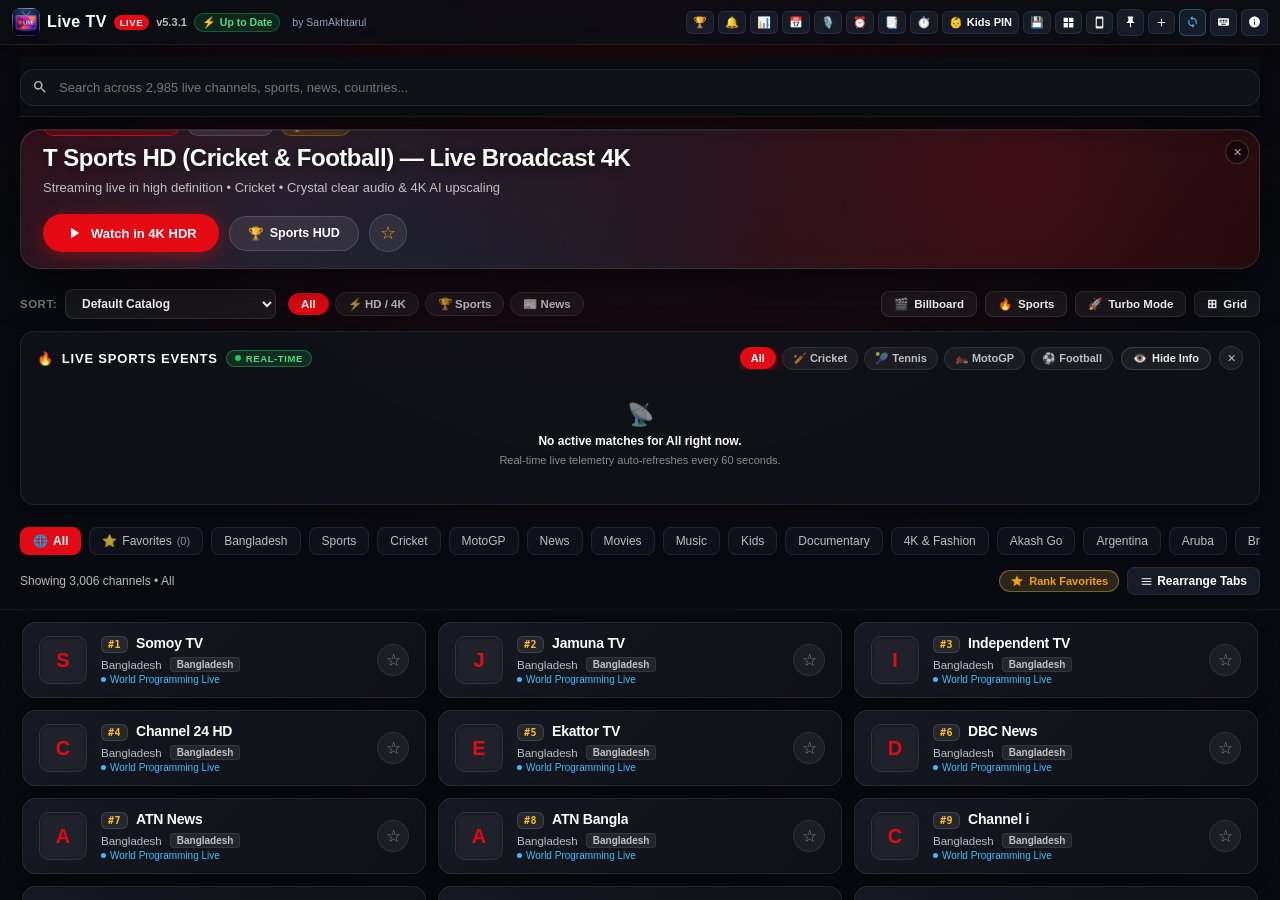
==== commit 41868262: "v5.3.1: Release Live TV v5.3.1 (Build 63)" ====
--- a/index.html
+++ b/index.html
@@ -15,7 +15,7 @@
   <meta http-equiv="Cache-Control" content="no-cache, no-store, must-revalidate" />
   <meta http-equiv="Pragma" content="no-cache" />
   <meta http-equiv="Expires" content="0" />
-  <link rel="stylesheet" href="css/style.css?v=5.3.0" />
+  <link rel="stylesheet" href="css/style.css?v=5.3.1" />
 </head>
 
 <body>
@@ -29,7 +29,7 @@
           </div>
           <span class="brand-title">Live TV</span>
           <span class="live-badge">LIVE</span>
-          <span class="app-version">v5.3.0</span>
+          <span class="app-version">v5.3.1</span>
           <!-- Prominent Header Update Pill (Always visible on left!) -->
           <button id="btn-header-update-badge" class="header-update-pill" title="Check for Updates & System Status">
             <span class="update-pill-dot">⚡</span>
@@ -1418,7 +1418,7 @@
             <div>
               <div class="modal-title">Live TV <span style="font-size: 11px; opacity: 0.7; font-weight: normal;">for
                   macOS</span></div>
-              <div class="modal-subtitle">Version 5.3.0 (Build 62) • Apple Silicon arm64</div>
+              <div class="modal-subtitle">Version 5.3.1 (Build 63) • Apple Silicon arm64</div>
             </div>
           </div>
           <button class="modal-close-btn" id="btn-close-about-modal">✕</button>
@@ -2053,7 +2053,7 @@
   <script src="js/hls.min.js"></script>
   <script src="js/shaka-player.compiled.js"></script>
   <script src="js/cenc_decryptor.js"></script>
-  <script src="js/app.js?v=5.3.0"></script>
+  <script src="js/app.js?v=5.3.1"></script>
 </body>
 
 </html>
--- a/css/style.css
+++ b/css/style.css
@@ -1252,14 +1252,38 @@
   justify-content: space-between;
   background: linear-gradient(180deg, rgba(0,0,0,0.75) 0%, transparent 25%, transparent 75%, rgba(0,0,0,0.85) 100%);
   opacity: 0;
-  pointer-events: none;
+  pointer-events: none !important;
   transition: opacity 0.25s ease;
   z-index: 10;
+}
+
+/* Enforce strictly NO button or control is active when controls are in hidden mode */
+.player-controls:not(.visible),
+.player-controls:not(.visible) * {
+  pointer-events: none !important;
+  user-select: none !important;
+}
+
+/* Cursor auto-hiding when player controls are in hidden mode */
+body.player-active.controls-hidden,
+body.player-active.controls-hidden *,
+body.player-active .player-overlay.controls-hidden,
+body.player-active .player-overlay.controls-hidden * {
+  cursor: none !important;
 }
 
 .player-controls.visible {
   opacity: 1;
   pointer-events: none;
+}
+
+.player-controls.visible .player-top-bar,
+.player-controls.visible .player-center-controls,
+.player-controls.visible .player-bottom-bar,
+.player-controls.visible .quick-switch-carousel,
+.player-controls.visible button,
+.player-controls.visible input {
+  pointer-events: auto !important;
 }
 
 /* Locked Screen State - completely hides all controls (Android Parity) */
@@ -1489,9 +1513,9 @@
   border-color: var(--accent-red) !important;
 }
 
-.player-top-bar,
-.player-center-controls,
-.player-bottom-bar {
+.player-controls.visible .player-top-bar,
+.player-controls.visible .player-center-controls,
+.player-controls.visible .player-bottom-bar {
   pointer-events: auto;
 }
 
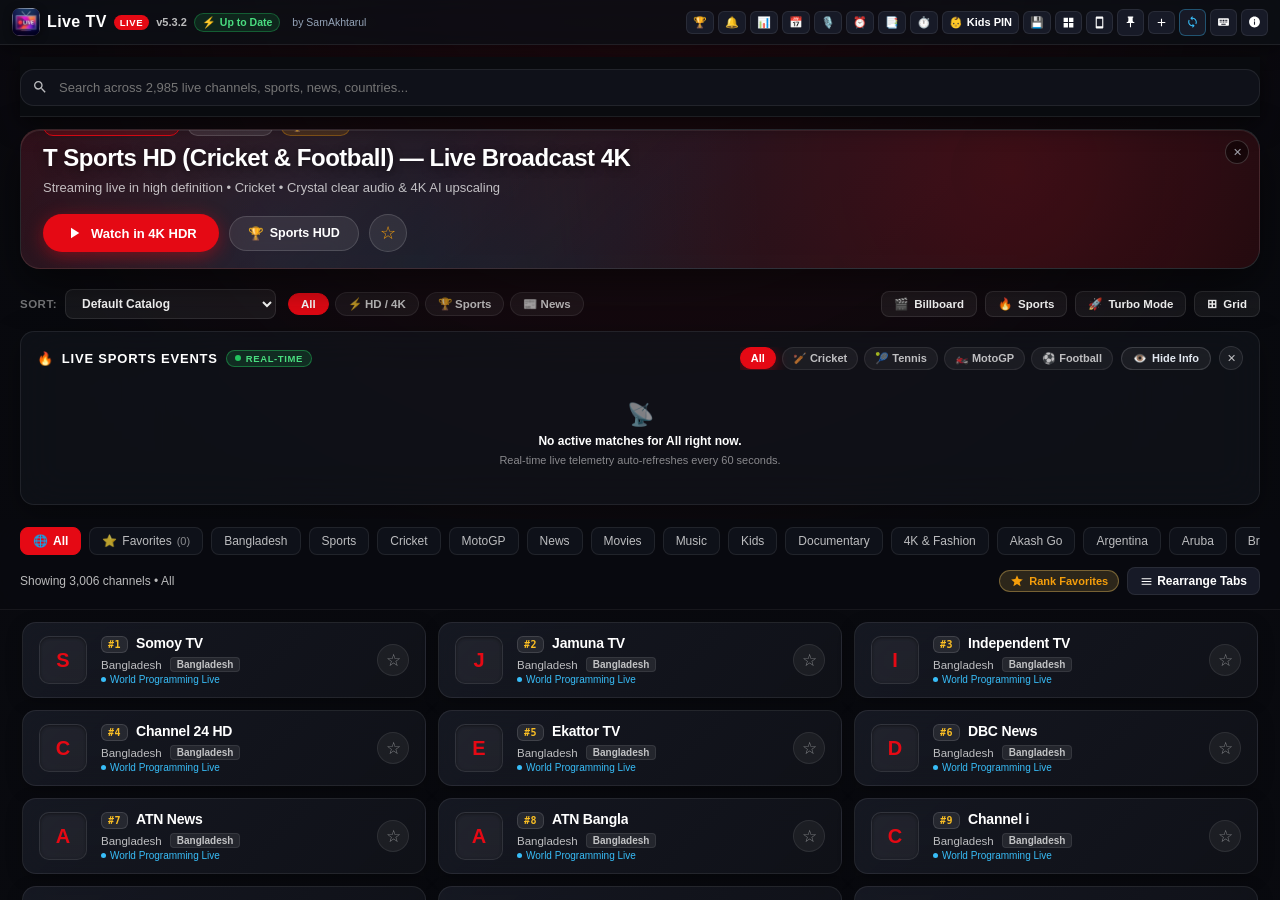
==== commit 254e73ce: "v5.3.2: Release Live TV v5.3.2 (Build 64) - FanCode stream restoration" ====
--- a/index.html
+++ b/index.html
@@ -15,7 +15,7 @@
   <meta http-equiv="Cache-Control" content="no-cache, no-store, must-revalidate" />
   <meta http-equiv="Pragma" content="no-cache" />
   <meta http-equiv="Expires" content="0" />
-  <link rel="stylesheet" href="css/style.css?v=5.3.1" />
+  <link rel="stylesheet" href="css/style.css?v=5.3.2" />
 </head>
 
 <body>
@@ -29,7 +29,7 @@
           </div>
           <span class="brand-title">Live TV</span>
           <span class="live-badge">LIVE</span>
-          <span class="app-version">v5.3.1</span>
+          <span class="app-version">v5.3.2</span>
           <!-- Prominent Header Update Pill (Always visible on left!) -->
           <button id="btn-header-update-badge" class="header-update-pill" title="Check for Updates & System Status">
             <span class="update-pill-dot">⚡</span>
@@ -1418,7 +1418,7 @@
             <div>
               <div class="modal-title">Live TV <span style="font-size: 11px; opacity: 0.7; font-weight: normal;">for
                   macOS</span></div>
-              <div class="modal-subtitle">Version 5.3.1 (Build 63) • Apple Silicon arm64</div>
+              <div class="modal-subtitle">Version 5.3.2 (Build 64) • Apple Silicon arm64</div>
             </div>
           </div>
           <button class="modal-close-btn" id="btn-close-about-modal">✕</button>
@@ -2053,7 +2053,7 @@
   <script src="js/hls.min.js"></script>
   <script src="js/shaka-player.compiled.js"></script>
   <script src="js/cenc_decryptor.js"></script>
-  <script src="js/app.js?v=5.3.1"></script>
+  <script src="js/app.js?v=5.3.2"></script>
 </body>
 
 </html>
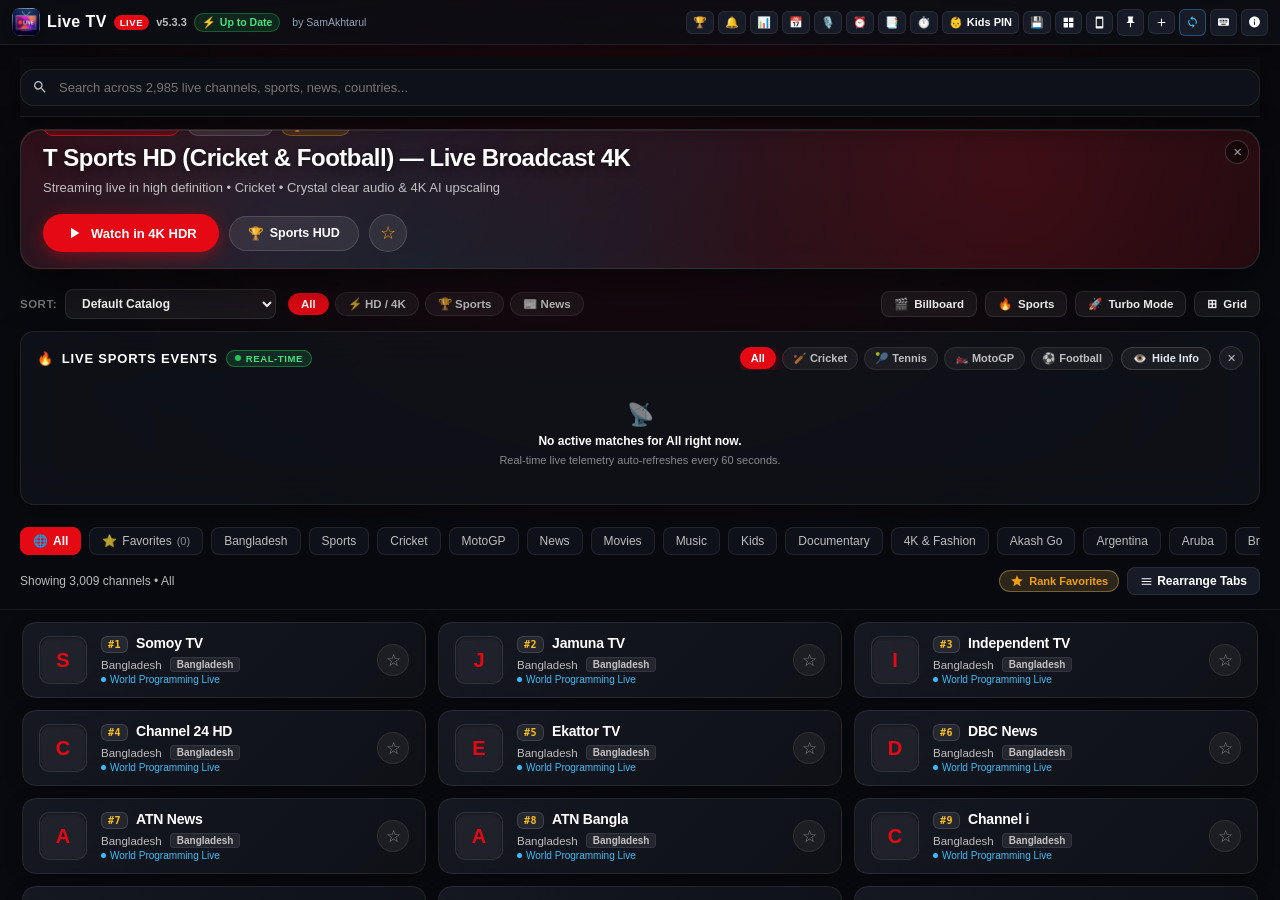
==== commit 87231208: "v5.3.3: Release Live TV v5.3.3 (Build 65) - Enterprise Sports CDN & Multi-Server Resilience" ====
--- a/index.html
+++ b/index.html
@@ -15,7 +15,7 @@
   <meta http-equiv="Cache-Control" content="no-cache, no-store, must-revalidate" />
   <meta http-equiv="Pragma" content="no-cache" />
   <meta http-equiv="Expires" content="0" />
-  <link rel="stylesheet" href="css/style.css?v=5.3.2" />
+  <link rel="stylesheet" href="css/style.css?v=5.3.3" />
 </head>
 
 <body>
@@ -29,7 +29,7 @@
           </div>
           <span class="brand-title">Live TV</span>
           <span class="live-badge">LIVE</span>
-          <span class="app-version">v5.3.2</span>
+          <span class="app-version">v5.3.3</span>
           <!-- Prominent Header Update Pill (Always visible on left!) -->
           <button id="btn-header-update-badge" class="header-update-pill" title="Check for Updates & System Status">
             <span class="update-pill-dot">⚡</span>
@@ -1418,7 +1418,7 @@
             <div>
               <div class="modal-title">Live TV <span style="font-size: 11px; opacity: 0.7; font-weight: normal;">for
                   macOS</span></div>
-              <div class="modal-subtitle">Version 5.3.2 (Build 64) • Apple Silicon arm64</div>
+              <div class="modal-subtitle">Version 5.3.3 (Build 65) • Apple Silicon arm64</div>
             </div>
           </div>
           <button class="modal-close-btn" id="btn-close-about-modal">✕</button>
@@ -2053,7 +2053,7 @@
   <script src="js/hls.min.js"></script>
   <script src="js/shaka-player.compiled.js"></script>
   <script src="js/cenc_decryptor.js"></script>
-  <script src="js/app.js?v=5.3.2"></script>
+  <script src="js/app.js?v=5.3.3"></script>
 </body>
 
 </html>
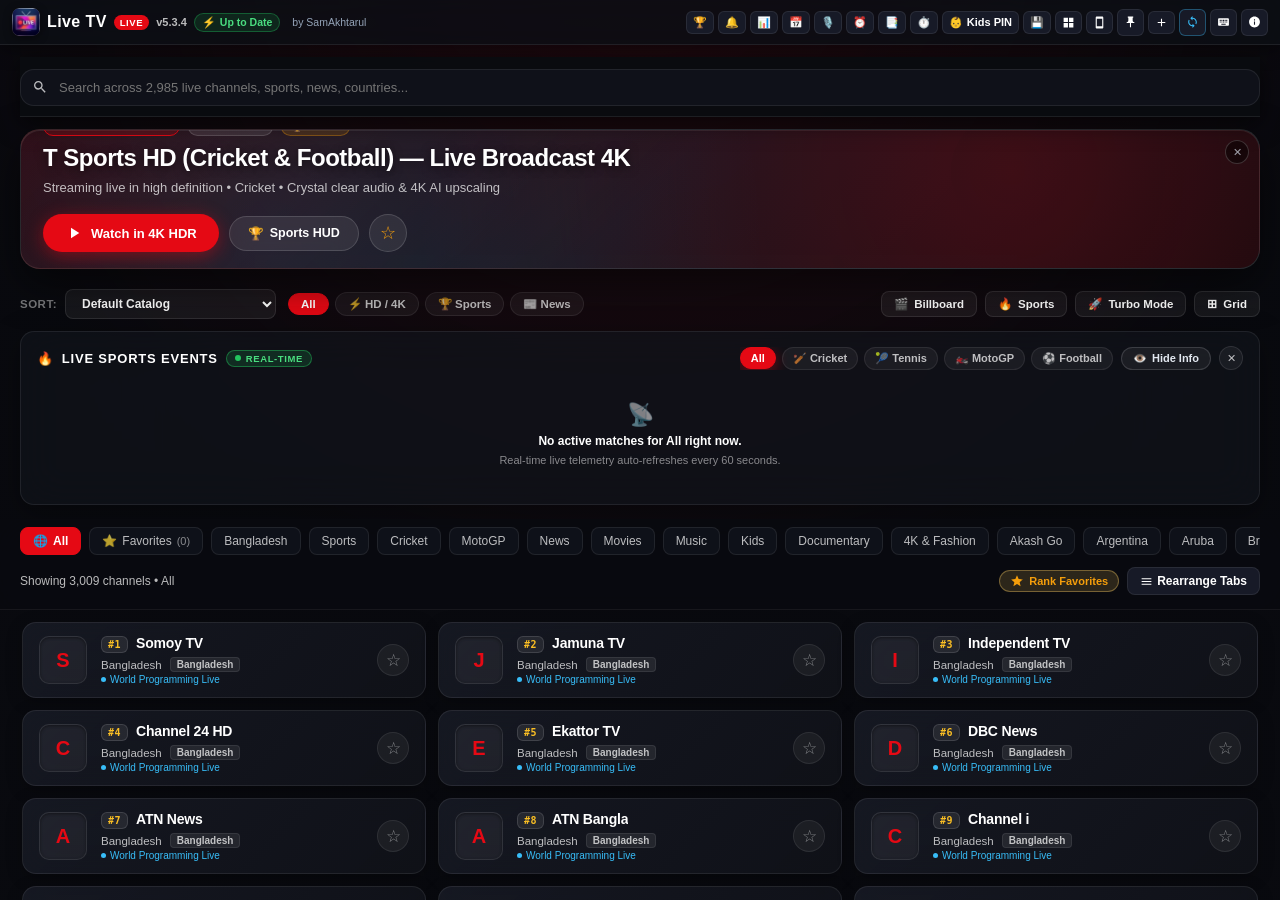
==== commit b68b8f01: "release: v5.3.4 (Build 66) - 3-Platform Microservices Architecture" ====
--- a/index.html
+++ b/index.html
@@ -15,7 +15,7 @@
   <meta http-equiv="Cache-Control" content="no-cache, no-store, must-revalidate" />
   <meta http-equiv="Pragma" content="no-cache" />
   <meta http-equiv="Expires" content="0" />
-  <link rel="stylesheet" href="css/style.css?v=5.3.3" />
+  <link rel="stylesheet" href="css/style.css?v=5.3.4" />
 </head>
 
 <body>
@@ -29,7 +29,7 @@
           </div>
           <span class="brand-title">Live TV</span>
           <span class="live-badge">LIVE</span>
-          <span class="app-version">v5.3.3</span>
+          <span class="app-version">v5.3.4</span>
           <!-- Prominent Header Update Pill (Always visible on left!) -->
           <button id="btn-header-update-badge" class="header-update-pill" title="Check for Updates & System Status">
             <span class="update-pill-dot">⚡</span>
@@ -1418,7 +1418,7 @@
             <div>
               <div class="modal-title">Live TV <span style="font-size: 11px; opacity: 0.7; font-weight: normal;">for
                   macOS</span></div>
-              <div class="modal-subtitle">Version 5.3.3 (Build 65) • Apple Silicon arm64</div>
+              <div class="modal-subtitle">Version 5.3.4 (Build 66) • Apple Silicon arm64</div>
             </div>
           </div>
           <button class="modal-close-btn" id="btn-close-about-modal">✕</button>
@@ -2053,7 +2053,7 @@
   <script src="js/hls.min.js"></script>
   <script src="js/shaka-player.compiled.js"></script>
   <script src="js/cenc_decryptor.js"></script>
-  <script src="js/app.js?v=5.3.3"></script>
+  <script src="js/app.js?v=5.3.4"></script>
 </body>
 
 </html>
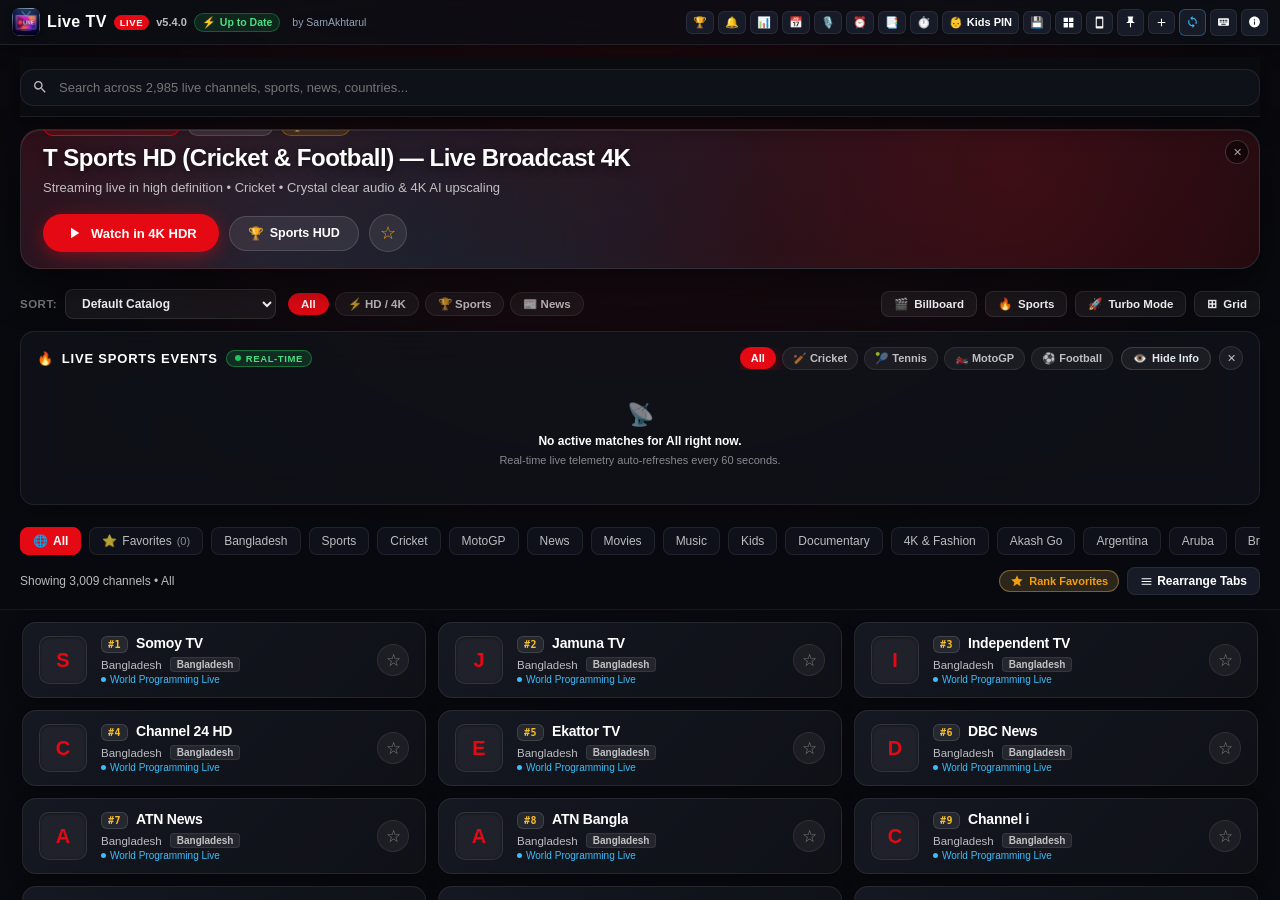
==== commit 44299e93: "release: v5.4.0 (Build 67) - 1080p FHD Default Start" ====
--- a/index.html
+++ b/index.html
@@ -15,7 +15,7 @@
   <meta http-equiv="Cache-Control" content="no-cache, no-store, must-revalidate" />
   <meta http-equiv="Pragma" content="no-cache" />
   <meta http-equiv="Expires" content="0" />
-  <link rel="stylesheet" href="css/style.css?v=5.3.4" />
+  <link rel="stylesheet" href="css/style.css?v=5.4.0" />
 </head>
 
 <body>
@@ -29,7 +29,7 @@
           </div>
           <span class="brand-title">Live TV</span>
           <span class="live-badge">LIVE</span>
-          <span class="app-version">v5.3.4</span>
+          <span class="app-version">v5.4.0</span>
           <!-- Prominent Header Update Pill (Always visible on left!) -->
           <button id="btn-header-update-badge" class="header-update-pill" title="Check for Updates & System Status">
             <span class="update-pill-dot">⚡</span>
@@ -1418,7 +1418,7 @@
             <div>
               <div class="modal-title">Live TV <span style="font-size: 11px; opacity: 0.7; font-weight: normal;">for
                   macOS</span></div>
-              <div class="modal-subtitle">Version 5.3.4 (Build 66) • Apple Silicon arm64</div>
+              <div class="modal-subtitle">Version 5.4.0 (Build 67) • Apple Silicon arm64</div>
             </div>
           </div>
           <button class="modal-close-btn" id="btn-close-about-modal">✕</button>
@@ -2053,7 +2053,7 @@
   <script src="js/hls.min.js"></script>
   <script src="js/shaka-player.compiled.js"></script>
   <script src="js/cenc_decryptor.js"></script>
-  <script src="js/app.js?v=5.3.4"></script>
+  <script src="js/app.js?v=5.4.0"></script>
 </body>
 
 </html>
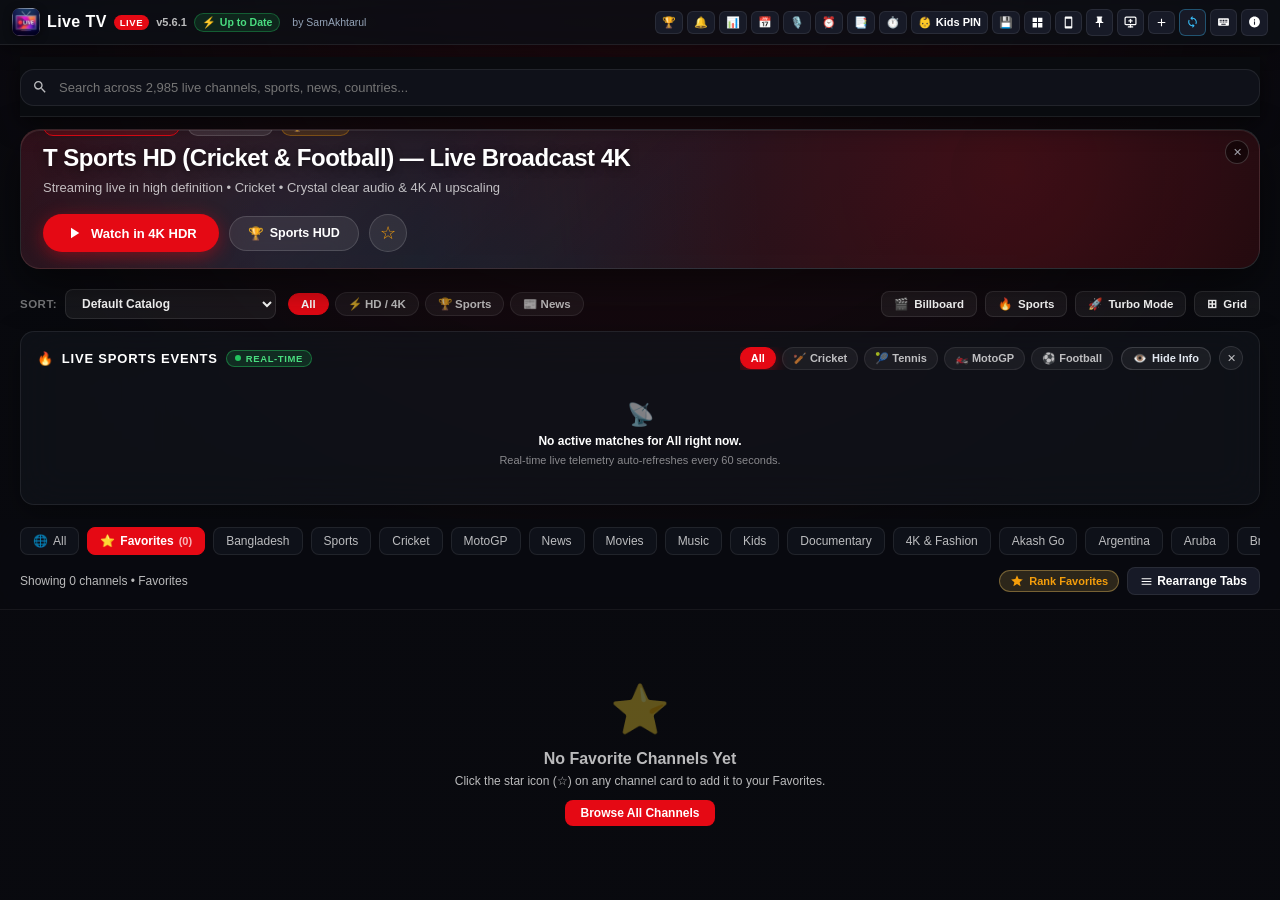
==== commit 70e0eed3: "v5.6.1: Deploy Web release with default Favorites launch" ====
--- a/index.html
+++ b/index.html
@@ -15,7 +15,7 @@
   <meta http-equiv="Cache-Control" content="no-cache, no-store, must-revalidate" />
   <meta http-equiv="Pragma" content="no-cache" />
   <meta http-equiv="Expires" content="0" />
-  <link rel="stylesheet" href="css/style.css?v=5.4.0" />
+  <link rel="stylesheet" href="css/style.css?v=5.6.1" />
 </head>
 
 <body>
@@ -29,7 +29,7 @@
           </div>
           <span class="brand-title">Live TV</span>
           <span class="live-badge">LIVE</span>
-          <span class="app-version">v5.4.0</span>
+          <span class="app-version">v5.6.1</span>
           <!-- Prominent Header Update Pill (Always visible on left!) -->
           <button id="btn-header-update-badge" class="header-update-pill" title="Check for Updates & System Status">
             <span class="update-pill-dot">⚡</span>
@@ -107,6 +107,15 @@
             <path d="M16 9V4l1 0V2H7v2l1 0v5c0 1.66-1.34 3-3 3v2h5.97v7l1 1 1-1v-7H19v-2c-1.66 0-3-1.34-3-3z" />
           </svg>
         </button>
+        <button id="btn-header-new-window" class="header-btn header-icon-btn" title="Open New Independent Window (⌘N)" onclick="window.openNewAppWindow && window.openNewAppWindow()">
+          <svg width="14" height="14" viewBox="0 0 24 24" fill="none" stroke="currentColor" stroke-width="2.2" stroke-linecap="round" stroke-linejoin="round">
+            <rect x="2" y="3" width="20" height="14" rx="2" ry="2"></rect>
+            <line x1="8" y1="21" x2="16" y2="21"></line>
+            <line x1="12" y1="17" x2="12" y2="21"></line>
+            <line x1="12" y1="7" x2="12" y2="13"></line>
+            <line x1="9" y1="10" x2="15" y2="10"></line>
+          </svg>
+        </button>
         <button id="btn-import-m3u" class="header-btn" title="Add Custom M3U Playlist">
           <svg width="13" height="13" viewBox="0 0 24 24" fill="currentColor">
             <path d="M19 13h-6v6h-2v-6H5v-2h6V5h2v6h6v2z" />
@@ -776,6 +785,15 @@
                 </svg>
               </button>
 
+              <!-- Open in New Window Button -->
+              <button id="player-btn-new-window" class="player-icon-btn" title="Open in New Window (⌘N)" onclick="window.openNewAppWindow && window.openNewAppWindow(state.currentChannel ? state.currentChannel.id : null)">
+                <svg width="17" height="17" viewBox="0 0 24 24" fill="none" stroke="currentColor" stroke-width="2.2" stroke-linecap="round" stroke-linejoin="round">
+                  <path d="M18 13v6a2 2 0 0 1-2 2H5a2 2 0 0 1-2-2V8a2 2 0 0 1 2-2h6"></path>
+                  <polyline points="15 3 21 3 21 9"></polyline>
+                  <line x1="10" y1="14" x2="21" y2="3"></line>
+                </svg>
+              </button>
+
               <!-- Fullscreen Button -->
               <button id="player-btn-fullscreen" class="player-icon-btn" title="Toggle Fullscreen (F)">
                 <svg width="18" height="18" viewBox="0 0 24 24" fill="currentColor">
@@ -910,6 +928,7 @@
           <!-- List rendered dynamically -->
         </div>
         <div class="modal-footer">
+          <button class="btn-secondary" id="btn-reverse-rank" style="margin-right: auto;" title="Invert order so oldest or newest added shows first">⇄ Invert Order</button>
           <button class="btn-secondary" id="btn-cancel-rank">Cancel</button>
           <button class="btn-primary" id="btn-save-rank">Save Order</button>
         </div>
@@ -1049,6 +1068,16 @@
                   onclick="window.adjustCommentaryDelay(0.5)">+0.5s</button>
               </div>
             </div>
+          </div>
+
+          <!-- Player Controls Behavior -->
+          <div style="font-weight: 700; margin-top: 14px; margin-bottom: 6px; font-size: 12px; color: var(--gold);">PLAYER CONTROLS & QUICK BUTTONS</div>
+          <div class="list-item-row" style="cursor: pointer; display: flex; align-items: center; justify-content: space-between; padding: 10px; border-radius: 8px; background: rgba(255,255,255,0.04); margin-bottom: 16px;" id="row-controls-click-only">
+            <div>
+              <div style="font-size: 12px; font-weight: 600; color: #fff;">Show Quick Buttons on Click Only</div>
+              <div style="font-size: 10.5px; color: var(--text-secondary); margin-top: 2px;">Moving mouse won't pop up buttons — click player to show/hide</div>
+            </div>
+            <input type="checkbox" id="chk-controls-click-only" checked style="cursor: pointer; width: 16px; height: 16px; accent-color: var(--accent-red);" />
           </div>
         </div>
         <div class="modal-footer">
@@ -1418,7 +1447,7 @@
             <div>
               <div class="modal-title">Live TV <span style="font-size: 11px; opacity: 0.7; font-weight: normal;">for
                   macOS</span></div>
-              <div class="modal-subtitle">Version 5.4.0 (Build 67) • Apple Silicon arm64</div>
+              <div class="modal-subtitle">Version 5.6.1 (Build 70) • Apple Silicon arm64</div>
             </div>
           </div>
           <button class="modal-close-btn" id="btn-close-about-modal">✕</button>
@@ -2053,7 +2082,7 @@
   <script src="js/hls.min.js"></script>
   <script src="js/shaka-player.compiled.js"></script>
   <script src="js/cenc_decryptor.js"></script>
-  <script src="js/app.js?v=5.4.0"></script>
+  <script src="js/app.js?v=5.6.1"></script>
 </body>
 
 </html>
--- a/css/style.css
+++ b/css/style.css
@@ -1272,6 +1272,14 @@
   cursor: none !important;
 }
 
+/* Allow mouse pointer arrow to be visible during movement even when quick buttons/controls remain hidden */
+body.player-active.controls-hidden.cursor-visible,
+body.player-active.controls-hidden.cursor-visible *,
+body.player-active .player-overlay.controls-hidden.cursor-visible,
+body.player-active .player-overlay.controls-hidden.cursor-visible * {
+  cursor: default !important;
+}
+
 .player-controls.visible {
   opacity: 1;
   pointer-events: none;
@@ -4483,6 +4491,7 @@
   object-fit: contain;
   pointer-events: none;
   z-index: 1;
+  image-rendering: -webkit-optimize-contrast;
 }
 
 .ai-compare-slider-container {
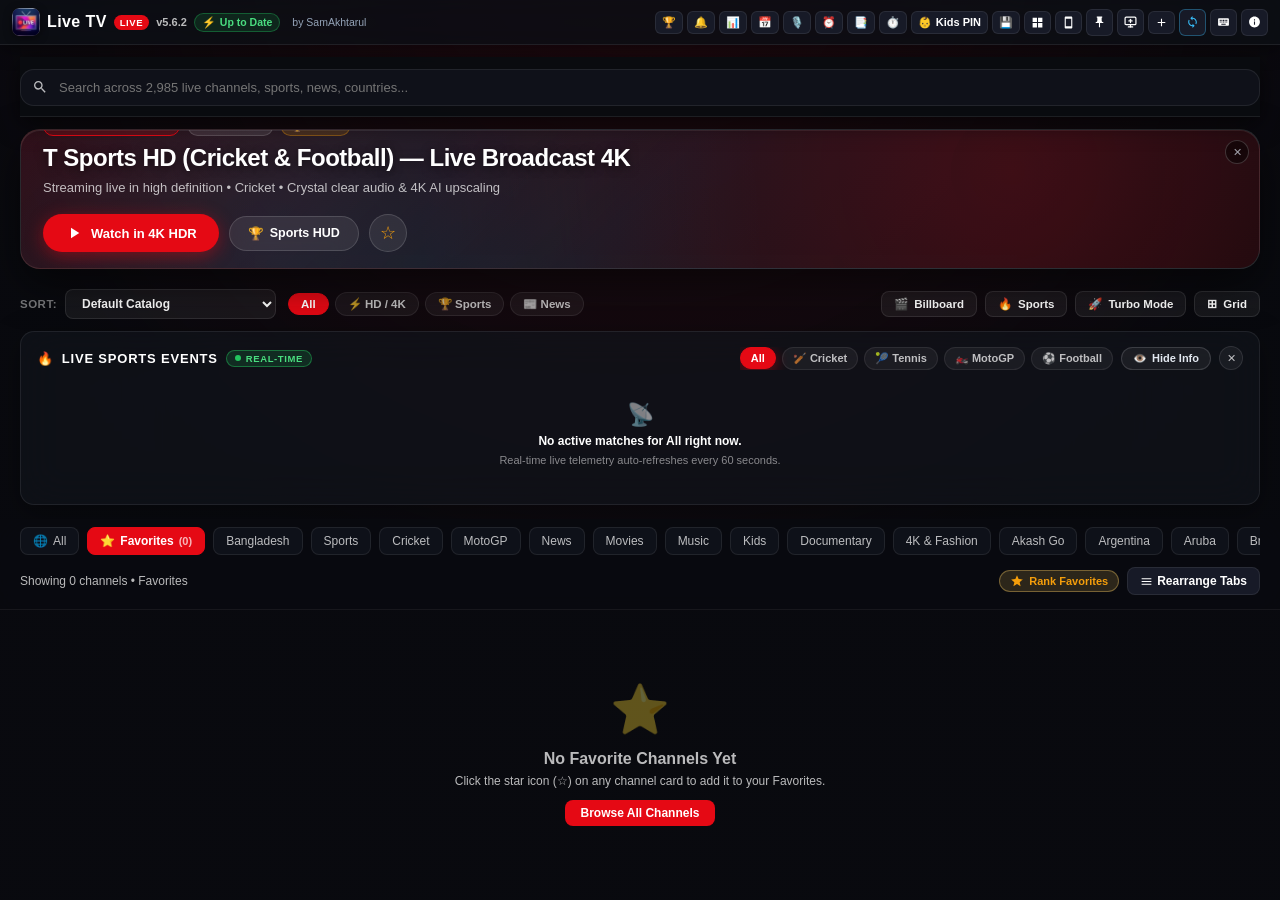
==== commit 42f67d4f: "v5.6.2: Deploy Web release with Picture-in-Picture fix" ====
--- a/index.html
+++ b/index.html
@@ -15,7 +15,7 @@
   <meta http-equiv="Cache-Control" content="no-cache, no-store, must-revalidate" />
   <meta http-equiv="Pragma" content="no-cache" />
   <meta http-equiv="Expires" content="0" />
-  <link rel="stylesheet" href="css/style.css?v=5.6.1" />
+  <link rel="stylesheet" href="css/style.css?v=5.6.2" />
 </head>
 
 <body>
@@ -29,7 +29,7 @@
           </div>
           <span class="brand-title">Live TV</span>
           <span class="live-badge">LIVE</span>
-          <span class="app-version">v5.6.1</span>
+          <span class="app-version">v5.6.2</span>
           <!-- Prominent Header Update Pill (Always visible on left!) -->
           <button id="btn-header-update-badge" class="header-update-pill" title="Check for Updates & System Status">
             <span class="update-pill-dot">⚡</span>
@@ -1447,7 +1447,7 @@
             <div>
               <div class="modal-title">Live TV <span style="font-size: 11px; opacity: 0.7; font-weight: normal;">for
                   macOS</span></div>
-              <div class="modal-subtitle">Version 5.6.1 (Build 70) • Apple Silicon arm64</div>
+              <div class="modal-subtitle">Version 5.6.2 (Build 71) • Apple Silicon arm64</div>
             </div>
           </div>
           <button class="modal-close-btn" id="btn-close-about-modal">✕</button>
@@ -2082,7 +2082,7 @@
   <script src="js/hls.min.js"></script>
   <script src="js/shaka-player.compiled.js"></script>
   <script src="js/cenc_decryptor.js"></script>
-  <script src="js/app.js?v=5.6.1"></script>
+  <script src="js/app.js?v=5.6.2"></script>
 </body>
 
 </html>
--- a/css/style.css
+++ b/css/style.css
@@ -2911,18 +2911,25 @@
 /* ==========================================================================
    Picture-in-Picture (PiP) Floating Mini-Player Mode
    ========================================================================== */
+body.pip-mode-active .app-header,
+body.pip-mode-active #browser-view,
 body.pip-mode-active #main-header,
 body.pip-mode-active #sidebar-navigation,
 body.pip-mode-active #content-area,
 body.pip-mode-active #channel-grid-container,
 body.pip-mode-active #mini-player-bar,
 body.pip-mode-active .modal,
+body.pip-mode-active .modal-overlay,
 body.pip-mode-active .sports-hub,
 body.pip-mode-active #sports-drawer,
+body.pip-mode-active #sports-ticker-bar,
+body.pip-mode-active #floating-sports-hud,
 body.pip-mode-active .player-controls,
 body.pip-mode-active #stats-hud,
+body.pip-mode-active #player-stats-hud,
 body.pip-mode-active .player-stream-notice,
-body.pip-mode-active .gesture-hud {
+body.pip-mode-active .gesture-hud,
+body.pip-mode-active #ai-compare-slider-container {
   display: none !important;
 }
 
@@ -2930,6 +2937,7 @@
   background: #000 !important;
   overflow: hidden !important;
   user-select: none;
+  cursor: default !important;
 }
 
 body.pip-mode-active #player-overlay {
@@ -2976,7 +2984,12 @@
   display: flex;
 }
 
-body.pip-mode-active #video-container:hover .pip-controls-overlay {
+body.platform-android.pip-mode-active .pip-controls-overlay {
+  display: none !important;
+}
+
+body.pip-mode-active #video-container:hover .pip-controls-overlay,
+body.pip-mode-active .pip-controls-overlay.pip-controls-visible {
   opacity: 1;
   pointer-events: auto;
 }
